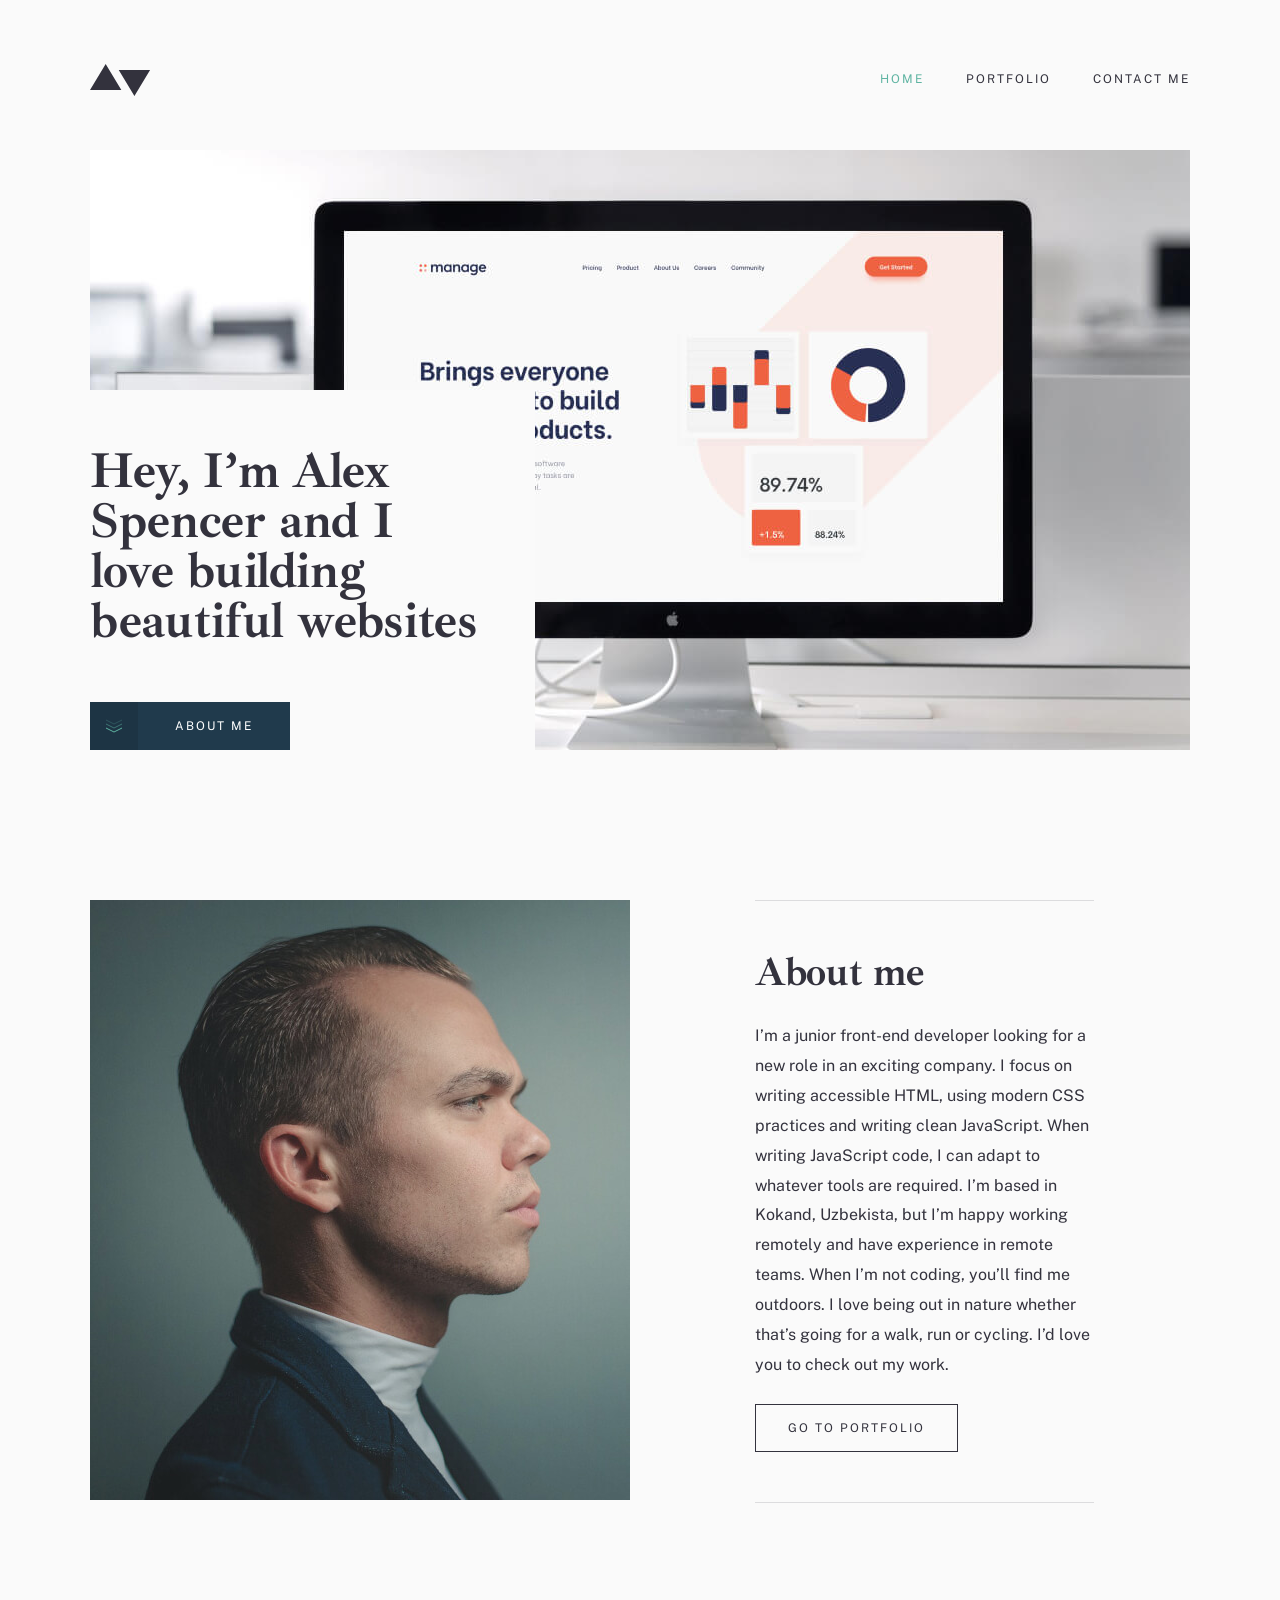
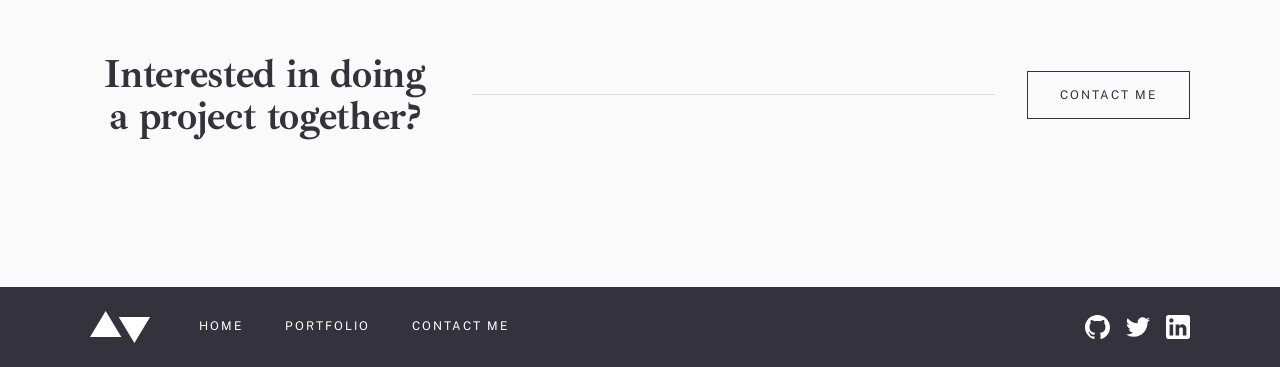
==== index.html @ 2a095a11 "Initial commit" ====
<!DOCTYPE html>
<html lang="en">
<head>
  <meta charset="UTF-8">
  <meta http-equiv="X-UA-Compatible" content="IE=edge">
  <meta name="viewport" content="width=device-width, initial-scale=1.0">
  <title>Abdulmajid's Portfolio</title>

  <!-- Stylesheets -->
  <link rel="stylesheet" href="css/normalize.css">
  <link rel="stylesheet" href="css/styles.css">
</head>
<body>

  <!-- SITE-HEADER -->
  <header class="site-header">
    <div class="site-header__container container">
      <a class="site-header__logo logo" href="index.html">
        <img class="logo__img" src="img/logo-dark.svg" alt="Portfolio logo" width="61" height="32">
      </a>

      <!-- SITENAV -->
      <nav class="site-header__sitenav sitenav sitenav--site-header">
        <ul class="sitenav__list">
          <li class="sitenav__item sitenav__item--active"><a class="sitenav__link" href="index.html">Home</a></li>
          <li class="sitenav__item"><a class="sitenav__link" href="portfolio.html">Portfolio</a></li>
          <li class="sitenav__item"><a class="sitenav__link" href="contact.html">Contact me</a></li>
        </ul>
      </nav>

      <button class="site-header__toggler" type="button" aria-label="Menu"></button>
    </div>
  </header>


  <!-- MAIN-CONTENT -->
  <main class="main-content">

    <!-- HERO -->
    <div class="hero">
      <div class="hero__container container">
        <picture class="hero__picture">
          <source srcset="img/hero-img-desktop.jpg 1x, img/hero-img-desktop@2x.jpg 2x" media="(min-width:1024px)">
          <source srcset="img/hero-img-tablet.jpg 1x, img/hero-img-tablet@2x.jpg 2x" media="(min-width:500px)">
          <img class="hero__img" src="img/hero-img.jpg" alt="" width="311" height="271" srcset="img/hero-img.jpg 1x, img/hero-img@2x.jpg 2x">
        </picture>

        <div class="hero__text-wrapper">
          <h1 class="hero__heading">Hey, I’m Alex Spencer and I love building beautiful websites</h1>

          <a class="cta-button" href="#about-me">
            <span class="cta-button__inner">
              <span class="cta-button__append">
                <svg xmlns="http://www.w3.org/2000/svg" width="18" height="14" fill="none"><path stroke="currentColor" d="m1 9 8 4 8-4"/><path stroke="currentColor" d="m1 5 8 4 8-4" opacity=".5"/><path stroke="currentColor" d="m1 1 8 4 8-4" opacity=".25"/></svg>
              </span>
              <span class="cta-button__text">About me</span>
            </span>
          </a>
        </div>
      </div>
    </div>


    <!-- ABOUT ME -->
    <section class="about-me" id="about-me">
      <div class="container">
        <div class="img-text-info img-text-info--index-about">
          <picture class="img-text-info__picture">
            <source srcset="img/about-me-img-desktop.jpg 1x, img/about-me-img-desktop@2x.jpg 2x" media="(min-width:1024px)">
            <source srcset="img/about-me-img-tablet.jpg 1x, img/about-me-img-tablet@2x.jpg 2x" media="(min-width:550px)">
            <img class="img-text-info__img" src="img/about-me-img.jpg" alt="Preview of Manage project" width="311" height="346" srcset="img/about-me-img.jpg 1x, img/about-me-img@2x.jpg 2x">
          </picture>

          <div class="img-text-info__info">
            <h2 class="img-text-info__title">About me</h2>
            <p class="img-text-info__description">I’m a junior front-end developer looking for a new role in an exciting company. I focus on writing accessible HTML, using modern CSS practices and writing clean JavaScript. When writing JavaScript code, I can adapt to whatever tools are required. I’m based in Kokand, Uzbekista, but I’m happy working remotely and have experience in remote teams. When I’m not coding, you’ll find me outdoors. I love being out in nature whether that’s going for a walk, run or cycling. I’d love you to check out my work.</p>
            <a class="button" href="portfolio.html">Go to portfolio</a>
          </div>
        </div>
      </div>
    </section>


    <!-- CONTACT-CTA -->
    <section class="contact-cta">
      <div class="contact-cta__container container">
        <h2 class="contact-cta__heading">Interested in doing a project together?</h2>
        <a class="button" href="contact.html">Contact me</a>
      </div>
    </section>
  </main>




  <!-- SITE-FOOTER -->
  <footer class="site-footer">
    <div class="site-footer__container container">
      <a class="site-footer__logo logo" href="index.html">
        <img class="logo__img" src="img/logo-light.svg" alt="Portfolio logo" width="61" height="32">
      </a>

      <!-- SITENAV -->
      <div class="site-footer__sitenav sitenav">
        <ul class="sitenav__list sitenav__list--site-footer">
          <li class="sitenav__item"><a class="sitenav__link" href="index.html">Home</a></li>
          <li class="sitenav__item"><a class="sitenav__link" href="portfolio.html">Portfolio</a></li>
          <li class="sitenav__item"><a class="sitenav__link" href="contact.html">Contact me</a></li>
        </ul>
      </div>

      <!-- SOCIALS -->
      <div class="socials">
        <ul class="socials__list">
          <li class="socials__item">
            <a class="socials__link" href="#" target="_blank" aria-label="GitHub profile">
              <svg class="socials__icon" xmlns="http://www.w3.org/2000/svg" width="25" height="24" fill="none"><path fill="currentColor" d="M12.5 0C5.594 0 0 5.51 0 12.305c0 5.437 3.581 10.048 8.547 11.674.625.116.854-.265.854-.592 0-.292-.01-1.066-.016-2.092-3.477.742-4.21-1.65-4.21-1.65-.569-1.42-1.39-1.8-1.39-1.8-1.133-.764.087-.748.087-.748 1.255.086 1.914 1.268 1.914 1.268 1.115 1.881 2.927 1.338 3.641 1.024.113-.797.434-1.338.792-1.646-2.776-.308-5.694-1.366-5.694-6.08 0-1.343.484-2.44 1.286-3.302-.14-.31-.562-1.562.11-3.256 0 0 1.047-.33 3.437 1.261 1-.273 2.063-.409 3.125-.415 1.063.006 2.125.142 3.125.415 2.375-1.591 3.422-1.261 3.422-1.261.672 1.694.25 2.945.125 3.256.797.861 1.281 1.959 1.281 3.302 0 4.727-2.921 5.767-5.703 6.07.438.369.844 1.123.844 2.276 0 1.647-.015 2.97-.015 3.37 0 .322.218.707.859.584 5-1.615 8.579-6.23 8.579-11.659C25 5.51 19.403 0 12.5 0Z"/></svg>
            </a>
          </li>
          <li class="socials__item">
            <a class="socials__link" href="#" target="_blank" aria-label="Twitter profile">
              <svg class="socials__icon" xmlns="http://www.w3.org/2000/svg" width="24" height="20" fill="none"><path fill="currentColor" d="M24 2.557a9.83 9.83 0 0 1-2.828.775A4.932 4.932 0 0 0 23.337.608a9.864 9.864 0 0 1-3.127 1.195A4.916 4.916 0 0 0 16.616.248c-3.179 0-5.515 2.966-4.797 6.045A13.978 13.978 0 0 1 1.671 1.149a4.93 4.93 0 0 0 1.523 6.574 4.903 4.903 0 0 1-2.229-.616c-.054 2.281 1.581 4.415 3.949 4.89a4.935 4.935 0 0 1-2.224.084 4.928 4.928 0 0 0 4.6 3.419A9.9 9.9 0 0 1 0 17.54a13.94 13.94 0 0 0 7.548 2.212c9.142 0 14.307-7.721 13.995-14.646A10.025 10.025 0 0 0 24 2.557Z"/></svg>
            </a>
          </li>
          <li class="socials__item">
            <a class="socials__link" href="#" target="_blank" aria-label="LinkedIn profile">
              <svg class="socials__icon" xmlns="http://www.w3.org/2000/svg" width="24" height="24" fill="none"><path fill="currentColor" fill-rule="evenodd" d="M2.4 0h19.2C22.92 0 24 1.08 24 2.4v19.2c0 1.32-1.08 2.4-2.4 2.4H2.4C1.08 24 0 22.92 0 21.6V2.4C0 1.08 1.08 0 2.4 0Zm1.2 20.4h3.6V9.6H3.6v10.8ZM5.4 7.56c-1.2 0-2.16-.96-2.16-2.16 0-1.2.96-2.16 2.16-2.16 1.2 0 2.16.96 2.16 2.16 0 1.2-.96 2.16-2.16 2.16ZM16.8 20.4h3.6v-6.84c0-2.28-1.92-4.2-4.2-4.2-1.08 0-2.4.72-3 1.68V9.6H9.6v10.8h3.6v-6.36c0-.96.84-1.8 1.8-1.8.96 0 1.8.84 1.8 1.8v6.36Z" clip-rule="evenodd"/></svg>
            </a>
          </li>
        </ul>
      </div>
    </div>
  </footer>


  <script src="js/main.js"></script>
</body>
</html>
---- css/styles.css ----
/* FONT FACE */
@font-face {
  font-family: "Public Sans";
  src: url("../fonts/PublicSans-Bold.woff2") format("woff2"),
    url("PublicSans-Bold.woff") format("woff");
  font-weight: bold;
  font-style: normal;
  font-display: swap;
}

@font-face {
  font-family: "Public Sans";
  src: url("../fonts/PublicSans-BoldItalic.woff2") format("woff2"),
    url("PublicSans-BoldItalic.woff") format("woff");
  font-weight: bold;
  font-style: italic;
  font-display: swap;
}

@font-face {
  font-family: "Public Sans";
  src: url("../fonts/PublicSans-Medium.woff2") format("woff2"),
    url("PublicSans-Medium.woff") format("woff");
  font-weight: 500;
  font-style: normal;
  font-display: swap;
}

@font-face {
  font-family: "Public Sans";
  src: url("../fonts/PublicSans-Regular.woff2") format("woff2"),
    url("PublicSans-Regular.woff") format("woff");
  font-weight: normal;
  font-style: normal;
  font-display: swap;
}

@font-face {
  font-family: "Ibarra Real Nova";
  src: url("../fonts/IbarraRealNova-Regular.woff2") format("woff2"),
    url("IbarraRealNova-Regular.woff") format("woff");
  font-weight: normal;
  font-style: normal;
  font-display: swap;
}

@font-face {
  font-family: "Ibarra Real Nova";
  src: url("../fonts/IbarraRealNova-Bold.woff2") format("woff2"),
    url("IbarraRealNova-Bold.woff") format("woff");
  font-weight: bold;
  font-style: normal;
  font-display: swap;
}

@font-face {
  font-family: "Public Sans";
  src: url("../fonts/PublicSans-Thin.woff2") format("woff2"),
    url("PublicSans-Thin.woff") format("woff");
  font-weight: 100;
  font-style: normal;
  font-display: swap;
}


/* CUSTOM PROPS */
:root {
  --green: #5fb4a2;
  --dark-blue: #203a4c;
  --grey-blue: #33323d;
  --light-grey: #fafafa;
  --grey: #eaeaeb;
  --red: #f43030;

  --accent-font-family: "Ibarra Real Nova", "Times New Roman", serif;
  --body-font-family: "Public Sans", "Arial", sans-serif;
}

/* GLOBAL */
html {
  box-sizing: border-box;
  height: 100%;
  scroll-behavior: smooth;
}

*,
*::before,
*::after {
  box-sizing: inherit;
}

body {
  display: flex;
  flex-direction: column;
  height: 100%;
  padding: 0;
  margin: 0;
  font-family: var(--body-font-family);
  font-size: 1rem;
  line-height: 187.5%;
  background-color: var(--light-grey);
  color: var(--grey-blue);
}

img {
  max-width: 100%;
  height: auto;
}


/* AUTOFILL-STYLES */
/*input:-webkit-autofill,
input:-webkit-autofill:hover,
input:-webkit-autofill:focus,
textarea:-webkit-autofill,
textarea:-webkit-autofill:hover,
textarea:-webkit-autofill:focus,
select:-webkit-autofill,
select:-webkit-autofill:hover,
select:-webkit-autofill:focus {
  border-color: transparent;
  -webkit-text-fill-color: inherit;
  -webkit-box-shadow: 0 0 0px 1000px #fff inset;
}*/


/* PLACEHOLDER-STYLES */
/*::-webkit-input-placeholder,
::-moz-placeholder,
:-ms-input-placeholder,
:-moz-placeholder {
  color: rgba(52, 49, 61, 0.5);
  opacity: 1;
}*/


/* VISUALLY-HIDDEN */
.visually-hidden {
  position: absolute;
  width: 1px;
  height: 1px;
  margin: -1px;
  border: 0;
  padding: 0;
  clip: rect(0 0 0 0);
  overflow: hidden;
}


/* CONTAINER */
.container {
  width: 100%;
  max-width: 73.75rem;
  padding-left: 32px;
  padding-right: 32px;
  margin-left: auto;
  margin-right: auto;
}


/* MAIN-CONTENT */
.main-content {
  flex-grow: 1;
}

.main-content--contact-page {
  padding-bottom: 48px;
}


/* LOGO */
.logo {
  display: block;
  text-decoration: none;
}

.logo:hover {
  opacity: 0.8;
}

.logo:active {
  opacity: 0.6;
}

.logo__img {
  display: block;
  width: 61px;
  height: 32px;
}


/* SITENAV */
.sitenav__list {
  padding: 0;
  margin: 0;
  list-style: none;
}

.sitenav__item:not(:last-child) {
  margin-bottom: 32px;
}

.sitenav__link {
  display: block;
  font-size: 0.75rem;
  color: #fff;
  text-decoration: none;
  text-transform: uppercase;
  letter-spacing: 0.125rem;
  text-align: center;
}

.sitenav__item--active .sitenav__link {
  color: var(--green);
}

.sitenav__link:hover {
  opacity: 0.8;
}

.sitenav__link:active {
  opacity: 0.6;
}


/* CTA-BUTTON */
.cta-button {
  display: inline-block;
  min-width: 12.5rem;
  padding: 0;
  border: 0;
  background-color: var(--dark-blue);
  color: #fff;
  text-decoration: none;
  cursor: pointer;
}

.cta-button:hover {
  background-color: var(--green);
}

.cta-button:active {
  opacity: 0.6;
}

.cta-button:disabled {
  opacity: 0.2;
  pointer-events: none;
  cursor: not-allowed;
}

.cta-button__inner {
  display: flex;
}

.cta-button__append {
  display: flex;
  justify-content: center;
  align-items: center;
  width: 48px;
  height: 48px;
  background-color: rgba(0, 0, 0, 0.1);
  color: var(--green);
}

.cta-button:hover .cta-button__append {
  color: #fff;
}

.cta-button__text {
  flex-grow: 1;
  padding: 17px;
  font-size: 0.75rem;
  line-height: normal;
  text-transform: uppercase;
  letter-spacing: 0.125rem;
  text-align: center;
}


/* BUTTON */
.button {
  display: inline-block;
  padding: 16px 32px;
  border: 1px solid var(--grey-blue);
  font-size: 0.75rem;
  line-height: normal;
  text-decoration: none;
  background-color: transparent;
  color: var(--grey-blue);
  text-transform: uppercase;
  letter-spacing: 0.125rem;
  white-space: nowrap;
  cursor: pointer;
}

.button:hover {
  background-color: var(--grey-blue);
  color: #fff;
}

.button:active {
  opacity: 0.6;
}

.button:disabled {
  pointer-events: none;
  opacity: 0.2;
}


/* SOCIALS */
.socials__list {
  display: flex;
  align-items: center;
  padding: 0;
  margin: 0;
  list-style: none;
}

.socials__item:not(:last-child) {
  margin-right: 16px;
}

.socials__link {
  display: block;
  color: #fff;
}

.socials__link:hover {
  color: var(--green);
}

.socials__link:active {
  opacity: 0.6;
}

.socials--dark .socials__link {
  color: var(--grey-blue);
}

.socials--dark .socials__link:hover {
  color: var(--green);
}

.socials__icon {
  display: block;
}


/* IMG-TEXT-INFO */
.img-text-info__picture {
  display: block;
}

.img-text-info__img {
  display: block;
  width: 100%;
  margin-bottom: 32px;
}

.img-text-info__info {
  padding-top: 24px;
  padding-bottom: 24px;
  border-top: 1px solid rgba(51, 50, 61, 0.15);
  border-bottom: 1px solid rgba(51, 50, 61, 0.15);
}

.img-text-info--index-about .img-text-info__info {
  padding-top: 32px;
  padding-bottom: 50px;
}

.img-text-info__title {
  margin-top: 0;
  margin-bottom: 24px;
  font-family: var(--accent-font-family);
  font-size: 2.5rem;
  line-height: 105%;
  letter-spacing: -0.02231rem;
}

.img-text-info--index-about .img-text-info__title {
  margin-bottom: 28px;
}

.img-text-info__description {
  margin-top: 0;
  margin-bottom: 24px;
  font-size: 0.9375rem;
  line-height: 2;
}


/* IMG-TEXT-INFO-LIST */
.img-text-info-list {
  padding: 0;
  margin: 0;
  list-style: none;
}

.img-text-info-list__item:not(:last-child) {
  margin-bottom: 72px;
}


/* SITE-HEADER */
.site-header {
  position: relative;
  z-index: 1;
  padding-top: 32px;
  padding-bottom: 40px;
}

.site-header__container {
  display: flex;
  align-items: center;
}

.site-header__logo {
  margin-right: auto;
}

.site-header__sitenav {
  display: none;
}

.site-header--open .site-header__sitenav {
  display: block;
  position: absolute;
  z-index: 1;
  right: 32px;
  top: 88px;
  min-width: 13.9375rem;
  max-width: calc(100% - 4rem);
  padding: 40px;
  background-color: var(--grey-blue);
}

.site-header__toggler {
  display: block;
  width: 24px;
  height: 19px;
  border: 0;
  background-color: transparent;
  background-image: url("../img/hamburger-menu.svg");
  background-repeat: no-repeat;
  background-position: center center;
  background-size: contain;
  cursor: pointer;
}

.site-header--open .site-header__toggler {
  background-image: url("../img/close.svg");
}


/* HERO */
.hero {
  margin-bottom: 96px;
}

.hero__img {
  display: block;
  width: 100%;
  height: 271px;
  margin-bottom: 24px;
  object-fit: cover;
  object-position: center top;
}

.hero__heading {
  margin-top: 0;
  margin-bottom: 32px;
  font-family: var(--accent-font-family);
  font-size: 2.5rem;
  line-height: 1.05;
  letter-spacing: -0.02231rem;
}


/* CONTACT-CTA */
.contact-cta {
  padding-top: 115px;
  padding-bottom: 80px;
  text-align: center;
}

.contact-cta--portfolio-index {
  padding-top: 80px;
}

.contact-cta__container {
  display: flex;
  flex-direction: column;
  align-items: center;
}

.contact-cta__heading {
  margin-top: 0;
  margin-bottom: 40px;
  font-family: var(--accent-font-family);
  font-size: 2.5rem;
  line-height: 105%;
  letter-spacing: -0.02231rem;
}


/* PROJECT-HERO */
.project-hero {
  margin-bottom: 40px;
}

.project-hero__picture {
  display: block;
}

.project-hero__img {
  display: block;
  width: 100%;
  height: 140px;
  object-fit: cover;
}


/* PROJECT-META 1*/
.project-meta-details {
  margin-bottom: 64px;
}

.project-meta-details__meta {
  margin-bottom: 48px;
}

.project-meta__inner {
  padding-top: 24px;
  padding-bottom: 24px;
  border-top: 1px solid rgba(51, 50, 61, 0.15);
  border-bottom: 1px solid rgba(51, 50, 61, 0.15);
}

.project-meta__heading {
  margin-top: 0;
  margin-bottom: 24px;
  font-family: var(--accent-font-family);
  font-size: 2.5rem;
  line-height: 105%;
  letter-spacing: -0.02231rem;
}

.project-meta__description {
  margin-top: 0;
  margin-bottom: 24px;
  font-size: 0.9375rem;
}

.project-meta__tags {
  margin-bottom: 24px;
  font-size: 0.8125rem;
  font-weight: bold;
  line-height: 187.5%;
  color: var(--green);
}


/* PROJECT-DETAILS */
.project-details__section:not(:last-child) {
  margin-bottom: 40px;
}

.project-details__heading {
  margin-top: 0;
  margin-bottom: 28px;
  font-family: var(--accent-font-family);
  font-size: 2rem;
  font-weight: 400;
  line-height: 105%;
}

.project-details__heading--static-previews {
  margin-bottom: 40px;
}

.project-details__text {
  margin: 0;
}

.project-details__text:not(:last-child) {
  margin-bottom: 16px;
}


/* STATIC-PREVIEWS */
.static-previews {
  padding: 0;
  margin: 0;
  list-style: none;
}

.static-previews__item:not(:last-child) {
  margin-bottom: 32px;
}

.static-previews__picture {
  display: block;
}

.static-previews__img {
  display: block;
  width: 100%;
}


/* PAGE-CONTROLS */
.page-controls__inner {
  display: flex;
  border-top: 1px solid rgba(51, 50, 61, 0.15);
  border-bottom: 1px solid rgba(51, 50, 61, 0.15);
}

.page-controls__inner::before {
  display: block;
  width: 1px;
  background-color: rgba(51, 50, 61, 0.15);
  content: "";
}

.page-controls__link {
  flex-grow: 1;
  display: grid;
  padding: 24px;
  color: var(--grey-blue);
  text-decoration: none;
}

.page-controls__link:hover {
  color: var(--green);
}

.page-controls__link:active {
  opacity: 0.6;
}

.page-controls__link--prev {
  order: -1;
  padding-left: 0;
}

.page-controls__link--next {
  justify-items: end;
  padding-right: 0;
}

.page-controls__icon {
  width: 8px;
  height: 16px;
  margin-bottom: 16px;
}

.page-controls__text {
  order: 1;
  color: rgba(51, 50, 61, 0.5);
  text-transform: capitalize;
}

.page-controls__title {
  font-family: var(--accent-font-family);
  font-size: 2rem;
  line-height: 112.5%;
  letter-spacing: -0.286px;
}


/* TWO-COLUMN-SECTION */
.two-column-section {
  padding-top: 32px;
  padding-bottom: 32px;
  border-top: 1px solid rgba(51, 50, 61, 0.15);
}

.two-column-section:first-child {
  padding-top: 24px;
}

.two-column-section__heading {
  margin-top: 0;
  margin-bottom: 24px;
  font-family: var(--accent-font-family);
  font-size: 2.5rem;
  line-height: 105%;
  letter-spacing: -0.02231rem;
}

.two-column-section__content {
  display: grid;
  gap: 24px;
}

.two-column-section__text {
  margin: 0;
}


/* FORM */
.form {
  display: grid;
  gap: 24px;
}

.form__group {
  display: flex;
  flex-direction: column;
}

.form__label {
  align-self: flex-start;
  margin-bottom: 8px;
  font-size: 0.8125rem;
  font-weight: 700;
  line-height: 187.5%;
  color: var(--grey-blue);
  opacity: 0.8;
}

.form__field {
  display: block;
  width: 100%;
  padding: 9px 16px;
  border: 1px solid transparent;
  background-color: rgba(51, 50, 61, 0.1);
  color: var(--grey-blue);
  font-size: 0.8125rem;
  line-height: 187.5%;
}

.form__field--textarea {
  min-height: 96px;
  resize: vertical;
}

.form__field:not(:focus):not(:placeholder-shown):valid {
  border-color: var(--green);
}

.form__field:not(:focus):not(:placeholder-shown):invalid {
  border-color: var(--red);
}

.form__error-message {
  display: none;
  margin-top: 4px;
  font-size: 0.625rem;
  font-style: italic;
  font-weight: 700;
  line-height: normal;
  color: var(--red);
}

.form__field:not(:focus):not(:placeholder-shown):invalid ~ .form__error-message {
  display: block;
}


/* SOLID BUTTON */
.solid-button {
  display: inline-block;
  padding: 16px 24px;
  border: 0;
  font-size: 0.75rem;
  line-height: normal;
  letter-spacing: 0.125rem;
  background-color: var(--dark-blue);
  color: #fff;
  text-align: center;
  text-decoration: none;
  text-transform: uppercase;
  cursor: pointer;
}

.solid-button:hover {
  opacity: 0.8;
}

.solid-button:active {
  opacity: 0.6;
}


/* SITE-FOOTER */
.site-footer {
  padding-top: 56px;
  padding-bottom: 56px;
  background-color: var(--grey-blue);
}

.site-footer__container {
  display: flex;
  flex-direction: column;
  align-items: center;
}

.site-footer__logo {
  margin-bottom: 40px;
}

.site-footer__sitenav {
  margin-bottom: 40px;
}


@media
only screen and (-webkit-min-device-pixel-ratio: 2),
only screen and (   min--moz-device-pixel-ratio: 2),
only screen and (     -o-min-device-pixel-ratio: 2/1),
only screen and (        min-device-pixel-ratio: 2),
only screen and (                min-resolution: 192dpi),
only screen and (                min-resolution: 2dppx) {

}


@media only screen and (min-width: 25em) {
  .project-hero__img {
    height: 170px;
  }
}

@media only screen and (min-width: 31.25em) {
  .hero__img {
    height: 600px;
  }
}

@media only screen and (min-width: 34.375em) {
  .img-text-info {
    display: flex;
    align-items: center;
  }

  .img-text-info--index-about {
    align-items: stretch;
  }

  .img-text-info:nth-child(even) {
    flex-direction: row-reverse;
  }

  .img-text-info__img {
    margin-bottom: 0;
  }

  .img-text-info--index-about .img-text-info__img {
    height: 100%;
    object-fit: cover;
    object-position: right bottom;
  }

  .img-text-info__info {
    width: 60%;
    margin-left: 32px;
  }

  .img-text-info:nth-child(even) .img-text-info__info {
    margin-left: 0;
    margin-right: 32px;
  }

  .project-hero__img {
    height: 240px;
  }
}

@media only screen and (min-width: 43.75em) {
  .site-footer {
    padding-top: 24px;
    padding-bottom: 24px;
  }

  .site-footer__container {
    flex-direction: row;
  }

  .site-footer__logo {
    margin-right: 48px;
    margin-bottom: 0;
  }

  .site-footer__sitenav {
    flex-grow: 1;
    margin-bottom: 0;
    margin-right: 48px;
  }

  .sitenav__list--site-footer {
    display: flex;
    align-items: center;
  }

  .sitenav__list--site-footer .sitenav__item:not(:last-child) {
    margin-bottom: 0;
    margin-right: 42px;
  }
}

@media only screen and (min-width: 48em) {
  .container {
    padding-left: 40px;
    padding-right: 40px;
  }

  .main-content--contact-page {
    padding-top: 36px;
    padding-bottom: 64px;
  }

  .site-header {
    padding-top: 64px;
    padding-bottom: 48px;
  }

  .site-header__sitenav,
  .site-header--open .site-header__sitenav {
    position: static;
    display: block;
    padding: 0;
    background-color: transparent;
  }

  .site-header__toggler {
    display: none;
  }

  .sitenav--site-header .sitenav__list {
    display: flex;
  }

  .sitenav--site-header .sitenav__item:not(:last-child) {
    margin-bottom: 0;
    margin-right: 42px;
  }

  .sitenav--site-header .sitenav__link {
    color: var(--grey-blue);
  }

  .sitenav__item--active .sitenav__link {
    color: var(--green);
  }

  .hero__container {
    position: relative;
    z-index: 1;
  }

  .hero__img {
    margin-bottom: 0;
  }

  .hero__text-wrapper {
    position: absolute;
    z-index: 1;
    left: 40px;
    bottom: 0;
    width: 514px;
    padding-top: 56px;
    padding-right: 56px;
    background-color: var(--light-grey);
  }

  .hero__heading {
    margin-bottom: 48px;
  }

  .img-text-info-list__item:not(:last-child) {
    margin-bottom: 80px;
  }

  .img-text-info__picture {
    flex-shrink: 0;
  }

  .img-text-info__img {
    flex-shrink: 0;
    width: 340px;
    height: 315px;
    margin-bottom: 0;
    object-fit: cover;
  }

  .img-text-info--index-about .img-text-info__img {
    width: 280px;
  }

  .img-text-info__info {
    flex-grow: 1;
    width: auto;
    margin-left: 69px;
  }

  .img-text-info--index-about .img-text-info__info {
    padding-top: 50px;
  }

  .img-text-info:nth-child(even) .img-text-info__info {
    margin-left: 0;
    margin-right: 69px;
  }

  .contact-cta {
    padding-top: 96px;
    padding-bottom: 96px;
  }

  .contact-cta__container {
    flex-direction: row;
  }

  .contact-cta__container::before {
    flex-grow: 1;
    width: 113px;
    height: 1px;
    margin-left: 32px;
    margin-right: 32px;
    background-color: #33323d;
    content: "";
    opacity: 0.15;
  }

  .contact-cta__heading {
    order: -1;
    width: 100%;
    max-width: 350px;
    margin-bottom: 0;
  }

  .project-hero__img {
    height: 310px;
  }

  .project-meta-details {
    margin-bottom: 80px;
  }

  .project-meta-details__meta {
    margin-bottom: 40px;
  }

  .project-meta__inner {
    display: grid;
    grid-template-columns: 340px 1fr;
    justify-items: start;
    align-items: start;
    gap: 12px 16px;
    padding-top: 32px;
    padding-bottom: 32px;
  }

  .project-meta__heading {
    margin-bottom: 0;
  }

  .project-meta__description {
    grid-row: 1 / 4;
    grid-column: 2;
    margin-bottom: 0;
  }

  .project-meta__tags {
    margin-bottom: 0;
  }

  .page-controls__link {
    align-items: center;
    grid-template-rows: auto auto;
    gap: 0 32px;
    padding: 32px;
  }

  .page-controls__link--prev {
    grid-template-columns: auto 1fr;
    padding-left: 0;
  }

  .page-controls__link--next {
    padding-right: 0;
  }

  .page-controls__icon {
    grid-row: span 2;
    margin-bottom: 0;
  }

  .page-controls__link--prev .page-controls__text {
    grid-column: 2;
  }

  .page-controls__link--next {
    grid-template-columns: 1fr auto;
  }

  .page-controls__link--next .page-controls__icon {
    grid-row: 1 / -1;
    grid-column: 2;
  }

  .two-column-section:first-child {
    padding-top: 32px;
  }
}

@media only screen and (min-width: 56.25em) {
  .project-hero__img {
    height: 400px;
  }
}

@media only screen and (min-width: 64em) {
  .main-content--contact-page {
    padding-bottom: 60px;
  }

  .hero {
    margin-bottom: 150px;
  }

  .hero__text-wrapper {
    width: 445px;
  }

  .hero__heading {
    margin-bottom: 56px;
    font-size: 3.125rem;
    line-height: 1;
  }

  .img-text-info--index-about .img-text-info__img {
    width: 540px;
    height: 600px;
  }

  .project-hero {
    margin-bottom: 115px;
  }

  .project-hero__img {
    height: 500px;
  }

  .two-column-section {
    display: grid;
    grid-template-columns: 350px 1fr;
    gap: 64px;
  }

  .two-column-section, .two-column-section:first-child {
    padding-top: 48px;
    padding-bottom: 48px;
  }

  .two-column-section__heading {
    margin-bottom: 0;
  }
}

@media only screen and (min-width: 73.75em) {
  .site-header {
    padding-bottom: 54px;
  }

  .img-text-info {
    align-items: stretch;
  }

  .img-text-info__img {
    width: 540px;
    height: 500px;
    margin-right: 0;
  }

  .img-text-info__info {
    padding-top: 103px;
    padding-bottom: 103px;
    margin-left: 125px;
    margin-right: 96px;
  }

  .img-text-info:nth-child(even) .img-text-info__info {
    margin-right: 125px;
    margin-left: 96px;
  }

  .img-text-info__title {
    margin-bottom: 28px;
  }

  .img-text-info__description {
    font-size: 1rem;
    line-height: 187.5%;
  }

  .contact-cta {
    padding-top: 150px;
    padding-bottom: 150px;
  }

  .project-meta-details {
    margin-bottom: 64px;
  }

  .project-meta-details__container {
    display: flex;
    align-items: flex-start;
  }

  .project-meta-details__meta {
    max-width: 350px;
    margin-right: 125px;
    margin-bottom: 0;
  }

  .project-meta__inner {
    display: flex;
    flex-direction: column;
    gap: 0;
    padding-top: 48px;
    padding-bottom: 48px;
  }

  .project-meta__heading {
    margin-bottom: 28px;
  }

  .project-meta__description {
    margin-bottom: 24px;
  }

  .project-meta__tags {
    margin-bottom: 32px;
    font-size: 1rem;
  }

  .project-meta__tag-item:not(:last-child) {
    margin-bottom: 16px;
  }

  .project-meta-details__details {
    flex-grow: 1;
  }

  .project-details__heading--static-previews {
    margin-bottom: 28px;
  }

  .two-column-section {
    gap: 124px;
  }
}
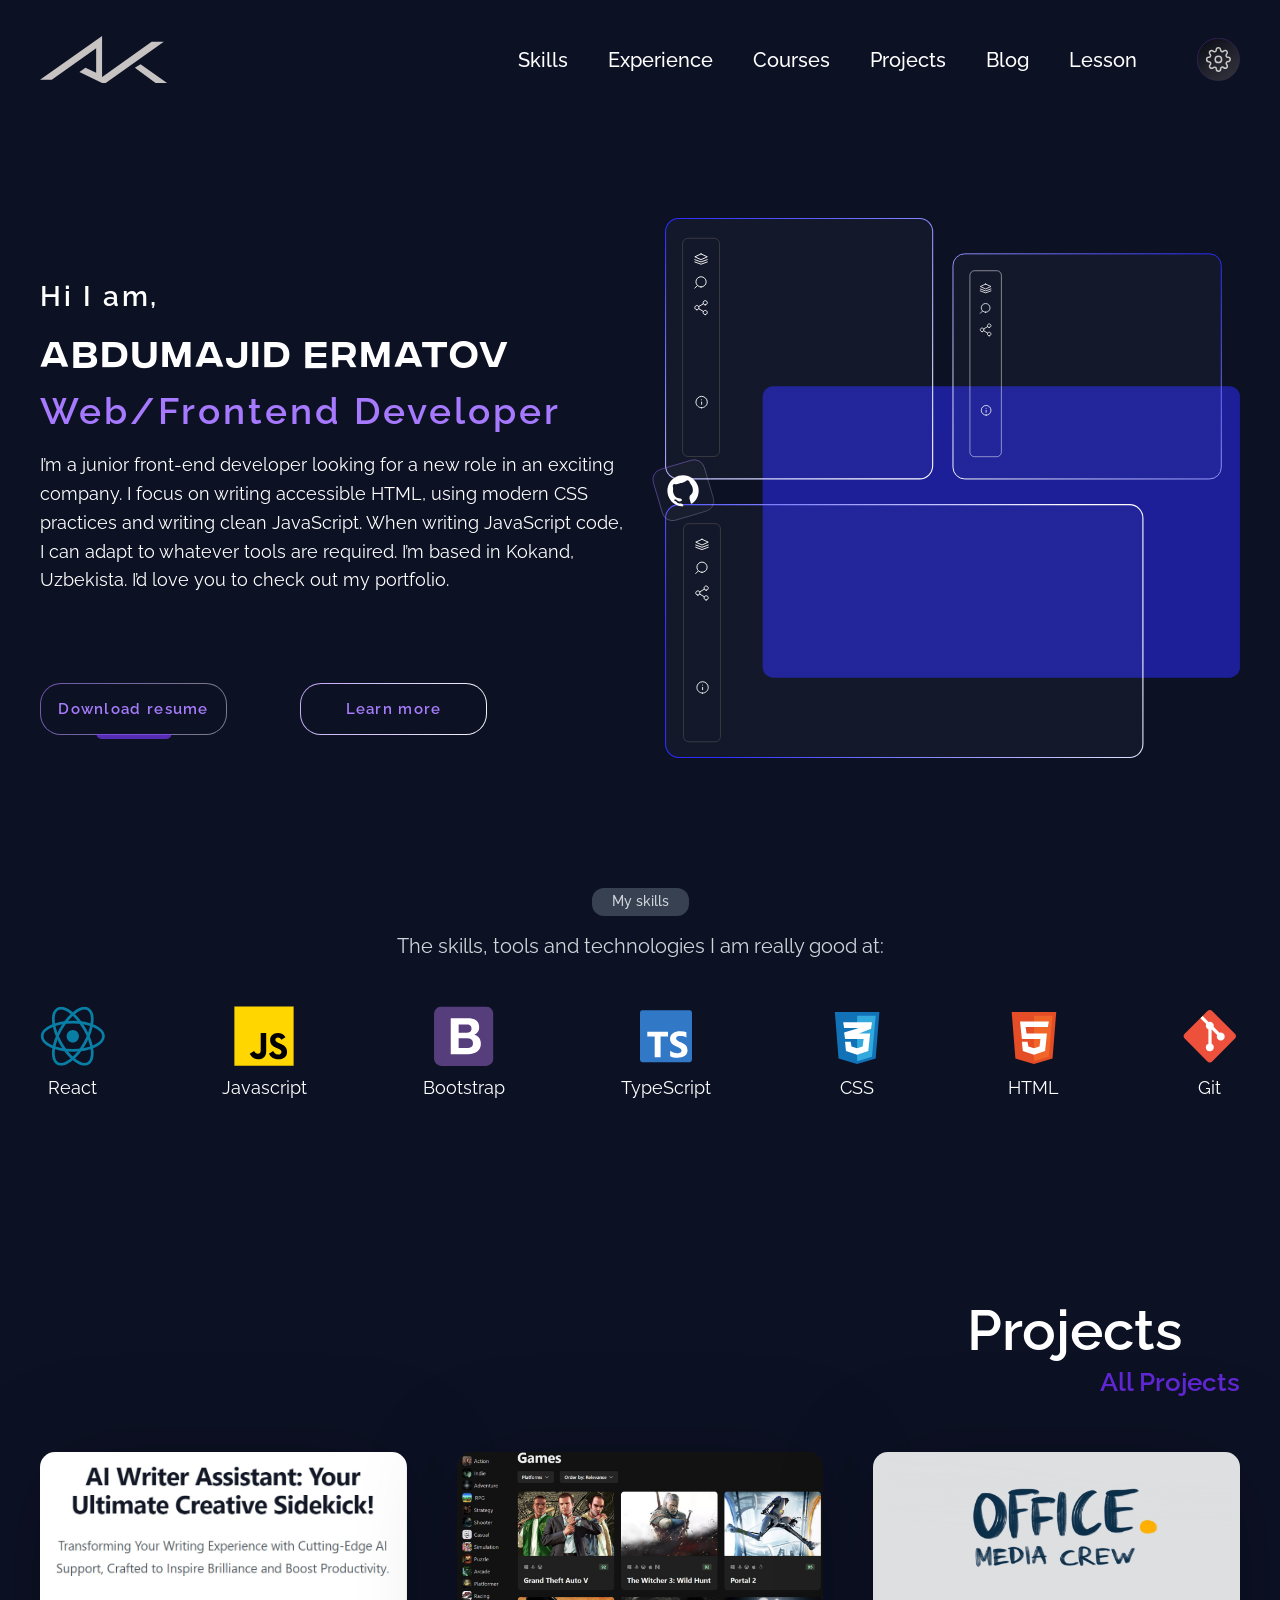
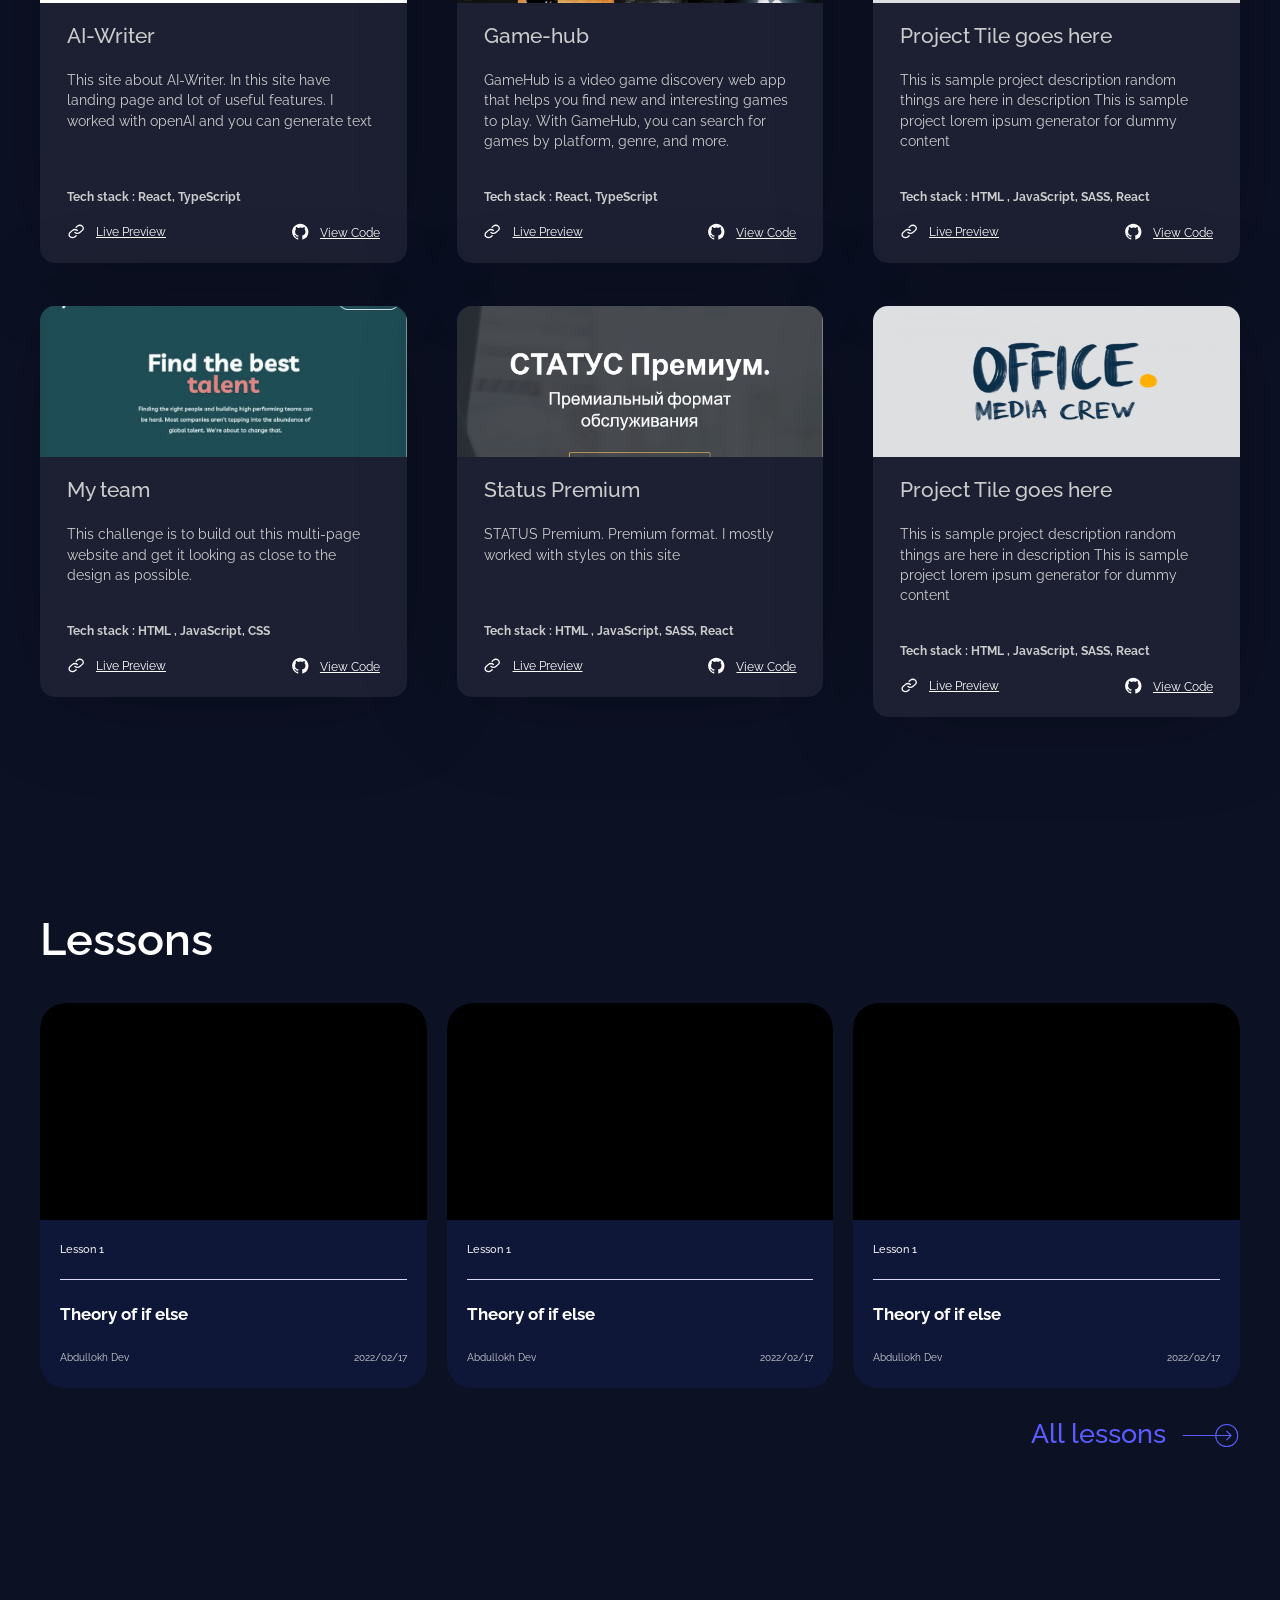
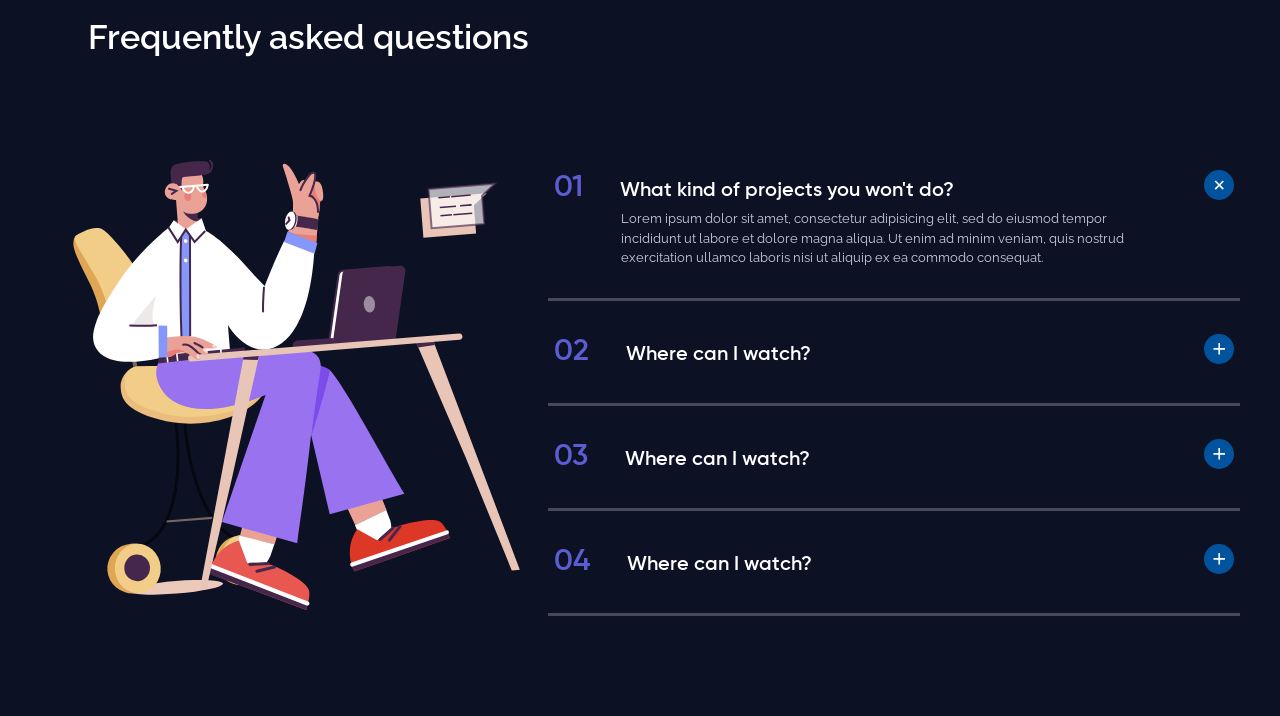
==== commit ec03890f: "Initial commit" ====
--- a/index.html
+++ b/index.html
@@ -1,138 +1,655 @@
 <!DOCTYPE html>
 <html lang="en">
-<head>
-  <meta charset="UTF-8">
-  <meta http-equiv="X-UA-Compatible" content="IE=edge">
-  <meta name="viewport" content="width=device-width, initial-scale=1.0">
-  <title>Abdulmajid's Portfolio</title>
-
-  <!-- Stylesheets -->
-  <link rel="stylesheet" href="css/normalize.css">
-  <link rel="stylesheet" href="css/styles.css">
-</head>
-<body>
-
-  <!-- SITE-HEADER -->
-  <header class="site-header">
-    <div class="site-header__container container">
-      <a class="site-header__logo logo" href="index.html">
-        <img class="logo__img" src="img/logo-dark.svg" alt="Portfolio logo" width="61" height="32">
-      </a>
-
-      <!-- SITENAV -->
-      <nav class="site-header__sitenav sitenav sitenav--site-header">
-        <ul class="sitenav__list">
-          <li class="sitenav__item sitenav__item--active"><a class="sitenav__link" href="index.html">Home</a></li>
-          <li class="sitenav__item"><a class="sitenav__link" href="portfolio.html">Portfolio</a></li>
-          <li class="sitenav__item"><a class="sitenav__link" href="contact.html">Contact me</a></li>
-        </ul>
-      </nav>
-
-      <button class="site-header__toggler" type="button" aria-label="Menu"></button>
-    </div>
-  </header>
-
-
-  <!-- MAIN-CONTENT -->
-  <main class="main-content">
-
-    <!-- HERO -->
-    <div class="hero">
-      <div class="hero__container container">
-        <picture class="hero__picture">
-          <source srcset="img/hero-img-desktop.jpg 1x, img/hero-img-desktop@2x.jpg 2x" media="(min-width:1024px)">
-          <source srcset="img/hero-img-tablet.jpg 1x, img/hero-img-tablet@2x.jpg 2x" media="(min-width:500px)">
-          <img class="hero__img" src="img/hero-img.jpg" alt="" width="311" height="271" srcset="img/hero-img.jpg 1x, img/hero-img@2x.jpg 2x">
-        </picture>
-
-        <div class="hero__text-wrapper">
-          <h1 class="hero__heading">Hey, I’m Alex Spencer and I love building beautiful websites</h1>
-
-          <a class="cta-button" href="#about-me">
-            <span class="cta-button__inner">
-              <span class="cta-button__append">
-                <svg xmlns="http://www.w3.org/2000/svg" width="18" height="14" fill="none"><path stroke="currentColor" d="m1 9 8 4 8-4"/><path stroke="currentColor" d="m1 5 8 4 8-4" opacity=".5"/><path stroke="currentColor" d="m1 1 8 4 8-4" opacity=".25"/></svg>
-              </span>
-              <span class="cta-button__text">About me</span>
-            </span>
-          </a>
+  <head>
+    <meta charset="UTF-8" />
+    <meta http-equiv="X-UA-Compatible" content="IE=edge" />
+    <meta name="viewport" content="width=device-width, initial-scale=1.0" />
+    <link rel="icon" type="image/svg+xml" href="/assets/img/site-logo.svg" />
+    <title>Portfolio | Abdullokh Khamzaev | Frontend Developer</title>
+
+    <!-- Stylesheets -->
+    <link rel="stylesheet" href="assets/css/normalize.css" />
+    <link rel="stylesheet" href="assets/css/bootstrap-grid.css" />
+    <link rel="stylesheet" href="assets/css/plyr.css" />
+    <link rel="stylesheet" href="assets/css/styles.css" />
+  </head>
+  <body>
+    <header class="header">
+      <div class="header-container container">
+        <a class="logo-link" href="index.html">
+          <img
+            class="header-logo logo"
+            src="assets/img/logo.svg"
+            width="128"
+            height="47"
+            alt="Abdullokh Khamzaev logo" />
+        </a>
+
+        <nav class="header-nav site-nav">
+          <ul class="header-nav__list site-nav__list">
+            <li class="header-nav__item site-nav__item">
+              <a class="header-nav__link site-nav__link" href="#">Skills</a>
+            </li>
+            <li class="header-nav__item site-nav__item">
+              <a class="header-nav__link site-nav__link" href="#">Experience</a>
+            </li>
+            <li class="header-nav__item site-nav__item">
+              <a class="header-nav__link site-nav__link" href="#">Courses</a>
+            </li>
+            <li class="header-nav__item site-nav__item">
+              <a class="header-nav__link site-nav__link" href="#">Projects</a>
+            </li>
+            <li class="header-nav__item site-nav__item">
+              <a class="header-nav__link site-nav__link" href="#">Blog</a>
+            </li>
+            <li class="header-nav__item site-nav__item">
+              <a class="header-nav__link site-nav__link" href="#">Lesson</a>
+            </li>
+          </ul>
+        </nav>
+
+        <div class="header__setting">
+          <img
+            class="header__setting-logo"
+            src="assets/img/setting.svg"
+            width="43"
+            height="43"
+            alt="setting language change" />
         </div>
+
+        <button class="header__menu-toggler" type="button" id="burger">
+          <img
+            class="burger-icon"
+            src="assets/img/burger.svg"
+            width="37"
+            height="27"
+            alt="toggle menu" />
+        </button>
+      </div>
+    </header>
+
+    <main class="main-content">
+      <section class="hero" id="hero">
+        <div class="container">
+          <div class="row">
+            <div class="col-12 col-xl-6">
+              <div class="hero-content">
+                <p class="hero__greet">Hi I am,</p>
+
+                <h1 class="hero__title">Abdumajid Ermatov</h1>
+
+                <p class="hero__profession">Web/Frontend Developer</p>
+
+                <p class="hero__description">
+                  I’m a junior front-end developer looking for a new role in an
+                  exciting company. I focus on writing accessible HTML, using
+                  modern CSS practices and writing clean JavaScript. When
+                  writing JavaScript code, I can adapt to whatever tools are
+                  required. I’m based in Kokand, Uzbekista. I’d love you to
+                  check out my portfolio.
+                </p>
+
+                <div class="hero__btn-group">
+                  <!-- Todo upload resume -->
+                  <a class="hero__btn hero__btn-active" href="#">
+                    Download resume
+                  </a>
+
+                  <button class="hero__btn">Learn more</button>
+                </div>
+              </div>
+            </div>
+
+            <div class="col-12 col-xl-6 d-flex">
+              <img
+                class="hero-img"
+                src="assets/img/hero.svg"
+                alt="Abdullokh Khamzaev code" />
+            </div>
+          </div>
+        </div>
+      </section>
+
+      <section class="skills d-flex flex-column align-items-center" id="skills">
+        <div class="skills-container container">
+          <h2 class="skills__title">My skills</h2>
+          <p class="skills__info">
+            The skills, tools and technologies I am really good at:
+          </p>
+
+          <ul class="skills-list d-flex justify-content-between p-0">
+            <li class="skill d-flex flex-column align-items-center">
+              <h3 class="skill__title order-1">React</h3>
+              <img
+                class="skill__icon order-0"
+                src="assets/img/skills/react.svg"
+                width="85"
+                height="85"
+                alt="React"
+                aria-label="React" />
+            </li>
+            <li class="skill d-flex flex-column align-items-center">
+              <h3 class="skill__title order-1">Javascript</h3>
+              <img
+                class="skill__icon order-0"
+                src="assets/img/skills/javascript.svg"
+                width="85"
+                height="85"
+                alt="JavaScript"
+                aria-label="JavaScript" />
+            </li>
+            <li class="skill d-flex flex-column align-items-center">
+              <h3 class="skill__title order-1">Bootstrap</h3>
+              <img
+                class="skill__icon order-0"
+                src="assets/img/skills/bootstrap.svg"
+                width="85"
+                height="85"
+                alt="Bootstrap"
+                aria-label="Bootstrap" />
+            </li>
+            <li class="skill d-flex flex-column align-items-center">
+              <h3 class="skill__title order-1">TypeScript</h3>
+              <img
+                class="skill__icon order-0"
+                src="assets/img/skills/typeScript.svg"
+                width="85"
+                height="85"
+                alt="TypeScript"
+                aria-label="TypeScript" />
+            </li>
+            <li class="skill d-flex flex-column align-items-center">
+              <h3 class="skill__title order-1">CSS</h3>
+              <img
+                class="skill__icon order-0"
+                src="assets/img/skills/css.svg"
+                width="85"
+                height="85"
+                alt="CSS"
+                aria-label="CSS" />
+            </li>
+            <li class="skill d-flex flex-column align-items-center">
+              <h3 class="skill__title order-1">HTML</h3>
+              <img
+                class="skill__icon order-0"
+                src="assets/img/skills/html.svg"
+                width="85"
+                height="85"
+                alt="HTML"
+                aria-label="HTML" />
+            </li>
+            <li class="skill d-flex flex-column align-items-center">
+              <h3 class="skill__title order-1">Git</h3>
+              <img
+                class="skill__icon order-0"
+                src="assets/img/skills/git.svg"
+                width="85"
+                height="85"
+                alt="Git"
+                aria-label="Git" />
+            </li>
+          </ul>
+        </div>
+      </section>
+
+      <section class="projects" id="projects">
+        <div class="container d-flex flex-column justify-content-center">
+          <h2 class="projects__title mx-auto mx-lg-0 ms-lg-auto">Projects</h2>
+          <p class="projects__sub-title mx-auto mx-lg-0 ms-lg-auto">
+            All Projects
+          </p>
+
+          <div
+            class="projects-wrapper row row-cols-1 row row-cols-md-2 row-cols-lg-3">
+            <div class="col">
+              <div class="project-card">
+                <img
+                  class="project-card__img"
+                  src="assets/img/projects/ai-writer.jpg"
+                  alt="Project name"
+                  aria-label="About project" />
+
+                <div class="project-card__body">
+                  <h3 class="project-card__title">AI-Writer</h3>
+                  <p class="project-card__info">
+                    This site about AI-Writer. In this site have landing page
+                    and lot of useful features. I worked with openAI and you can
+                    generate text <br />
+                    <br />
+                  </p>
+                  <p class="project-card__tech">
+                    Tech stack : React, TypeScript
+                  </p>
+
+                  <div
+                    class="project-card__bottom d-flex justify-content-between">
+                    <a
+                      class="project-preview-link project-link"
+                      target="_blank"
+                      href="https://ai-writerr.vercel.app"
+                      >Live Preview
+                    </a>
+                    <a
+                      class="project-source-link project-link"
+                      href="https://github.com/Ermatov-Abdulmajid/ai-writer"
+                      target="_blank"
+                      >View Code</a
+                    >
+                  </div>
+                </div>
+              </div>
+            </div>
+
+            <!-- 2 -->
+            <div class="col">
+              <div class="project-card">
+                <img
+                  class="project-card__img"
+                  src="assets/img/projects/game-hub.jpg"
+                  alt="game-hub name"
+                  aria-label="game-hub project" />
+
+                <div class="project-card__body">
+                  <h3 class="project-card__title">Game-hub</h3>
+                  <p class="project-card__info">
+                    GameHub is a video game discovery web app that helps you
+                    find new and interesting games to play. With GameHub, you
+                    can search for games by platform, genre, and more.
+                  </p>
+                  <p class="project-card__tech">
+                    Tech stack : React, TypeScript
+                  </p>
+
+                  <div
+                    class="project-card__bottom d-flex justify-content-between">
+                    <a
+                      class="project-preview-link project-link"
+                      target="_blank"
+                      href="https://game-hub-by-majid.netlify.app"
+                      >Live Preview</a
+                    >
+                    <a
+                      class="project-source-link project-link"
+                      href="https://github.com/Ermatov-Abdulmajid/game-hub"
+                      target="_blank"
+                      >View Code</a
+                    >
+                  </div>
+                </div>
+              </div>
+            </div>
+
+            <!-- 3 -->
+            <div class="col">
+              <div class="project-card">
+                <img
+                  class="project-card__img"
+                  src="assets/img/media-crew.png"
+                  alt="Project name"
+                  aria-label="About project" />
+
+                <div class="project-card__body">
+                  <h3 class="project-card__title">Project Tile goes here</h3>
+                  <p class="project-card__info">
+                    This is sample project description random things are here in
+                    description This is sample project lorem ipsum generator for
+                    dummy content
+                  </p>
+                  <p class="project-card__tech">
+                    Tech stack : HTML , JavaScript, SASS, React
+                  </p>
+
+                  <div
+                    class="project-card__bottom d-flex justify-content-between">
+                    <a
+                      class="project-preview-link project-link"
+                      target="_blank"
+                      href="#"
+                      >Live Preview</a
+                    >
+                    <a
+                      class="project-source-link project-link"
+                      href="#"
+                      target="_blank"
+                      >View Code</a
+                    >
+                  </div>
+                </div>
+              </div>
+            </div>
+
+            <!-- 4 -->
+            <div class="col">
+              <div class="project-card">
+                <img
+                  class="project-card__img"
+                  src="assets/img/projects/my-team.jpg"
+                  alt="my-team"
+                  aria-label="my-team" />
+
+                <div class="project-card__body">
+                  <h3 class="project-card__title">My team</h3>
+                  <p class="project-card__info">
+                    This challenge is to build out this multi-page website and
+                    get it looking as close to the design as possible. <br />
+                  </p>
+                  <p class="project-card__tech">
+                    Tech stack : HTML , JavaScript, CSS
+                  </p>
+
+                  <div
+                    class="project-card__bottom d-flex justify-content-between">
+                    <a
+                      class="project-preview-link project-link"
+                      target="_blank"
+                      href="https://my-team-mjd.netlify.app"
+                      >Live Preview</a
+                    >
+                    <a
+                      class="project-source-link project-link"
+                      href="https://github.com/Ermatov-Abdulmajid/my-team"
+                      target="_blank"
+                      >View Code</a
+                    >
+                  </div>
+                </div>
+              </div>
+            </div>
+
+            <!-- 5 -->
+            <div class="col">
+              <div class="project-card">
+                <img
+                  class="project-card__img"
+                  src="assets/img/projects/status-premium.jpg"
+                  alt="Status Premium"
+                  aria-label="Status Premium" />
+
+                <div class="project-card__body">
+                  <h3 class="project-card__title">Status Premium</h3>
+                  <p class="project-card__info">
+                    STATUS Premium. Premium format. I mostly worked with styles
+                    on this site
+                    <br /><br />
+                  </p>
+                  <p class="project-card__tech">
+                    Tech stack : HTML , JavaScript, SASS, React
+                  </p>
+
+                  <div
+                    class="project-card__bottom d-flex justify-content-between">
+                    <a
+                      class="project-preview-link project-link"
+                      target="_blank"
+                      href="#"
+                      >Live Preview</a
+                    >
+                    <a
+                      class="project-source-link project-link"
+                      href="#"
+                      target="_blank"
+                      >View Code</a
+                    >
+                  </div>
+                </div>
+              </div>
+            </div>
+            <div class="col">
+              <div class="project-card">
+                <img
+                  class="project-card__img"
+                  src="assets/img/media-crew.png"
+                  alt="Project name"
+                  aria-label="About project" />
+
+                <div class="project-card__body">
+                  <h3 class="project-card__title">Project Tile goes here</h3>
+                  <p class="project-card__info">
+                    This is sample project description random things are here in
+                    description This is sample project lorem ipsum generator for
+                    dummy content
+                  </p>
+                  <p class="project-card__tech">
+                    Tech stack : HTML , JavaScript, SASS, React
+                  </p>
+
+                  <div
+                    class="project-card__bottom d-flex justify-content-between">
+                    <a
+                      class="project-preview-link project-link"
+                      target="_blank"
+                      href="#"
+                      >Live Preview</a
+                    >
+                    <a
+                      class="project-source-link project-link"
+                      href="#"
+                      target="_blank"
+                      >View Code</a
+                    >
+                  </div>
+                </div>
+              </div>
+            </div>
+          </div>
+        </div>
+      </section>
+
+      <section class="lessons" id="lessons">
+        <div class="container">
+          <h2 class="lessons__title">Lessons</h2>
+
+          <div
+            class="lesson-card-wrapper row row-cols-1 row-cols-md-2 row-cols-lg-3 row-cols-xxl-4">
+            <div class="col">
+              <div class="lesson-card d-flex flex-column">
+                <div
+                  class="plyr__video-embed lesson__plyr js-player"
+                  data-plyr-provider="youtube"
+                  data-plyr-embed-id="bqWU8BiZcpY"
+                  data-poster="/assets/img/media-crew.png"></div>
+
+                <div class="lesson-card__body">
+                  <div class="lesson-num">Lesson 1</div>
+                  <hr class="lesson-card__divider" />
+                  <h3 class="lesson__name">Theory of if else</h3>
+                </div>
+
+                <div
+                  class="lesson-card__bottom d-flex justify-content-between mt-auto">
+                  <span>Abdullokh Dev</span>
+                  <time datetime="2022-02-17">2022/02/17</time>
+                </div>
+              </div>
+            </div>
+            <div class="col">
+              <div class="lesson-card d-flex flex-column">
+                <div
+                  class="plyr__video-embed lesson__plyr js-player"
+                  data-plyr-provider="youtube"
+                  data-plyr-embed-id="bqWU8BiZcpY"
+                  data-poster="/assets/img/media-crew.png"></div>
+
+                <div class="lesson-card__body">
+                  <div class="lesson-num">Lesson 1</div>
+                  <hr class="lesson-card__divider" />
+                  <h3 class="lesson__name">Theory of if else</h3>
+                </div>
+
+                <div
+                  class="lesson-card__bottom d-flex justify-content-between mt-auto">
+                  <span>Abdullokh Dev</span>
+                  <time datetime="2022-02-17">2022/02/17</time>
+                </div>
+              </div>
+            </div>
+            <div class="col">
+              <div class="lesson-card d-flex flex-column">
+                <div
+                  class="plyr__video-embed lesson__plyr js-player"
+                  data-plyr-provider="youtube"
+                  data-plyr-embed-id="bqWU8BiZcpY"
+                  data-poster="/assets/img/media-crew.png"></div>
+
+                <div class="lesson-card__body">
+                  <div class="lesson-num">Lesson 1</div>
+                  <hr class="lesson-card__divider" />
+                  <h3 class="lesson__name">Theory of if else</h3>
+                </div>
+
+                <div
+                  class="lesson-card__bottom d-flex justify-content-between mt-auto">
+                  <span>Abdullokh Dev</span>
+                  <time datetime="2022-02-17">2022/02/17</time>
+                </div>
+              </div>
+            </div>
+            <div class="col d-lg-none d-xxl-block">
+              <div class="lesson-card d-flex flex-column">
+                <div
+                  class="plyr__video-embed lesson__plyr js-player"
+                  data-plyr-provider="youtube"
+                  data-plyr-embed-id="bqWU8BiZcpY"
+                  data-poster="/assets/img/media-crew.png"></div>
+
+                <div class="lesson-card__body">
+                  <div class="lesson-num">Lesson 1</div>
+                  <hr class="lesson-card__divider" />
+                  <h3 class="lesson__name">Theory of if else</h3>
+                </div>
+
+                <div
+                  class="lesson-card__bottom d-flex justify-content-between mt-auto">
+                  <span>Abdullokh Dev</span>
+                  <time datetime="2022-02-17">2022/02/17</time>
+                </div>
+              </div>
+            </div>
+          </div>
+
+          <div class="d-flex justify-content-center justify-content-md-end">
+            <!-- todo -->
+            <a class="more-lesson-link" href="#" target="_blank">All lessons</a>
+          </div>
+        </div>
+      </section>
+
+      <section class="faq" id="faq">
+        <div class="container">
+          <h2 class="faq__title ms-2 ms-sm-5">Frequently asked questions</h2>
+
+          <div class="row">
+            <div class="col-12 col-sm-11 col-lg-6 col-xl-7 mx-auto order-lg-1">
+              <div class="accordion">
+                <button class="accordion__item">
+                  <span class="accordion__item-num">01</span> What kind of
+                  projects you won't do?
+                </button>
+
+                <div class="accordion__body">
+                  <p>
+                    Lorem ipsum dolor sit amet, consectetur adipisicing elit,
+                    sed do eiusmod tempor incididunt ut labore et dolore magna
+                    aliqua. Ut enim ad minim veniam, quis nostrud exercitation
+                    ullamco laboris nisi ut aliquip ex ea commodo consequat.
+                  </p>
+                </div>
+
+                <button class="accordion__item">
+                  <span class="accordion__item-num">02</span> Where can I watch?
+                </button>
+                <div class="accordion__body">
+                  <p>
+                    Lorem ipsum dolor sit amet, consectetur adipisicing elit,
+                    sed do eiusmod tempor incididunt ut labore et dolore magna
+                    aliqua. Ut enim ad minim veniam, quis nostrud exercitation
+                    ullamco laboris nisi ut aliquip ex ea commodo consequat.
+                  </p>
+                </div>
+
+                <button class="accordion__item">
+                  <span class="accordion__item-num">03</span> Where can I watch?
+                </button>
+                <div class="accordion__body">
+                  <p>
+                    Lorem ipsum dolor sit amet, consectetur adipisicing elit,
+                    sed do eiusmod tempor incididunt ut labore et dolore magna
+                    aliqua. Ut enim ad minim veniam, quis nostrud exercitation
+                    ullamco laboris nisi ut aliquip ex ea commodo consequat.
+                  </p>
+                </div>
+
+                <button class="accordion__item">
+                  <span class="accordion__item-num">04</span> Where can I watch?
+                </button>
+                <div class="accordion__body">
+                  <p>
+                    Lorem ipsum dolor sit amet, consectetur adipisicing elit,
+                    sed do eiusmod tempor incididunt ut labore et dolore magna
+                    aliqua. Ut enim ad minim veniam, quis nostrud exercitation
+                    ullamco laboris nisi ut aliquip ex ea commodo consequat.
+                  </p>
+                </div>
+              </div>
+            </div>
+            <div
+              class="col-12 col-sm-11 col-lg-6 col-xl-5 d-flex justify-content-center mx-auto order-lg-0">
+              <img
+                class="faq__img"
+                src="/assets/img/person.svg"
+                alt="#"
+                width="713"
+                height="694" />
+            </div>
+          </div>
+        </div>
+      </section>
+    </main>
+
+    <footer></footer>
+
+    <!-- Site overlay -->
+    <div class="site-overlay" id="site-overlay"></div>
+
+    <!-- Mobile menu -->
+    <div class="mobile-menu">
+      <button class="mobile-menu__close-btn" id="mobile-menu-close-btn">
+        <img
+          class="close-btn-icon"
+          src="assets/img/close.svg"
+          width="11"
+          height="11"
+          alt="x" />
+      </button>
+
+      <div class="mobile-menu__body">
+        <nav class="mobile-menu-nav">
+          <ul class="mobile-menu__list">
+            <li class="mobile-menu__item">
+              <a class="mobile-menu__link" href="#">Skills</a>
+            </li>
+            <li class="mobile-menu__item">
+              <a class="mobile-menu__link" href="#">Experience</a>
+            </li>
+            <li class="mobile-menu__item">
+              <a class="mobile-menu__link" href="#">Courses</a>
+            </li>
+            <li class="mobile-menu__item">
+              <a class="mobile-menu__link" href="#">Projects</a>
+            </li>
+            <li class="mobile-menu__item">
+              <a class="mobile-menu__link" href="#">Blog</a>
+            </li>
+            <li class="mobile-menu__item">
+              <a class="mobile-menu__link" href="#">Lesson</a>
+            </li>
+          </ul>
+        </nav>
       </div>
     </div>
 
-
-    <!-- ABOUT ME -->
-    <section class="about-me" id="about-me">
-      <div class="container">
-        <div class="img-text-info img-text-info--index-about">
-          <picture class="img-text-info__picture">
-            <source srcset="img/about-me-img-desktop.jpg 1x, img/about-me-img-desktop@2x.jpg 2x" media="(min-width:1024px)">
-            <source srcset="img/about-me-img-tablet.jpg 1x, img/about-me-img-tablet@2x.jpg 2x" media="(min-width:550px)">
-            <img class="img-text-info__img" src="img/about-me-img.jpg" alt="Preview of Manage project" width="311" height="346" srcset="img/about-me-img.jpg 1x, img/about-me-img@2x.jpg 2x">
-          </picture>
-
-          <div class="img-text-info__info">
-            <h2 class="img-text-info__title">About me</h2>
-            <p class="img-text-info__description">I’m a junior front-end developer looking for a new role in an exciting company. I focus on writing accessible HTML, using modern CSS practices and writing clean JavaScript. When writing JavaScript code, I can adapt to whatever tools are required. I’m based in Kokand, Uzbekista, but I’m happy working remotely and have experience in remote teams. When I’m not coding, you’ll find me outdoors. I love being out in nature whether that’s going for a walk, run or cycling. I’d love you to check out my work.</p>
-            <a class="button" href="portfolio.html">Go to portfolio</a>
-          </div>
-        </div>
-      </div>
-    </section>
-
-
-    <!-- CONTACT-CTA -->
-    <section class="contact-cta">
-      <div class="contact-cta__container container">
-        <h2 class="contact-cta__heading">Interested in doing a project together?</h2>
-        <a class="button" href="contact.html">Contact me</a>
-      </div>
-    </section>
-  </main>
-
-
-
-
-  <!-- SITE-FOOTER -->
-  <footer class="site-footer">
-    <div class="site-footer__container container">
-      <a class="site-footer__logo logo" href="index.html">
-        <img class="logo__img" src="img/logo-light.svg" alt="Portfolio logo" width="61" height="32">
-      </a>
-
-      <!-- SITENAV -->
-      <div class="site-footer__sitenav sitenav">
-        <ul class="sitenav__list sitenav__list--site-footer">
-          <li class="sitenav__item"><a class="sitenav__link" href="index.html">Home</a></li>
-          <li class="sitenav__item"><a class="sitenav__link" href="portfolio.html">Portfolio</a></li>
-          <li class="sitenav__item"><a class="sitenav__link" href="contact.html">Contact me</a></li>
-        </ul>
-      </div>
-
-      <!-- SOCIALS -->
-      <div class="socials">
-        <ul class="socials__list">
-          <li class="socials__item">
-            <a class="socials__link" href="#" target="_blank" aria-label="GitHub profile">
-              <svg class="socials__icon" xmlns="http://www.w3.org/2000/svg" width="25" height="24" fill="none"><path fill="currentColor" d="M12.5 0C5.594 0 0 5.51 0 12.305c0 5.437 3.581 10.048 8.547 11.674.625.116.854-.265.854-.592 0-.292-.01-1.066-.016-2.092-3.477.742-4.21-1.65-4.21-1.65-.569-1.42-1.39-1.8-1.39-1.8-1.133-.764.087-.748.087-.748 1.255.086 1.914 1.268 1.914 1.268 1.115 1.881 2.927 1.338 3.641 1.024.113-.797.434-1.338.792-1.646-2.776-.308-5.694-1.366-5.694-6.08 0-1.343.484-2.44 1.286-3.302-.14-.31-.562-1.562.11-3.256 0 0 1.047-.33 3.437 1.261 1-.273 2.063-.409 3.125-.415 1.063.006 2.125.142 3.125.415 2.375-1.591 3.422-1.261 3.422-1.261.672 1.694.25 2.945.125 3.256.797.861 1.281 1.959 1.281 3.302 0 4.727-2.921 5.767-5.703 6.07.438.369.844 1.123.844 2.276 0 1.647-.015 2.97-.015 3.37 0 .322.218.707.859.584 5-1.615 8.579-6.23 8.579-11.659C25 5.51 19.403 0 12.5 0Z"/></svg>
-            </a>
-          </li>
-          <li class="socials__item">
-            <a class="socials__link" href="#" target="_blank" aria-label="Twitter profile">
-              <svg class="socials__icon" xmlns="http://www.w3.org/2000/svg" width="24" height="20" fill="none"><path fill="currentColor" d="M24 2.557a9.83 9.83 0 0 1-2.828.775A4.932 4.932 0 0 0 23.337.608a9.864 9.864 0 0 1-3.127 1.195A4.916 4.916 0 0 0 16.616.248c-3.179 0-5.515 2.966-4.797 6.045A13.978 13.978 0 0 1 1.671 1.149a4.93 4.93 0 0 0 1.523 6.574 4.903 4.903 0 0 1-2.229-.616c-.054 2.281 1.581 4.415 3.949 4.89a4.935 4.935 0 0 1-2.224.084 4.928 4.928 0 0 0 4.6 3.419A9.9 9.9 0 0 1 0 17.54a13.94 13.94 0 0 0 7.548 2.212c9.142 0 14.307-7.721 13.995-14.646A10.025 10.025 0 0 0 24 2.557Z"/></svg>
-            </a>
-          </li>
-          <li class="socials__item">
-            <a class="socials__link" href="#" target="_blank" aria-label="LinkedIn profile">
-              <svg class="socials__icon" xmlns="http://www.w3.org/2000/svg" width="24" height="24" fill="none"><path fill="currentColor" fill-rule="evenodd" d="M2.4 0h19.2C22.92 0 24 1.08 24 2.4v19.2c0 1.32-1.08 2.4-2.4 2.4H2.4C1.08 24 0 22.92 0 21.6V2.4C0 1.08 1.08 0 2.4 0Zm1.2 20.4h3.6V9.6H3.6v10.8ZM5.4 7.56c-1.2 0-2.16-.96-2.16-2.16 0-1.2.96-2.16 2.16-2.16 1.2 0 2.16.96 2.16 2.16 0 1.2-.96 2.16-2.16 2.16ZM16.8 20.4h3.6v-6.84c0-2.28-1.92-4.2-4.2-4.2-1.08 0-2.4.72-3 1.68V9.6H9.6v10.8h3.6v-6.36c0-.96.84-1.8 1.8-1.8.96 0 1.8.84 1.8 1.8v6.36Z" clip-rule="evenodd"/></svg>
-            </a>
-          </li>
-        </ul>
-      </div>
-    </div>
-  </footer>
-
-
-  <script src="js/main.js"></script>
-</body>
+    <!-- JavaScript -->
+    <script src="assets/js/plyr.js"></script>
+    <script src="assets/js/main.js"></script>
+  </body>
 </html>
--- a/assets/css/plyr.css
+++ b/assets/css/plyr.css
@@ -0,0 +1 @@
+@charset "UTF-8";@keyframes plyr-progress{to{background-position:25px 0;background-position:var(--plyr-progress-loading-size,25px) 0}}@keyframes plyr-popup{0%{opacity:.5;transform:translateY(10px)}to{opacity:1;transform:translateY(0)}}@keyframes plyr-fade-in{0%{opacity:0}to{opacity:1}}.plyr{-moz-osx-font-smoothing:grayscale;-webkit-font-smoothing:antialiased;align-items:center;direction:ltr;display:flex;flex-direction:column;font-family:inherit;font-family:var(--plyr-font-family,inherit);font-variant-numeric:tabular-nums;font-weight:400;font-weight:var(--plyr-font-weight-regular,400);line-height:1.7;line-height:var(--plyr-line-height,1.7);max-width:100%;min-width:200px;position:relative;text-shadow:none;transition:box-shadow .3s ease;z-index:0}.plyr audio,.plyr iframe,.plyr video{display:block;height:100%;width:100%}.plyr button{font:inherit;line-height:inherit;width:auto}.plyr:focus{outline:0}.plyr--full-ui{box-sizing:border-box}.plyr--full-ui *,.plyr--full-ui :after,.plyr--full-ui :before{box-sizing:inherit}.plyr--full-ui a,.plyr--full-ui button,.plyr--full-ui input,.plyr--full-ui label{touch-action:manipulation}.plyr__badge{background:#4a5464;background:var(--plyr-badge-background,#4a5464);border-radius:2px;border-radius:var(--plyr-badge-border-radius,2px);color:#fff;color:var(--plyr-badge-text-color,#fff);font-size:9px;font-size:var(--plyr-font-size-badge,9px);line-height:1;padding:3px 4px}.plyr--full-ui ::-webkit-media-text-track-container{display:none}.plyr__captions{animation:plyr-fade-in .3s ease;bottom:0;display:none;font-size:13px;font-size:var(--plyr-font-size-small,13px);left:0;padding:10px;padding:var(--plyr-control-spacing,10px);position:absolute;text-align:center;transition:transform .4s ease-in-out;width:100%}.plyr__captions span:empty{display:none}@media(min-width:480px){.plyr__captions{font-size:15px;font-size:var(--plyr-font-size-base,15px);padding:20px;padding:calc(var(--plyr-control-spacing,10px)*2)}}@media(min-width:768px){.plyr__captions{font-size:18px;font-size:var(--plyr-font-size-large,18px)}}.plyr--captions-active .plyr__captions{display:block}.plyr:not(.plyr--hide-controls) .plyr__controls:not(:empty)~.plyr__captions{transform:translateY(-40px);transform:translateY(calc(var(--plyr-control-spacing,10px)*-4))}.plyr__caption{background:#000c;background:var(--plyr-captions-background,#000c);border-radius:2px;-webkit-box-decoration-break:clone;box-decoration-break:clone;color:#fff;color:var(--plyr-captions-text-color,#fff);line-height:185%;padding:.2em .5em;white-space:pre-wrap}.plyr__caption div{display:inline}.plyr__control{background:#0000;border:0;border-radius:4px;border-radius:var(--plyr-control-radius,4px);color:inherit;cursor:pointer;flex-shrink:0;overflow:visible;padding:7px;padding:calc(var(--plyr-control-spacing,10px)*.7);position:relative;transition:all .3s ease}.plyr__control svg{fill:currentColor;display:block;height:18px;height:var(--plyr-control-icon-size,18px);pointer-events:none;width:18px;width:var(--plyr-control-icon-size,18px)}.plyr__control:focus{outline:0}.plyr__control:focus-visible{outline:2px dashed #00b2ff;outline:2px dashed var(--plyr-focus-visible-color,var(--plyr-color-main,var(--plyr-color-main,#00b2ff)));outline-offset:2px}a.plyr__control{text-decoration:none}.plyr__control.plyr__control--pressed .icon--not-pressed,.plyr__control.plyr__control--pressed .label--not-pressed,.plyr__control:not(.plyr__control--pressed) .icon--pressed,.plyr__control:not(.plyr__control--pressed) .label--pressed,a.plyr__control:after,a.plyr__control:before{display:none}.plyr--full-ui ::-webkit-media-controls{display:none}.plyr__controls{align-items:center;display:flex;justify-content:flex-end;text-align:center}.plyr__controls .plyr__progress__container{flex:1;min-width:0}.plyr__controls .plyr__controls__item{margin-left:2.5px;margin-left:calc(var(--plyr-control-spacing,10px)/4)}.plyr__controls .plyr__controls__item:first-child{margin-left:0;margin-right:auto}.plyr__controls .plyr__controls__item.plyr__progress__container{padding-left:2.5px;padding-left:calc(var(--plyr-control-spacing,10px)/4)}.plyr__controls .plyr__controls__item.plyr__time{padding:0 5px;padding:0 calc(var(--plyr-control-spacing,10px)/2)}.plyr__controls .plyr__controls__item.plyr__progress__container:first-child,.plyr__controls .plyr__controls__item.plyr__time+.plyr__time,.plyr__controls .plyr__controls__item.plyr__time:first-child{padding-left:0}.plyr [data-plyr=airplay],.plyr [data-plyr=captions],.plyr [data-plyr=fullscreen],.plyr [data-plyr=pip],.plyr__controls:empty{display:none}.plyr--airplay-supported [data-plyr=airplay],.plyr--captions-enabled [data-plyr=captions],.plyr--fullscreen-enabled [data-plyr=fullscreen],.plyr--pip-supported [data-plyr=pip]{display:inline-block}.plyr__menu{display:flex;position:relative}.plyr__menu .plyr__control svg{transition:transform .3s ease}.plyr__menu .plyr__control[aria-expanded=true] svg{transform:rotate(90deg)}.plyr__menu .plyr__control[aria-expanded=true] .plyr__tooltip{display:none}.plyr__menu__container{animation:plyr-popup .2s ease;background:#ffffffe6;background:var(--plyr-menu-background,#ffffffe6);border-radius:8px;border-radius:var(--plyr-menu-radius,8px);bottom:100%;box-shadow:0 1px 2px #00000026;box-shadow:var(--plyr-menu-shadow,0 1px 2px #00000026);color:#4a5464;color:var(--plyr-menu-color,#4a5464);font-size:15px;font-size:var(--plyr-font-size-base,15px);margin-bottom:10px;position:absolute;right:-3px;text-align:left;white-space:nowrap;z-index:3}.plyr__menu__container>div{overflow:hidden;transition:height .35s cubic-bezier(.4,0,.2,1),width .35s cubic-bezier(.4,0,.2,1)}.plyr__menu__container:after{border:4px solid #0000;border-top-color:#ffffffe6;border:var(--plyr-menu-arrow-size,4px) solid #0000;border-top-color:var(--plyr-menu-background,#ffffffe6);content:"";height:0;position:absolute;right:14px;right:calc(var(--plyr-control-icon-size,18px)/2 + var(--plyr-control-spacing,10px)*.7 - var(--plyr-menu-arrow-size,4px)/2);top:100%;width:0}.plyr__menu__container [role=menu]{padding:7px;padding:calc(var(--plyr-control-spacing,10px)*.7)}.plyr__menu__container [role=menuitem],.plyr__menu__container [role=menuitemradio]{margin-top:2px}.plyr__menu__container [role=menuitem]:first-child,.plyr__menu__container [role=menuitemradio]:first-child{margin-top:0}.plyr__menu__container .plyr__control{align-items:center;color:#4a5464;color:var(--plyr-menu-color,#4a5464);display:flex;font-size:13px;font-size:var(--plyr-font-size-menu,var(--plyr-font-size-small,13px));padding:4.66667px 10.5px;padding:calc(var(--plyr-control-spacing,10px)*.7/1.5) calc(var(--plyr-control-spacing,10px)*.7*1.5);-webkit-user-select:none;user-select:none;width:100%}.plyr__menu__container .plyr__control>span{align-items:inherit;display:flex;width:100%}.plyr__menu__container .plyr__control:after{border:4px solid #0000;border:var(--plyr-menu-item-arrow-size,4px) solid #0000;content:"";position:absolute;top:50%;transform:translateY(-50%)}.plyr__menu__container .plyr__control--forward{padding-right:28px;padding-right:calc(var(--plyr-control-spacing,10px)*.7*4)}.plyr__menu__container .plyr__control--forward:after{border-left-color:#728197;border-left-color:var(--plyr-menu-arrow-color,#728197);right:6.5px;right:calc(var(--plyr-control-spacing,10px)*.7*1.5 - var(--plyr-menu-item-arrow-size,4px))}.plyr__menu__container .plyr__control--forward:focus-visible:after,.plyr__menu__container .plyr__control--forward:hover:after{border-left-color:initial}.plyr__menu__container .plyr__control--back{font-weight:400;font-weight:var(--plyr-font-weight-regular,400);margin:7px;margin:calc(var(--plyr-control-spacing,10px)*.7);margin-bottom:3.5px;margin-bottom:calc(var(--plyr-control-spacing,10px)*.7/2);padding-left:28px;padding-left:calc(var(--plyr-control-spacing,10px)*.7*4);position:relative;width:calc(100% - 14px);width:calc(100% - var(--plyr-control-spacing,10px)*.7*2)}.plyr__menu__container .plyr__control--back:after{border-right-color:#728197;border-right-color:var(--plyr-menu-arrow-color,#728197);left:6.5px;left:calc(var(--plyr-control-spacing,10px)*.7*1.5 - var(--plyr-menu-item-arrow-size,4px))}.plyr__menu__container .plyr__control--back:before{background:#dcdfe5;background:var(--plyr-menu-back-border-color,#dcdfe5);box-shadow:0 1px 0 #fff;box-shadow:0 1px 0 var(--plyr-menu-back-border-shadow-color,#fff);content:"";height:1px;left:0;margin-top:3.5px;margin-top:calc(var(--plyr-control-spacing,10px)*.7/2);overflow:hidden;position:absolute;right:0;top:100%}.plyr__menu__container .plyr__control--back:focus-visible:after,.plyr__menu__container .plyr__control--back:hover:after{border-right-color:initial}.plyr__menu__container .plyr__control[role=menuitemradio]{padding-left:7px;padding-left:calc(var(--plyr-control-spacing,10px)*.7)}.plyr__menu__container .plyr__control[role=menuitemradio]:after,.plyr__menu__container .plyr__control[role=menuitemradio]:before{border-radius:100%}.plyr__menu__container .plyr__control[role=menuitemradio]:before{background:#0000001a;content:"";display:block;flex-shrink:0;height:16px;margin-right:10px;margin-right:var(--plyr-control-spacing,10px);transition:all .3s ease;width:16px}.plyr__menu__container .plyr__control[role=menuitemradio]:after{background:#fff;border:0;height:6px;left:12px;opacity:0;top:50%;transform:translateY(-50%) scale(0);transition:transform .3s ease,opacity .3s ease;width:6px}.plyr__menu__container .plyr__control[role=menuitemradio][aria-checked=true]:before{background:#00b2ff;background:var(--plyr-control-toggle-checked-background,var(--plyr-color-main,var(--plyr-color-main,#00b2ff)))}.plyr__menu__container .plyr__control[role=menuitemradio][aria-checked=true]:after{opacity:1;transform:translateY(-50%) scale(1)}.plyr__menu__container .plyr__control[role=menuitemradio]:focus-visible:before,.plyr__menu__container .plyr__control[role=menuitemradio]:hover:before{background:#23282f1a}.plyr__menu__container .plyr__menu__value{align-items:center;display:flex;margin-left:auto;margin-right:-5px;margin-right:calc(var(--plyr-control-spacing,10px)*.7*-1 - -2px);overflow:hidden;padding-left:24.5px;padding-left:calc(var(--plyr-control-spacing,10px)*.7*3.5);pointer-events:none}.plyr--full-ui input[type=range]{-webkit-appearance:none;appearance:none;background:#0000;border:0;border-radius:26px;border-radius:calc(var(--plyr-range-thumb-height,13px)*2);color:#00b2ff;color:var(--plyr-range-fill-background,var(--plyr-color-main,var(--plyr-color-main,#00b2ff)));display:block;height:19px;height:calc(var(--plyr-range-thumb-active-shadow-width,3px)*2 + var(--plyr-range-thumb-height,13px));margin:0;min-width:0;padding:0;transition:box-shadow .3s ease;width:100%}.plyr--full-ui input[type=range]::-webkit-slider-runnable-track{background:#0000;background-image:linear-gradient(90deg,currentColor 0,#0000 0);background-image:linear-gradient(to right,currentColor var(--value,0),#0000 var(--value,0));border:0;border-radius:2.5px;border-radius:calc(var(--plyr-range-track-height,5px)/2);height:5px;height:var(--plyr-range-track-height,5px);-webkit-transition:box-shadow .3s ease;transition:box-shadow .3s ease;-webkit-user-select:none;user-select:none}.plyr--full-ui input[type=range]::-webkit-slider-thumb{-webkit-appearance:none;appearance:none;background:#fff;background:var(--plyr-range-thumb-background,#fff);border:0;border-radius:100%;box-shadow:0 1px 1px #23282f26,0 0 0 1px #23282f33;box-shadow:var(--plyr-range-thumb-shadow,0 1px 1px #23282f26,0 0 0 1px #23282f33);height:13px;height:var(--plyr-range-thumb-height,13px);margin-top:-4px;margin-top:calc((var(--plyr-range-thumb-height,13px) - var(--plyr-range-track-height,5px))/2*-1);position:relative;-webkit-transition:all .2s ease;transition:all .2s ease;width:13px;width:var(--plyr-range-thumb-height,13px)}.plyr--full-ui input[type=range]::-moz-range-track{background:#0000;border:0;border-radius:2.5px;border-radius:calc(var(--plyr-range-track-height,5px)/2);height:5px;height:var(--plyr-range-track-height,5px);-moz-transition:box-shadow .3s ease;transition:box-shadow .3s ease;user-select:none}.plyr--full-ui input[type=range]::-moz-range-thumb{background:#fff;background:var(--plyr-range-thumb-background,#fff);border:0;border-radius:100%;box-shadow:0 1px 1px #23282f26,0 0 0 1px #23282f33;box-shadow:var(--plyr-range-thumb-shadow,0 1px 1px #23282f26,0 0 0 1px #23282f33);height:13px;height:var(--plyr-range-thumb-height,13px);position:relative;-moz-transition:all .2s ease;transition:all .2s ease;width:13px;width:var(--plyr-range-thumb-height,13px)}.plyr--full-ui input[type=range]::-moz-range-progress{background:currentColor;border-radius:2.5px;border-radius:calc(var(--plyr-range-track-height,5px)/2);height:5px;height:var(--plyr-range-track-height,5px)}.plyr--full-ui input[type=range]::-ms-track{color:#0000}.plyr--full-ui input[type=range]::-ms-fill-upper,.plyr--full-ui input[type=range]::-ms-track{background:#0000;border:0;border-radius:2.5px;border-radius:calc(var(--plyr-range-track-height,5px)/2);height:5px;height:var(--plyr-range-track-height,5px);-ms-transition:box-shadow .3s ease;transition:box-shadow .3s ease;user-select:none}.plyr--full-ui input[type=range]::-ms-fill-lower{background:#0000;background:currentColor;border:0;border-radius:2.5px;border-radius:calc(var(--plyr-range-track-height,5px)/2);height:5px;height:var(--plyr-range-track-height,5px);-ms-transition:box-shadow .3s ease;transition:box-shadow .3s ease;user-select:none}.plyr--full-ui input[type=range]::-ms-thumb{background:#fff;background:var(--plyr-range-thumb-background,#fff);border:0;border-radius:100%;box-shadow:0 1px 1px #23282f26,0 0 0 1px #23282f33;box-shadow:var(--plyr-range-thumb-shadow,0 1px 1px #23282f26,0 0 0 1px #23282f33);height:13px;height:var(--plyr-range-thumb-height,13px);margin-top:0;position:relative;-ms-transition:all .2s ease;transition:all .2s ease;width:13px;width:var(--plyr-range-thumb-height,13px)}.plyr--full-ui input[type=range]::-ms-tooltip{display:none}.plyr--full-ui input[type=range]::-moz-focus-outer{border:0}.plyr--full-ui input[type=range]:focus{outline:0}.plyr--full-ui input[type=range]:focus-visible::-webkit-slider-runnable-track{outline:2px dashed #00b2ff;outline:2px dashed var(--plyr-focus-visible-color,var(--plyr-color-main,var(--plyr-color-main,#00b2ff)));outline-offset:2px}.plyr--full-ui input[type=range]:focus-visible::-moz-range-track{outline:2px dashed #00b2ff;outline:2px dashed var(--plyr-focus-visible-color,var(--plyr-color-main,var(--plyr-color-main,#00b2ff)));outline-offset:2px}.plyr--full-ui input[type=range]:focus-visible::-ms-track{outline:2px dashed #00b2ff;outline:2px dashed var(--plyr-focus-visible-color,var(--plyr-color-main,var(--plyr-color-main,#00b2ff)));outline-offset:2px}.plyr__poster{background-color:#000;background-color:var(--plyr-video-background,var(--plyr-video-background,#000));background-position:50% 50%;background-repeat:no-repeat;background-size:contain;height:100%;left:0;opacity:0;position:absolute;top:0;transition:opacity .2s ease;width:100%;z-index:1}.plyr--stopped.plyr__poster-enabled .plyr__poster{opacity:1}.plyr--youtube.plyr--paused.plyr__poster-enabled:not(.plyr--stopped) .plyr__poster{display:none}.plyr__time{font-size:13px;font-size:var(--plyr-font-size-time,var(--plyr-font-size-small,13px))}.plyr__time+.plyr__time:before{content:"⁄";margin-right:10px;margin-right:var(--plyr-control-spacing,10px)}@media(max-width:767px){.plyr__time+.plyr__time{display:none}}.plyr__tooltip{background:#fff;background:var(--plyr-tooltip-background,#fff);border-radius:5px;border-radius:var(--plyr-tooltip-radius,5px);bottom:100%;box-shadow:0 1px 2px #00000026;box-shadow:var(--plyr-tooltip-shadow,0 1px 2px #00000026);color:#4a5464;color:var(--plyr-tooltip-color,#4a5464);font-size:13px;font-size:var(--plyr-font-size-small,13px);font-weight:400;font-weight:var(--plyr-font-weight-regular,400);left:50%;line-height:1.3;margin-bottom:10px;margin-bottom:calc(var(--plyr-control-spacing,10px)/2*2);opacity:0;padding:5px 7.5px;padding:calc(var(--plyr-control-spacing,10px)/2) calc(var(--plyr-control-spacing,10px)/2*1.5);pointer-events:none;position:absolute;transform:translate(-50%,10px) scale(.8);transform-origin:50% 100%;transition:transform .2s ease .1s,opacity .2s ease .1s;white-space:nowrap;z-index:2}.plyr__tooltip:before{border-left:4px solid #0000;border-left:var(--plyr-tooltip-arrow-size,4px) solid #0000;border-right:4px solid #0000;border-right:var(--plyr-tooltip-arrow-size,4px) solid #0000;border-top:4px solid #fff;border-top:var(--plyr-tooltip-arrow-size,4px) solid var(--plyr-tooltip-background,#fff);bottom:-4px;bottom:calc(var(--plyr-tooltip-arrow-size,4px)*-1);content:"";height:0;left:50%;position:absolute;transform:translateX(-50%);width:0;z-index:2}.plyr .plyr__control:focus-visible .plyr__tooltip,.plyr .plyr__control:hover .plyr__tooltip,.plyr__tooltip--visible{opacity:1;transform:translate(-50%) scale(1)}.plyr .plyr__control:hover .plyr__tooltip{z-index:3}.plyr__controls>.plyr__control:first-child .plyr__tooltip,.plyr__controls>.plyr__control:first-child+.plyr__control .plyr__tooltip{left:0;transform:translateY(10px) scale(.8);transform-origin:0 100%}.plyr__controls>.plyr__control:first-child .plyr__tooltip:before,.plyr__controls>.plyr__control:first-child+.plyr__control .plyr__tooltip:before{left:16px;left:calc(var(--plyr-control-icon-size,18px)/2 + var(--plyr-control-spacing,10px)*.7)}.plyr__controls>.plyr__control:last-child .plyr__tooltip{left:auto;right:0;transform:translateY(10px) scale(.8);transform-origin:100% 100%}.plyr__controls>.plyr__control:last-child .plyr__tooltip:before{left:auto;right:16px;right:calc(var(--plyr-control-icon-size,18px)/2 + var(--plyr-control-spacing,10px)*.7);transform:translateX(50%)}.plyr__controls>.plyr__control:first-child .plyr__tooltip--visible,.plyr__controls>.plyr__control:first-child+.plyr__control .plyr__tooltip--visible,.plyr__controls>.plyr__control:first-child+.plyr__control:focus-visible .plyr__tooltip,.plyr__controls>.plyr__control:first-child+.plyr__control:hover .plyr__tooltip,.plyr__controls>.plyr__control:first-child:focus-visible .plyr__tooltip,.plyr__controls>.plyr__control:first-child:hover .plyr__tooltip,.plyr__controls>.plyr__control:last-child .plyr__tooltip--visible,.plyr__controls>.plyr__control:last-child:focus-visible .plyr__tooltip,.plyr__controls>.plyr__control:last-child:hover .plyr__tooltip{transform:translate(0) scale(1)}.plyr__progress{left:6.5px;left:calc(var(--plyr-range-thumb-height,13px)*.5);margin-right:13px;margin-right:var(--plyr-range-thumb-height,13px);position:relative}.plyr__progress input[type=range],.plyr__progress__buffer{margin-left:-6.5px;margin-left:calc(var(--plyr-range-thumb-height,13px)*-.5);margin-right:-6.5px;margin-right:calc(var(--plyr-range-thumb-height,13px)*-.5);width:calc(100% + 13px);width:calc(100% + var(--plyr-range-thumb-height,13px))}.plyr__progress input[type=range]{position:relative;z-index:2}.plyr__progress .plyr__tooltip{left:0;max-width:120px;overflow-wrap:break-word}.plyr__progress__buffer{-webkit-appearance:none;background:#0000;border:0;border-radius:100px;height:5px;height:var(--plyr-range-track-height,5px);left:0;margin-top:-2.5px;margin-top:calc((var(--plyr-range-track-height,5px)/2)*-1);padding:0;position:absolute;top:50%}.plyr__progress__buffer::-webkit-progress-bar{background:#0000}.plyr__progress__buffer::-webkit-progress-value{background:currentColor;border-radius:100px;min-width:5px;min-width:var(--plyr-range-track-height,5px);-webkit-transition:width .2s ease;transition:width .2s ease}.plyr__progress__buffer::-moz-progress-bar{background:currentColor;border-radius:100px;min-width:5px;min-width:var(--plyr-range-track-height,5px);-moz-transition:width .2s ease;transition:width .2s ease}.plyr__progress__buffer::-ms-fill{border-radius:100px;-ms-transition:width .2s ease;transition:width .2s ease}.plyr--loading .plyr__progress__buffer{animation:plyr-progress 1s linear infinite;background-image:linear-gradient(-45deg,#23282f99 25%,#0000 0,#0000 50%,#23282f99 0,#23282f99 75%,#0000 0,#0000);background-image:linear-gradient(-45deg,var(--plyr-progress-loading-background,#23282f99) 25%,#0000 25%,#0000 50%,var(--plyr-progress-loading-background,#23282f99) 50%,var(--plyr-progress-loading-background,#23282f99) 75%,#0000 75%,#0000);background-repeat:repeat-x;background-size:25px 25px;background-size:var(--plyr-progress-loading-size,25px) var(--plyr-progress-loading-size,25px);color:#0000}.plyr--video.plyr--loading .plyr__progress__buffer{background-color:#ffffff40;background-color:var(--plyr-video-progress-buffered-background,#ffffff40)}.plyr--audio.plyr--loading .plyr__progress__buffer{background-color:#c1c8d199;background-color:var(--plyr-audio-progress-buffered-background,#c1c8d199)}.plyr__progress__marker{background-color:#fff;background-color:var(--plyr-progress-marker-background,#fff);border-radius:1px;height:5px;height:var(--plyr-range-track-height,5px);position:absolute;top:50%;transform:translate(-50%,-50%);width:3px;width:var(--plyr-progress-marker-width,3px);z-index:3}.plyr__volume{align-items:center;display:flex;position:relative}.plyr__volume input[type=range]{margin-left:5px;margin-left:calc(var(--plyr-control-spacing,10px)/2);margin-right:5px;margin-right:calc(var(--plyr-control-spacing,10px)/2);max-width:40px;min-width:40px;position:relative;z-index:2}.plyr--audio{display:block}.plyr--audio .plyr__controls{background:#fff;background:var(--plyr-audio-controls-background,#fff);border-radius:inherit;color:#4a5464;color:var(--plyr-audio-control-color,#4a5464);padding:10px;padding:var(--plyr-control-spacing,10px)}.plyr--audio .plyr__control:focus-visible,.plyr--audio .plyr__control:hover,.plyr--audio .plyr__control[aria-expanded=true]{background:#00b2ff;background:var(--plyr-audio-control-background-hover,var(--plyr-color-main,var(--plyr-color-main,#00b2ff)));color:#fff;color:var(--plyr-audio-control-color-hover,#fff)}.plyr--full-ui.plyr--audio input[type=range]::-webkit-slider-runnable-track{background-color:#c1c8d199;background-color:var(--plyr-audio-range-track-background,var(--plyr-audio-progress-buffered-background,#c1c8d199))}.plyr--full-ui.plyr--audio input[type=range]::-moz-range-track{background-color:#c1c8d199;background-color:var(--plyr-audio-range-track-background,var(--plyr-audio-progress-buffered-background,#c1c8d199))}.plyr--full-ui.plyr--audio input[type=range]::-ms-track{background-color:#c1c8d199;background-color:var(--plyr-audio-range-track-background,var(--plyr-audio-progress-buffered-background,#c1c8d199))}.plyr--full-ui.plyr--audio input[type=range]:active::-webkit-slider-thumb{box-shadow:0 1px 1px #23282f26,0 0 0 1px #23282f33,0 0 0 3px #23282f1a;box-shadow:var(--plyr-range-thumb-shadow,0 1px 1px #23282f26,0 0 0 1px #23282f33),0 0 0 var(--plyr-range-thumb-active-shadow-width,3px) var(--plyr-audio-range-thumb-active-shadow-color,#23282f1a)}.plyr--full-ui.plyr--audio input[type=range]:active::-moz-range-thumb{box-shadow:0 1px 1px #23282f26,0 0 0 1px #23282f33,0 0 0 3px #23282f1a;box-shadow:var(--plyr-range-thumb-shadow,0 1px 1px #23282f26,0 0 0 1px #23282f33),0 0 0 var(--plyr-range-thumb-active-shadow-width,3px) var(--plyr-audio-range-thumb-active-shadow-color,#23282f1a)}.plyr--full-ui.plyr--audio input[type=range]:active::-ms-thumb{box-shadow:0 1px 1px #23282f26,0 0 0 1px #23282f33,0 0 0 3px #23282f1a;box-shadow:var(--plyr-range-thumb-shadow,0 1px 1px #23282f26,0 0 0 1px #23282f33),0 0 0 var(--plyr-range-thumb-active-shadow-width,3px) var(--plyr-audio-range-thumb-active-shadow-color,#23282f1a)}.plyr--audio .plyr__progress__buffer{color:#c1c8d199;color:var(--plyr-audio-progress-buffered-background,#c1c8d199)}.plyr--video{overflow:hidden}.plyr--video.plyr--menu-open{overflow:visible}.plyr__video-wrapper{background:#000;background:var(--plyr-video-background,var(--plyr-video-background,#000));border-radius:inherit;height:100%;margin:auto;overflow:hidden;position:relative;width:100%}.plyr__video-embed,.plyr__video-wrapper--fixed-ratio{aspect-ratio:16/9}@supports not (aspect-ratio:16/9){.plyr__video-embed,.plyr__video-wrapper--fixed-ratio{height:0;padding-bottom:56.25%;position:relative}}.plyr__video-embed iframe,.plyr__video-wrapper--fixed-ratio video{border:0;height:100%;left:0;position:absolute;top:0;width:100%}.plyr--full-ui .plyr__video-embed>.plyr__video-embed__container{padding-bottom:240%;position:relative;transform:translateY(-38.28125%)}.plyr--video .plyr__controls{background:linear-gradient(#0000,#000000bf);background:var(--plyr-video-controls-background,linear-gradient(#0000,#000000bf));border-bottom-left-radius:inherit;border-bottom-right-radius:inherit;bottom:0;color:#fff;color:var(--plyr-video-control-color,#fff);left:0;padding:5px;padding:calc(var(--plyr-control-spacing,10px)/2);padding-top:20px;padding-top:calc(var(--plyr-control-spacing,10px)*2);position:absolute;right:0;transition:opacity .4s ease-in-out,transform .4s ease-in-out;z-index:3}@media(min-width:480px){.plyr--video .plyr__controls{padding:10px;padding:var(--plyr-control-spacing,10px);padding-top:35px;padding-top:calc(var(--plyr-control-spacing,10px)*3.5)}}.plyr--video.plyr--hide-controls .plyr__controls{opacity:0;pointer-events:none;transform:translateY(100%)}.plyr--video .plyr__control:focus-visible,.plyr--video .plyr__control:hover,.plyr--video .plyr__control[aria-expanded=true]{background:#00b2ff;background:var(--plyr-video-control-background-hover,var(--plyr-color-main,var(--plyr-color-main,#00b2ff)));color:#fff;color:var(--plyr-video-control-color-hover,#fff)}.plyr__control--overlaid{background:#00b2ff;background:var(--plyr-video-control-background-hover,var(--plyr-color-main,var(--plyr-color-main,#00b2ff)));border:0;border-radius:100%;color:#fff;color:var(--plyr-video-control-color,#fff);display:none;left:50%;opacity:.9;padding:15px;padding:calc(var(--plyr-control-spacing,10px)*1.5);position:absolute;top:50%;transform:translate(-50%,-50%);transition:.3s;z-index:2}.plyr__control--overlaid svg{left:2px;position:relative}.plyr__control--overlaid:focus,.plyr__control--overlaid:hover{opacity:1}.plyr--playing .plyr__control--overlaid{opacity:0;visibility:hidden}.plyr--full-ui.plyr--video .plyr__control--overlaid{display:block}.plyr--full-ui.plyr--video input[type=range]::-webkit-slider-runnable-track{background-color:#ffffff40;background-color:var(--plyr-video-range-track-background,var(--plyr-video-progress-buffered-background,#ffffff40))}.plyr--full-ui.plyr--video input[type=range]::-moz-range-track{background-color:#ffffff40;background-color:var(--plyr-video-range-track-background,var(--plyr-video-progress-buffered-background,#ffffff40))}.plyr--full-ui.plyr--video input[type=range]::-ms-track{background-color:#ffffff40;background-color:var(--plyr-video-range-track-background,var(--plyr-video-progress-buffered-background,#ffffff40))}.plyr--full-ui.plyr--video input[type=range]:active::-webkit-slider-thumb{box-shadow:0 1px 1px #23282f26,0 0 0 1px #23282f33,0 0 0 3px #ffffff80;box-shadow:var(--plyr-range-thumb-shadow,0 1px 1px #23282f26,0 0 0 1px #23282f33),0 0 0 var(--plyr-range-thumb-active-shadow-width,3px) var(--plyr-audio-range-thumb-active-shadow-color,#ffffff80)}.plyr--full-ui.plyr--video input[type=range]:active::-moz-range-thumb{box-shadow:0 1px 1px #23282f26,0 0 0 1px #23282f33,0 0 0 3px #ffffff80;box-shadow:var(--plyr-range-thumb-shadow,0 1px 1px #23282f26,0 0 0 1px #23282f33),0 0 0 var(--plyr-range-thumb-active-shadow-width,3px) var(--plyr-audio-range-thumb-active-shadow-color,#ffffff80)}.plyr--full-ui.plyr--video input[type=range]:active::-ms-thumb{box-shadow:0 1px 1px #23282f26,0 0 0 1px #23282f33,0 0 0 3px #ffffff80;box-shadow:var(--plyr-range-thumb-shadow,0 1px 1px #23282f26,0 0 0 1px #23282f33),0 0 0 var(--plyr-range-thumb-active-shadow-width,3px) var(--plyr-audio-range-thumb-active-shadow-color,#ffffff80)}.plyr--video .plyr__progress__buffer{color:#ffffff40;color:var(--plyr-video-progress-buffered-background,#ffffff40)}.plyr:fullscreen{background:#000;border-radius:0!important;height:100%;margin:0;width:100%}.plyr:fullscreen video{height:100%}.plyr:fullscreen .plyr__control .icon--exit-fullscreen{display:block}.plyr:fullscreen .plyr__control .icon--exit-fullscreen+svg{display:none}.plyr:fullscreen.plyr--hide-controls{cursor:none}@media(min-width:1024px){.plyr:fullscreen .plyr__captions{font-size:21px;font-size:var(--plyr-font-size-xlarge,21px)}}.plyr--fullscreen-fallback{background:#000;border-radius:0!important;bottom:0;height:100%;left:0;margin:0;position:fixed;right:0;top:0;width:100%;z-index:10000000}.plyr--fullscreen-fallback video{height:100%}.plyr--fullscreen-fallback .plyr__control .icon--exit-fullscreen{display:block}.plyr--fullscreen-fallback .plyr__control .icon--exit-fullscreen+svg{display:none}.plyr--fullscreen-fallback.plyr--hide-controls{cursor:none}@media(min-width:1024px){.plyr--fullscreen-fallback .plyr__captions{font-size:21px;font-size:var(--plyr-font-size-xlarge,21px)}}.plyr__ads{border-radius:inherit;bottom:0;cursor:pointer;left:0;overflow:hidden;position:absolute;right:0;top:0;z-index:-1}.plyr__ads>div,.plyr__ads>div iframe{height:100%;position:absolute;width:100%}.plyr__ads:after{background:#23282f;border-radius:2px;bottom:10px;bottom:var(--plyr-control-spacing,10px);color:#fff;content:attr(data-badge-text);font-size:11px;padding:2px 6px;pointer-events:none;position:absolute;right:10px;right:var(--plyr-control-spacing,10px);z-index:3}.plyr__ads:empty:after{display:none}.plyr__cues{background:currentColor;display:block;height:5px;height:var(--plyr-range-track-height,5px);left:0;opacity:.8;position:absolute;top:50%;transform:translateY(-50%);width:3px;z-index:3}.plyr__preview-thumb{background-color:#fff;background-color:var(--plyr-tooltip-background,#fff);border-radius:8px;border-radius:var(--plyr-menu-radius,8px);bottom:100%;box-shadow:0 1px 2px #00000026;box-shadow:var(--plyr-tooltip-shadow,0 1px 2px #00000026);margin-bottom:10px;margin-bottom:calc(var(--plyr-control-spacing,10px)/2*2);opacity:0;padding:3px;pointer-events:none;position:absolute;transform:translateY(10px) scale(.8);transform-origin:50% 100%;transition:transform .2s ease .1s,opacity .2s ease .1s;z-index:2}.plyr__preview-thumb--is-shown{opacity:1;transform:translate(0) scale(1)}.plyr__preview-thumb:before{border-left:4px solid #0000;border-left:var(--plyr-tooltip-arrow-size,4px) solid #0000;border-right:4px solid #0000;border-right:var(--plyr-tooltip-arrow-size,4px) solid #0000;border-top:4px solid #fff;border-top:var(--plyr-tooltip-arrow-size,4px) solid var(--plyr-tooltip-background,#fff);bottom:-4px;bottom:calc(var(--plyr-tooltip-arrow-size,4px)*-1);content:"";height:0;left:calc(50% + var(--preview-arrow-offset));position:absolute;transform:translateX(-50%);width:0;z-index:2}.plyr__preview-thumb__image-container{background:#c1c8d1;border-radius:7px;border-radius:calc(var(--plyr-menu-radius,8px) - 1px);overflow:hidden;position:relative;z-index:0}.plyr__preview-thumb__image-container img,.plyr__preview-thumb__image-container:after{height:100%;left:0;position:absolute;top:0;width:100%}.plyr__preview-thumb__image-container:after{border-radius:inherit;box-shadow:inset 0 0 0 1px #00000026;content:"";pointer-events:none}.plyr__preview-thumb__image-container img{max-height:none;max-width:none}.plyr__preview-thumb__time-container{background:linear-gradient(#0000,#000000bf);background:var(--plyr-video-controls-background,linear-gradient(#0000,#000000bf));border-bottom-left-radius:7px;border-bottom-left-radius:calc(var(--plyr-menu-radius,8px) - 1px);border-bottom-right-radius:7px;border-bottom-right-radius:calc(var(--plyr-menu-radius,8px) - 1px);bottom:0;left:0;line-height:1.1;padding:20px 6px 6px;position:absolute;right:0;z-index:3}.plyr__preview-thumb__time-container span{color:#fff;font-size:13px;font-size:var(--plyr-font-size-time,var(--plyr-font-size-small,13px))}.plyr__preview-scrubbing{bottom:0;filter:blur(1px);height:100%;left:0;margin:auto;opacity:0;overflow:hidden;pointer-events:none;position:absolute;right:0;top:0;transition:opacity .3s ease;width:100%;z-index:1}.plyr__preview-scrubbing--is-shown{opacity:1}.plyr__preview-scrubbing img{height:100%;left:0;max-height:none;max-width:none;object-fit:contain;position:absolute;top:0;width:100%}.plyr--no-transition{transition:none!important}.plyr__sr-only{clip:rect(1px,1px,1px,1px);border:0!important;height:1px!important;overflow:hidden;padding:0!important;position:absolute!important;width:1px!important}.plyr [hidden]{display:none!important}
--- a/assets/css/styles.css
+++ b/assets/css/styles.css
@@ -0,0 +1,1268 @@
+:root {
+  --pink: #d35cd1;
+  --green: #acff89;
+  --tomato: #ee8f9e;
+  --orange: #f7b758;
+}
+
+/* FONTS */
+@font-face {
+  font-family: "Raleway";
+  src: url("../fonts/Raleway/Raleway-Bold.woff2") format("woff2"),
+    url("../fonts/Raleway/Raleway-Bold.woff") format("woff");
+  font-weight: bold;
+  font-style: normal;
+  font-display: swap;
+}
+
+@font-face {
+  font-family: "Raleway";
+  src: url("../fonts/Raleway/Raleway-SemiBold.woff2") format("woff2"),
+    url("../fonts/Raleway/Raleway-SemiBold.woff") format("woff");
+  font-weight: 600;
+  font-style: normal;
+  font-display: swap;
+}
+
+@font-face {
+  font-family: "Raleway";
+  src: url("../fonts/Raleway/Raleway-Regular.woff2") format("woff2"),
+    url("../fonts/Raleway/Raleway-Regular.woff") format("woff");
+  font-weight: normal;
+  font-style: normal;
+  font-display: swap;
+}
+
+@font-face {
+  font-family: "Raleway";
+  src: url("../fonts/Raleway/Raleway-Medium.woff2") format("woff2"),
+    url("../fonts/Raleway/Raleway-Medium.woff") format("woff");
+  font-weight: 500;
+  font-style: normal;
+  font-display: swap;
+}
+
+/* Integral CF */
+@font-face {
+  font-family: "Integral CF";
+  src: url("../fonts/Integral/IntegralCF-Regular.woff2") format("woff2"),
+    url("../fonts/Integral/IntegralCF-Regular.woff") format("woff");
+  font-weight: 400;
+  font-style: normal;
+  font-display: swap;
+}
+
+@font-face {
+  font-family: "Integral CF";
+  src: url("../fonts/Integral/IntegralCF-DemiBold.woff2") format("woff2"),
+    url("../fonts/Integral/IntegralCF-DemiBold.woff") format("woff");
+  font-weight: 600;
+  font-style: normal;
+  font-display: swap;
+}
+
+@font-face {
+  font-family: "Integral CF";
+  src: url("../fonts/Integral/IntegralCF-Bold.woff2") format("woff2"),
+    url("../fonts/Integral/IntegralCF-Bold.woff") format("woff");
+  font-weight: 700;
+  font-style: normal;
+  font-display: swap;
+}
+
+/* Gilroy */
+@font-face {
+  font-family: "Gilroy";
+  src: url("../fonts/Gilroy/Gilroy-Light.woff2") format("woff2"),
+    url("../fonts/Gilroy/Gilroy-Light.woff") format("woff");
+  font-weight: 300;
+  font-style: normal;
+  font-display: swap;
+}
+
+@font-face {
+  font-family: "Gilroy";
+  src: url("../fonts/Gilroy/Gilroy-SemiBold.woff2") format("woff2"),
+    url("../fonts/Gilroy/Gilroy-SemiBold.woff") format("woff");
+  font-weight: 600;
+  font-style: normal;
+  font-display: swap;
+}
+
+/* GLOBAL */
+html {
+  box-sizing: border-box;
+  height: 100%;
+  scroll-behavior: smooth;
+}
+
+*,
+*::before,
+*::after {
+  box-sizing: inherit;
+}
+
+/* VISUALLY-HIDDEN */
+.visually-hidden {
+  position: absolute;
+  width: 1px;
+  height: 1px;
+  margin: -1px;
+  border: 0;
+  padding: 0;
+  clip: rect(0 0 0 0);
+  overflow: hidden;
+}
+
+body {
+  display: flex;
+  flex-direction: column;
+  height: 100%;
+  padding: 0;
+  margin: 0;
+  font-family: "Raleway", sans-serif;
+  font-size: 17px;
+  line-height: 1.5;
+  background-color: #0c1124;
+  color: #fff;
+}
+
+img {
+  max-width: 100%;
+  height: auto;
+}
+
+/* OUTLINE STYLES */
+*:focus {
+  outline: 2px dashed #702ef3;
+  outline-offset: 3px;
+}
+
+.pink {
+  color: var(--pink);
+}
+
+.green {
+  color: var(--green);
+}
+
+.tomato {
+  color: var(--tomato);
+}
+
+.orange {
+  color: var(--orange);
+}
+
+/* HEADER */
+.header-container {
+  display: flex;
+  align-items: center;
+  padding-top: 36px;
+  padding-bottom: 36px;
+}
+
+.logo-link {
+  margin-right: auto;
+  flex-shrink: 0;
+}
+
+.logo-link:hover {
+  opacity: 0.8;
+}
+
+.logo-link:active {
+  opacity: 0.6;
+}
+
+.header-logo {
+  display: block;
+}
+
+.header-nav {
+  margin-right: 60px;
+}
+
+.header-nav__list {
+  display: flex;
+  padding: 0;
+  margin: 0;
+  list-style: none;
+}
+
+.header-nav__item:not(:last-child) {
+  margin-right: 40px;
+}
+
+.header-nav__link {
+  display: block;
+  text-decoration: none;
+  color: white;
+  font-size: 20px;
+  font-weight: 500;
+  line-height: normal;
+  padding-top: 8px;
+  padding-bottom: 4px;
+  border-bottom: 4px solid transparent;
+  transition: border-bottom 0.3s ease;
+}
+
+.header-nav__link:hover {
+  border-bottom: 4px solid #702ef3;
+  border-bottom-left-radius: 4px;
+  border-bottom-right-radius: 4px;
+}
+
+.header-nav__link:active {
+  opacity: 0.8;
+}
+
+.header__setting-logo {
+  display: block;
+  flex-shrink: 0;
+}
+
+.header__menu-toggler {
+  display: none;
+}
+
+/* MAIN-CONTENT */
+.main-content {
+  flex-grow: 1;
+}
+
+/* HERO */
+.hero {
+  padding-top: 175px;
+  padding-bottom: 160px;
+}
+
+.hero-content {
+  margin-top: 75px;
+  max-width: 840px;
+}
+
+.hero__greet {
+  margin: 0 0 15px 0;
+  font-size: 38px;
+  font-weight: 600;
+  line-height: normal;
+  letter-spacing: 3.4px;
+}
+
+.hero__title {
+  font-family: "Integral CF", sans-serif;
+  position: relative;
+  font-size: 53px;
+  letter-spacing: 6px;
+  font-weight: 400;
+  line-height: normal;
+  margin: 0;
+}
+
+.hero__profession {
+  color: #a679ff;
+  font-size: 50px;
+  font-weight: 600;
+  letter-spacing: 5px;
+  margin: 0;
+}
+
+.hero__description {
+  font-size: 24px;
+  font-weight: 400;
+  line-height: 160%;
+  max-width: 680px;
+  margin: 0;
+}
+
+.hero__btn-group {
+  margin-top: 155px;
+}
+
+.hero__btn {
+  position: relative;
+  display: inline-block;
+  cursor: pointer;
+  text-decoration: none;
+  font-size: 20px;
+  font-weight: 600;
+  letter-spacing: 1.3px;
+  line-height: normal;
+  color: #a77cfc;
+  padding: 22px 10px;
+  width: 250px;
+  text-align: center;
+  border: double 1px transparent;
+  border-radius: 28px;
+  background-image: linear-gradient(#0c1124, #0c1124),
+    radial-gradient(
+      circle at top left,
+      rgba(166, 121, 255, 0.65),
+      rgba(255, 255, 255, 0.46)
+    );
+  background-origin: border-box;
+  background-clip: padding-box, border-box;
+}
+
+.hero__btn-active:after {
+  content: "";
+  display: inline-block;
+  height: 6px;
+  width: 100px;
+  border-bottom-left-radius: 5px;
+  border-bottom-right-radius: 5px;
+  background-color: rgba(125, 60, 255, 0.65);
+  position: absolute;
+  top: 100%;
+  left: 50%;
+  transform: translateX(-50%);
+}
+
+.hero__btn:not(:last-child) {
+  margin-right: 92px;
+}
+
+.hero-img {
+  width: 100%;
+}
+
+/*SITE OVERLAY*/
+.site-overlay {
+  position: fixed;
+  top: 0;
+  left: 0;
+  width: 0;
+  height: 100%;
+  background-color: rgba(15, 22, 56, 0.7);
+  z-index: 100;
+  opacity: 0;
+  transition: width 0.3s ease-in-out, opacity 0.3s ease-in-out;
+}
+
+/* SKILLS */
+.skills {
+  padding-top: 40px;
+  padding-bottom: 150px;
+}
+
+.skills-container {
+  text-align: center;
+}
+
+.skills__title {
+  color: #d1d5db;
+  font-size: 18px;
+  font-weight: 500;
+  line-height: 142%;
+  background-color: #374151;
+  display: inline-block;
+  padding: 6px 29px;
+  border-radius: 16px;
+  margin: 0 0 21px 0;
+}
+
+.skills__info {
+  color: #d1d5db;
+  font-size: 27px;
+  font-weight: 400;
+  line-height: 140%;
+  margin: 0;
+}
+
+.skills-list {
+  list-style: none;
+  margin: 64px 0 0;
+  padding: 0;
+}
+
+.skill__icon {
+  margin-bottom: 11px;
+  display: inline-block;
+  flex-shrink: 0;
+  width: auto;
+  height: 90px;
+}
+
+.skill__icon:hover {
+  transform: scale(1);
+}
+
+.skill__title {
+  font-size: 25px;
+  font-weight: 400;
+  line-height: 40px;
+  margin: 0;
+}
+
+/* PROJECTS */
+.projects {
+  padding-top: 75px;
+  padding-bottom: 75px;
+}
+
+.projects__title {
+  font-size: 75px;
+  font-weight: 600;
+  line-height: normal;
+  width: 350px;
+  text-align: center;
+  margin: 0;
+}
+
+.projects__sub-title {
+  color: #6127d6;
+  font-size: 35px;
+  font-weight: 600;
+  margin: 0;
+}
+
+.projects-wrapper {
+  margin-top: 115px;
+}
+
+.project-card {
+  max-width: 520px;
+  background-color: #1d2032;
+  border-radius: 21px;
+  margin: 0 auto 62px auto;
+  box-shadow: 2px 2px 105px 0 rgba(0, 0, 0, 0.2);
+}
+
+.project-card__img {
+  display: block;
+  width: 100%;
+  height: 151px;
+  object-fit: cover;
+  border-radius: 21px 21px 0 0;
+}
+
+.project-card__body {
+  color: #ccc;
+  padding: 28px 40px;
+}
+
+.project-card__title {
+  font-size: 29px;
+  font-weight: 500;
+  line-height: normal;
+  margin: 0 0 30px 0;
+}
+
+.project-card__info {
+  font-size: 19px;
+  font-weight: 300;
+  line-height: 145%;
+  margin: 0 0 53px 0;
+}
+
+.project-card__tech {
+  font-size: 17px;
+  font-weight: 700;
+  line-height: 162%;
+  margin: 0 0 22px 0;
+}
+
+.project-link {
+  font-size: 17px;
+  font-weight: 400;
+  line-height: 162%;
+  color: #fff;
+}
+
+.project-link:hover {
+  text-decoration: none;
+}
+
+.project-preview-link:before {
+  content: "";
+  width: 25px;
+  height: 22px;
+  display: inline-block;
+  background: url("/assets/img/link-icon.svg") center center no-repeat;
+  background-size: contain;
+  margin-bottom: -4px;
+  margin-right: 18px;
+}
+
+.project-source-link:before {
+  content: "";
+  width: 22px;
+  height: 22px;
+  display: inline-block;
+  background: url("/assets/img/link-github.svg") center center no-repeat;
+  background-size: contain;
+  margin-bottom: -4px;
+  margin-right: 18px;
+}
+
+/* LESSONS */
+.lessons {
+  padding-top: 40px;
+  padding-bottom: 40px;
+}
+
+.lessons__title {
+  font-size: 45px;
+  font-weight: 600;
+  line-height: normal;
+}
+
+.col:has(.lesson-card) {
+  padding-bottom: 30px;
+}
+
+.lesson-card {
+  border-radius: 25px;
+  background-color: #0f1739;
+  height: 100%;
+}
+
+.plyr--video {
+  border-radius: 25px 25px 0 0;
+  --plyr-color-main: #0f1739;
+}
+
+.plyr__poster {
+  background-size: cover;
+}
+
+.plyr__control--overlaid {
+  background: rgba(0, 0, 0, 0.25);
+  backdrop-filter: blur(5px);
+}
+
+.lesson-card__body {
+  padding: 23px 20px 0 20px;
+}
+
+.lesson-card__bottom {
+  padding: 0 20px 23px 20px;
+  color: #d2d2d2;
+  font-size: 10px;
+}
+
+.lesson-num {
+  color: #f3f3f3;
+  font-size: 11px;
+  font-weight: 500;
+  line-height: normal;
+}
+
+.lesson-card__divider {
+  height: 1px;
+  border: 0;
+  margin-top: 23px;
+  margin-bottom: 23px;
+  background-color: #dadaf7;
+}
+
+.lesson__name {
+  font-size: 17px;
+  font-weight: 700;
+  line-height: 140%;
+  margin: 0 0 23px 0;
+}
+
+.more-lesson-link {
+  position: relative;
+  display: inline-block;
+  color: #5b5cff;
+  font-size: 27px;
+  font-weight: 500;
+  line-height: normal;
+  text-decoration: none;
+}
+
+.more-lesson-link:after {
+  content: "";
+  display: inline-block;
+  width: 58px;
+  height: 27px;
+  background: url("/assets/img/vector-arrow.svg") center center no-repeat;
+  background-size: contain;
+  align-self: center;
+  margin-bottom: -6px;
+  margin-left: 16px;
+}
+
+/* MOBILE MENU OFF-CANVAS */
+.mobile-menu {
+  position: fixed;
+  right: -375px;
+  width: 315px;
+  top: 0;
+  height: 100%;
+  padding: 30px;
+  background-color: #0f1739;
+  background-image: url("/assets/img/mobile-menu-bg.svg");
+  background-repeat: no-repeat;
+  background-position: calc(100% - 2px) 0;
+  color: #000;
+  z-index: 100;
+  overflow-y: scroll;
+  transition: right 0.3s ease-in-out;
+}
+
+.mobile-menu__close-btn {
+  position: absolute;
+  top: 15px;
+  right: 15px;
+  background: #050591;
+  border: none;
+  border-radius: 50%;
+  cursor: pointer;
+  padding: 4px;
+  box-shadow: 0 4px 4px rgba(0, 0, 0, 0.25);
+}
+
+.mobile-menu__close-btn:hover {
+  opacity: 0.8;
+}
+
+.close-btn-icon {
+  display: block;
+}
+
+.mobile-menu__list {
+  list-style: none;
+  padding: 0;
+  margin: 0;
+}
+
+.mobile-menu__item:not(:last-child) {
+  margin-bottom: 40px;
+}
+
+.mobile-menu__link {
+  font-size: 20px;
+  font-weight: 500;
+  line-height: normal;
+  color: white;
+  text-decoration: none;
+}
+
+/* FAQ */
+.faq {
+  padding-top: 100px;
+  padding-bottom: 100px;
+}
+
+.faq__title {
+  font-size: 45px;
+  font-weight: 600;
+  line-height: normal;
+  margin-bottom: 95px;
+}
+
+.accordion__item {
+  font-family: "Gilroy", sans-serif;
+  position: relative;
+  font-weight: 700;
+  line-height: 120%;
+  cursor: pointer;
+  background: none;
+  border: none;
+  outline: none;
+  color: white;
+  font-size: 25px;
+  width: 100%;
+  text-align: left;
+  transition: 0.3s;
+}
+
+.accordion__item-num {
+  color: rgba(112, 112, 255, 0.8);
+  font-size: 40px;
+  margin-right: 42px;
+  line-height: 132px;
+}
+
+.accordion__item:after {
+  content: "";
+  width: 40px;
+  height: 40px;
+  padding: 14px;
+  border-radius: 50%;
+  background-color: rgba(2, 83, 158, 1);
+  background-image: url("/assets/img/plus.svg");
+  background-repeat: no-repeat;
+  background-position: center center;
+  float: right;
+  align-self: center;
+  margin-top: 45px;
+  transition: transform 0.2s;
+}
+
+.accordion__item.active:after {
+  transform: rotate(45deg);
+}
+
+.accordion__item.active + .accordion__body {
+  margin-top: -30px;
+}
+
+.accordion__body {
+  color: #f0f0fdd8;
+  font-size: 17px;
+  padding: 0 70px 0 94px;
+  border-bottom: 3px solid rgba(243, 243, 243, 0.25);
+  max-height: 0;
+  overflow: hidden;
+  transition: max-height 0.2s ease-out, margin-top 0.2s ease-out;
+}
+
+.accordion__body p {
+  margin: 0 0 44px 0;
+}
+
+@media only screen and (min-width: 1400px) and (max-width: 1535px) {
+  .plyr__control {
+    padding: 7px;
+  }
+
+  .plyr__time {
+    font-size: 10px;
+  }
+}
+
+@media only screen and (max-width: 1819px) {
+  /* HERO */
+  .hero {
+    padding-top: 98px;
+    padding-bottom: 100px;
+  }
+
+  .hero-content {
+    margin-top: 62px;
+  }
+
+  .hero__greet {
+    font-size: 28px;
+    letter-spacing: 2.6px;
+  }
+
+  .hero__title {
+    font-size: 36px;
+    letter-spacing: 3px;
+    margin-bottom: 12px;
+  }
+
+  .hero__profession {
+    font-size: 37px;
+    letter-spacing: 3px;
+    margin-bottom: 12px;
+  }
+
+  .hero__description {
+    font-size: 18px;
+  }
+
+  .hero__btn-group {
+    margin-top: 88px;
+  }
+
+  .hero__btn {
+    font-size: 15px;
+    padding: 16px 10px;
+    width: 187px;
+    border-radius: 21px;
+  }
+
+  .hero__btn-active:after {
+    height: 5px;
+    width: 75px;
+  }
+
+  .hero__btn:not(:last-child) {
+    margin-right: 69px;
+  }
+
+  /* SKILLS */
+  .skills {
+    padding-top: 30px;
+    padding-bottom: 120px;
+  }
+
+  .skills__title {
+    font-size: 14px;
+    padding: 4px 20px;
+    border-radius: 12px;
+    margin-bottom: 16px;
+  }
+
+  .skills__info {
+    font-size: 20px;
+  }
+
+  .skills-list {
+    margin-top: 46px;
+  }
+
+  .skill__icon {
+    margin-bottom: 8px;
+    height: 60px;
+  }
+
+  .skill__title {
+    font-size: 18px;
+    line-height: 28px;
+  }
+
+  /* PROJECTS */
+  .projects__title {
+    width: 330px;
+    font-size: 56px;
+  }
+
+  .projects__sub-title {
+    font-size: 26px;
+  }
+
+  .projects-wrapper {
+    margin-top: 50px;
+    --bs-gutter-x: 3.1rem;
+  }
+
+  .project-card {
+    border-radius: 15px;
+    margin-bottom: 43px;
+  }
+
+  .project-card__img {
+    border-radius: 15px 15px 0 0;
+  }
+
+  .project-card__body {
+    padding: 20px 27px;
+  }
+
+  .project-card__title {
+    font-size: 21px;
+    margin-bottom: 22px;
+  }
+
+  .project-card__info {
+    font-size: 14px;
+    margin-bottom: 37px;
+  }
+
+  .project-card__tech {
+    font-size: 12px;
+    margin-bottom: 15px;
+  }
+
+  .project-link {
+    font-size: 12px;
+  }
+
+  .project-preview-link:before {
+    width: 17px;
+    height: 15px;
+    margin-bottom: -3px;
+    margin-right: 12px;
+  }
+
+  .project-source-link:before {
+    width: 17px;
+    height: 17px;
+    margin-bottom: -3px;
+    margin-right: 11px;
+  }
+
+  /* FAQ */
+  .faq__title {
+    font-size: 34px;
+    margin-bottom: 80px;
+  }
+
+  .accordion__item {
+    font-size: 20px;
+  }
+
+  .accordion__item-num {
+    font-size: 30px;
+    margin-right: 32px;
+    line-height: 100px;
+  }
+
+  .accordion__item:after {
+    width: 30px;
+    height: 30px;
+    padding: 10px;
+    margin-top: 32px;
+  }
+
+  .accordion__body {
+    font-size: 13px;
+    padding: 0 70px 0 73px;
+  }
+
+  .accordion__body p {
+    margin-bottom: 33px;
+  }
+}
+
+@media only screen and (max-width: 1199px) {
+  /* HEADER */
+  .header-nav {
+    margin-right: 40px;
+  }
+
+  .header-nav__item:not(:last-child) {
+    margin-right: 30px;
+  }
+
+  /* HERO */
+  .hero {
+    padding-top: 100px;
+    padding-bottom: 100px;
+  }
+
+  .hero-content {
+    margin: 0 auto 90px auto;
+    display: flex;
+    flex-direction: column;
+    align-items: center;
+    text-align: center;
+  }
+
+  .hero__greet {
+    font-size: 30px;
+    letter-spacing: 3px;
+  }
+
+  .hero__title {
+    font-size: 42px;
+    letter-spacing: 3.8px;
+  }
+
+  .hero__profession {
+    font-size: 40px;
+    letter-spacing: 3.6px;
+  }
+
+  .hero__description {
+    font-size: 19px;
+  }
+
+  .hero-img {
+    margin: 0 auto;
+    max-width: 700px;
+  }
+
+  /* SKILLS */
+  .skills {
+    padding-top: 110px;
+    padding-bottom: 70px;
+  }
+
+  .skills-list {
+    margin-top: 80px;
+    flex-wrap: wrap;
+    gap: 75px 0;
+  }
+
+  .skill {
+    width: 25%;
+  }
+
+  .skill__icon {
+    height: 70px;
+    margin-bottom: 11px;
+  }
+
+  .skill__title {
+    font-size: 20px;
+    line-height: 32px;
+  }
+
+  /* PROJECT */
+  .projects-wrapper {
+    --bs-gutter-x: 1.5rem;
+  }
+
+  .project-card {
+    margin-bottom: 30px;
+  }
+
+  /* LESSONS */
+  .more-lesson-link {
+    font-size: 20px;
+  }
+
+  .more-lesson-link:after {
+    width: 43px;
+    height: 20px;
+    margin-bottom: -5px;
+    margin-left: 12px;
+  }
+}
+
+@media only screen and (max-width: 991px) {
+  /* HEADER */
+  .header__menu-toggler {
+    display: block;
+    background: transparent;
+    cursor: pointer;
+    margin: 0;
+    padding: 0;
+    border: 0;
+  }
+
+  .header-nav {
+    display: none;
+  }
+
+  .header__setting {
+    display: none;
+  }
+
+  /* FAQ */
+  .faq__title {
+    margin-bottom: 50px;
+  }
+
+  .faq__img {
+    width: 100%;
+  }
+
+  .accordion {
+    margin-bottom: 70px;
+  }
+}
+
+@media only screen and (max-width: 767px) {
+  /* HERO */
+  .hero__title,
+  .hero__profession {
+    font-size: 5.5vw;
+  }
+
+  /* PROJECTS */
+  .project-card {
+    max-width: 400px;
+  }
+
+  /* LESSONS */
+  .lessons__title {
+    text-align: center;
+  }
+
+  .lesson-card {
+    max-width: 400px;
+    margin-left: auto;
+    margin-right: auto;
+  }
+}
+
+@media only screen and (max-width: 575px) {
+  /* HEADER */
+  .header-container {
+    padding-top: 14px;
+    padding-bottom: 14px;
+  }
+
+  .header-logo {
+    width: 60px;
+  }
+
+  .burger-icon {
+    width: 24px;
+  }
+
+  /* HERO */
+  .hero {
+    padding-top: 35px;
+    padding-bottom: 40px;
+  }
+
+  .hero-content {
+    margin-bottom: 45px;
+  }
+
+  .hero__greet {
+    font-size: 15px;
+    letter-spacing: 1.3px;
+    margin-bottom: 9px;
+  }
+
+  .hero__title {
+    font-size: 20px;
+    letter-spacing: 1.8px;
+    margin-bottom: 8px;
+  }
+
+  .hero__profession {
+    font-size: 19px;
+    letter-spacing: 1.7px;
+    margin-bottom: 13px;
+  }
+
+  .hero__description {
+    font-size: 10px;
+    max-width: 270px;
+  }
+
+  .hero__btn-group {
+    display: flex;
+    margin-top: 40px;
+  }
+
+  .hero__btn {
+    font-size: 7px;
+    letter-spacing: 0.6px;
+    padding: 8px 7px;
+    width: 87px;
+    border-radius: 10px;
+  }
+
+  .hero__btn-active:after {
+    height: 3px;
+    width: 35px;
+    border-bottom-left-radius: 3px;
+    border-bottom-right-radius: 3px;
+  }
+
+  .hero__btn:not(:last-child) {
+    margin-right: 32px;
+  }
+
+  .hero-img {
+    max-width: 400px;
+  }
+
+  /* SKILLS */
+  .skills {
+    padding-top: 20px;
+    padding-bottom: 25px;
+  }
+
+  .skills__title {
+    font-size: 9px;
+    padding: 3px 13px;
+    border-radius: 8px;
+    margin-bottom: 8px;
+  }
+
+  .skills__info {
+    font-size: 13px;
+  }
+
+  .skills-list {
+    margin-top: 30px;
+    gap: 40px 0;
+  }
+
+  .skill__icon {
+    height: 37px;
+    margin-bottom: 6px;
+  }
+
+  .skill__title {
+    font-size: 11px;
+    line-height: 17px;
+  }
+
+  /* PROJECTS */
+  .projects-wrapper {
+    margin-top: 30px;
+  }
+
+  .projects__title {
+    width: auto;
+    font-size: 27px;
+  }
+
+  .projects__sub-title {
+    font-size: 14px;
+  }
+
+  .project-card__title {
+    font-size: 15px;
+  }
+
+  .project-card__info,
+  .project-card__tech,
+  .project-link {
+    font-size: 12px;
+  }
+
+  .project-card__tech {
+    margin-bottom: 11px;
+  }
+
+  .project-preview-link:before {
+    width: 15px;
+    height: 15px;
+    margin-right: 10px;
+  }
+
+  .project-source-link:before {
+    width: 17px;
+    height: 17px;
+    margin-right: 10px;
+  }
+
+  /* LESSONS */
+  .lessons__title {
+    font-size: 27px;
+  }
+
+  /* FAQ */
+  .faq {
+    padding-top: 50px;
+    padding-bottom: 50px;
+  }
+
+  .faq__title {
+    font-size: 20px;
+    margin-bottom: 15px;
+  }
+
+  .faq__img {
+    max-width: 400px;
+  }
+
+  .accordion {
+    margin-bottom: 40px;
+  }
+
+  .accordion__item {
+    font-size: 13px;
+  }
+
+  .accordion__item-num {
+    font-size: 15px;
+    margin-right: 14px;
+    line-height: 50px;
+  }
+
+  .accordion__item:after {
+    width: 20px;
+    height: 20px;
+    margin-top: 14px;
+    background-size: 7px;
+  }
+
+  .accordion__item.active + .accordion__body {
+    margin-top: -10px;
+  }
+
+  .accordion__body {
+    font-size: 10px;
+    padding: 0 30px 0 36px;
+    border-bottom: 1px solid rgba(243, 243, 243, 0.25);
+  }
+
+  .accordion__body p {
+    margin-bottom: 14px;
+  }
+}
+
+@media only screen and (max-width: 375px) {
+  /* MOBILE MENU */
+  .mobile-menu {
+    width: 100%;
+  }
+}
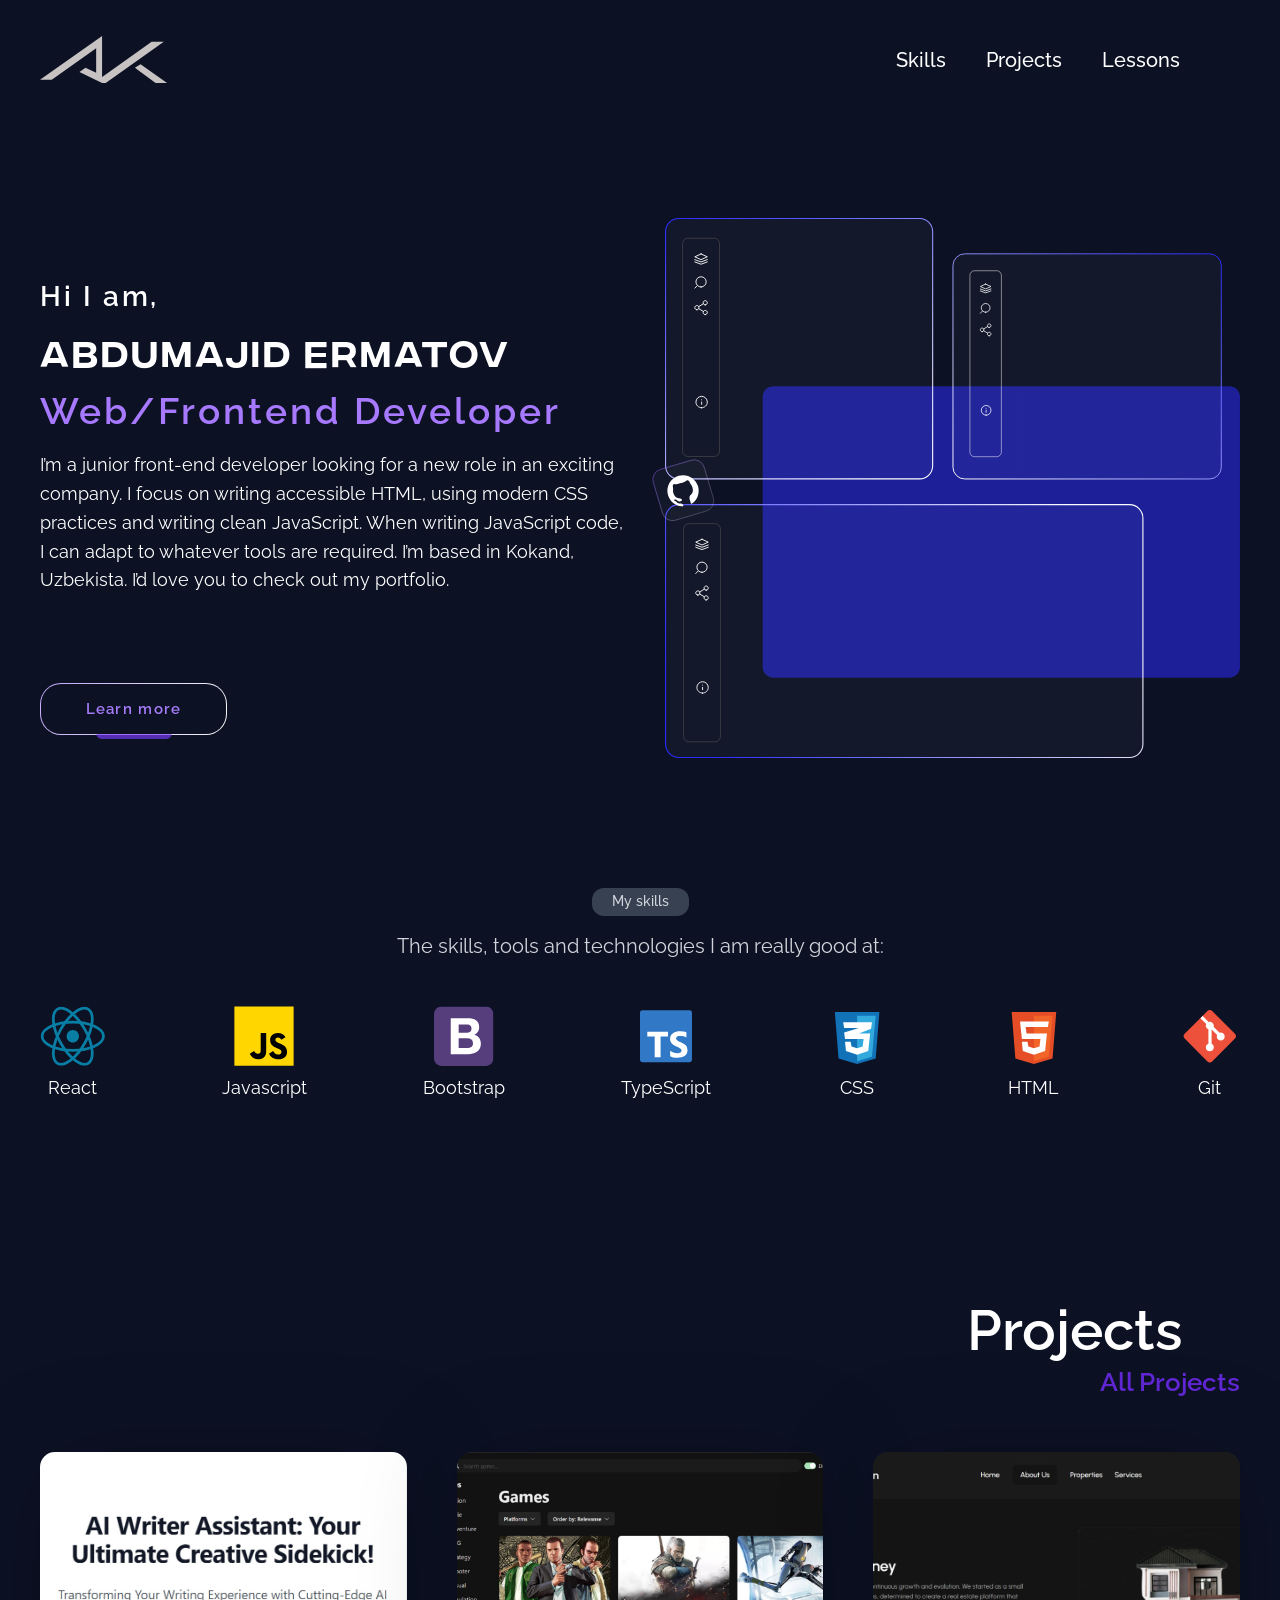
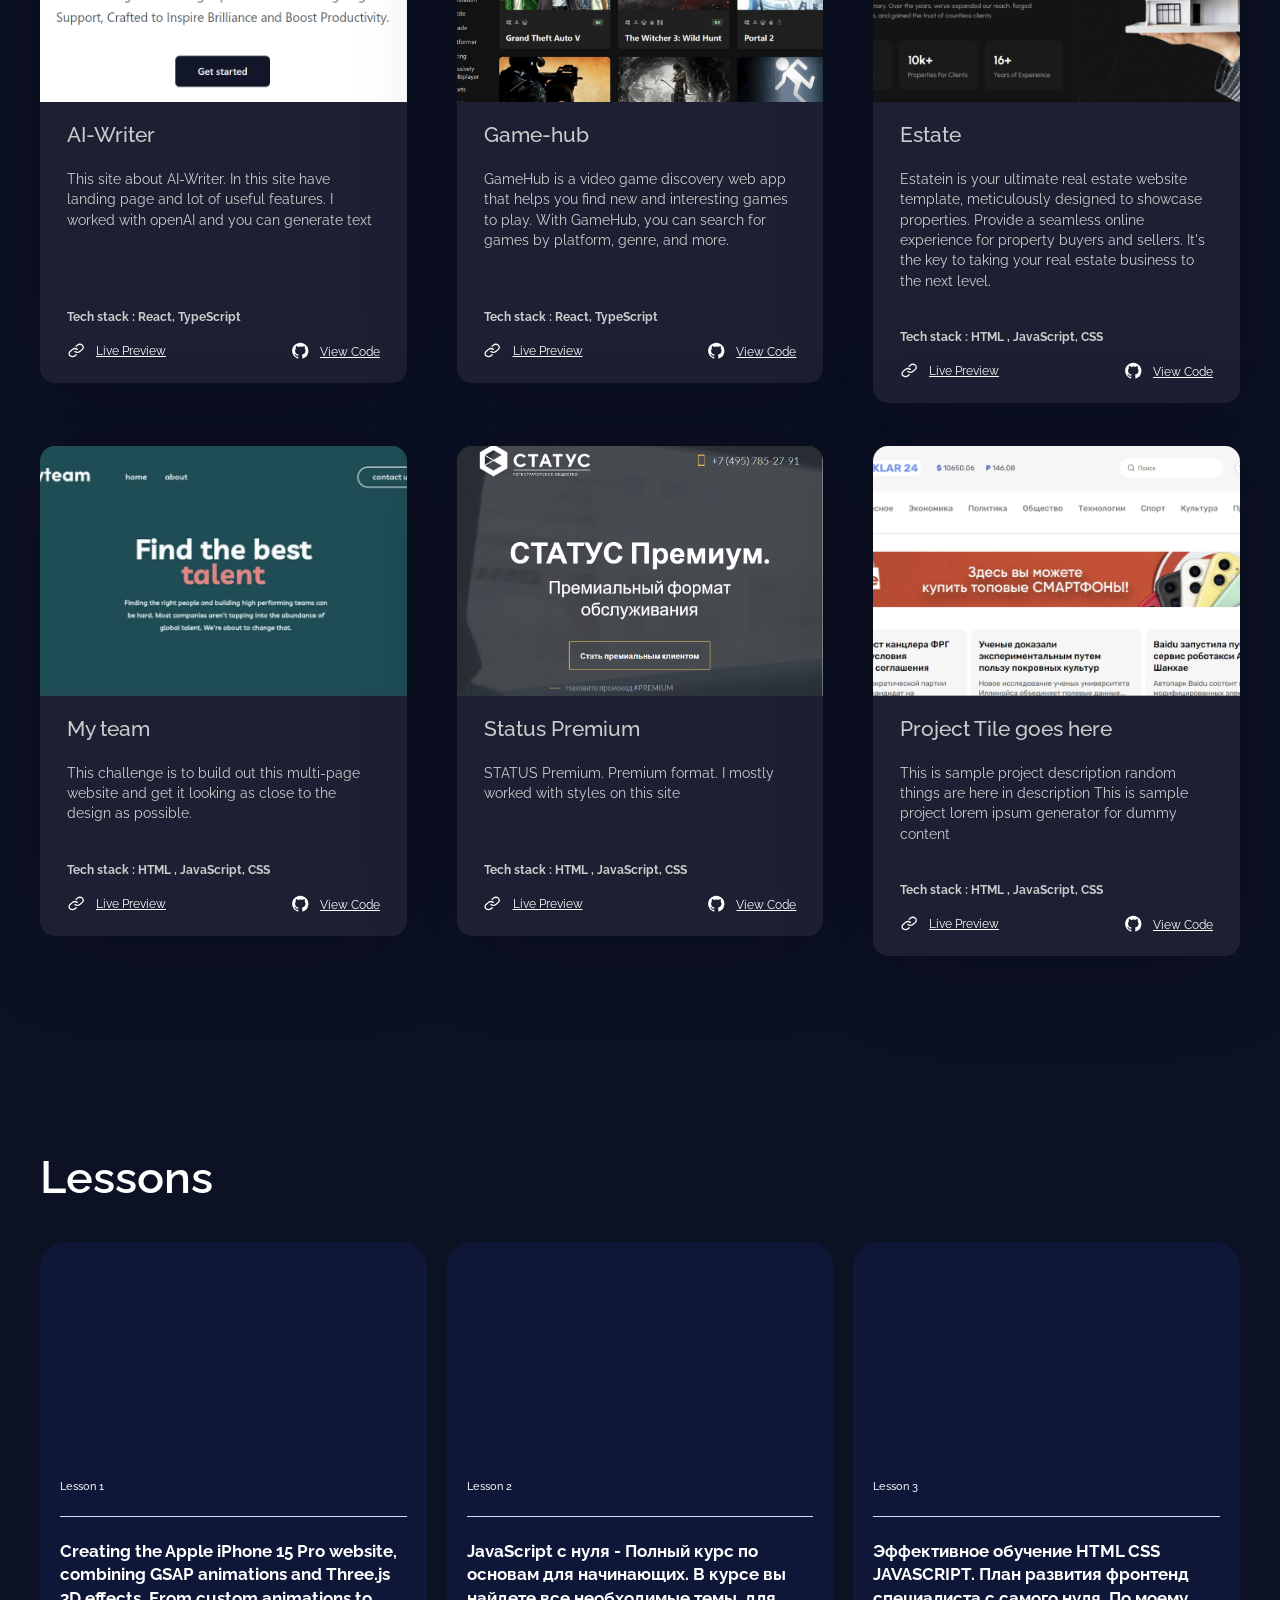
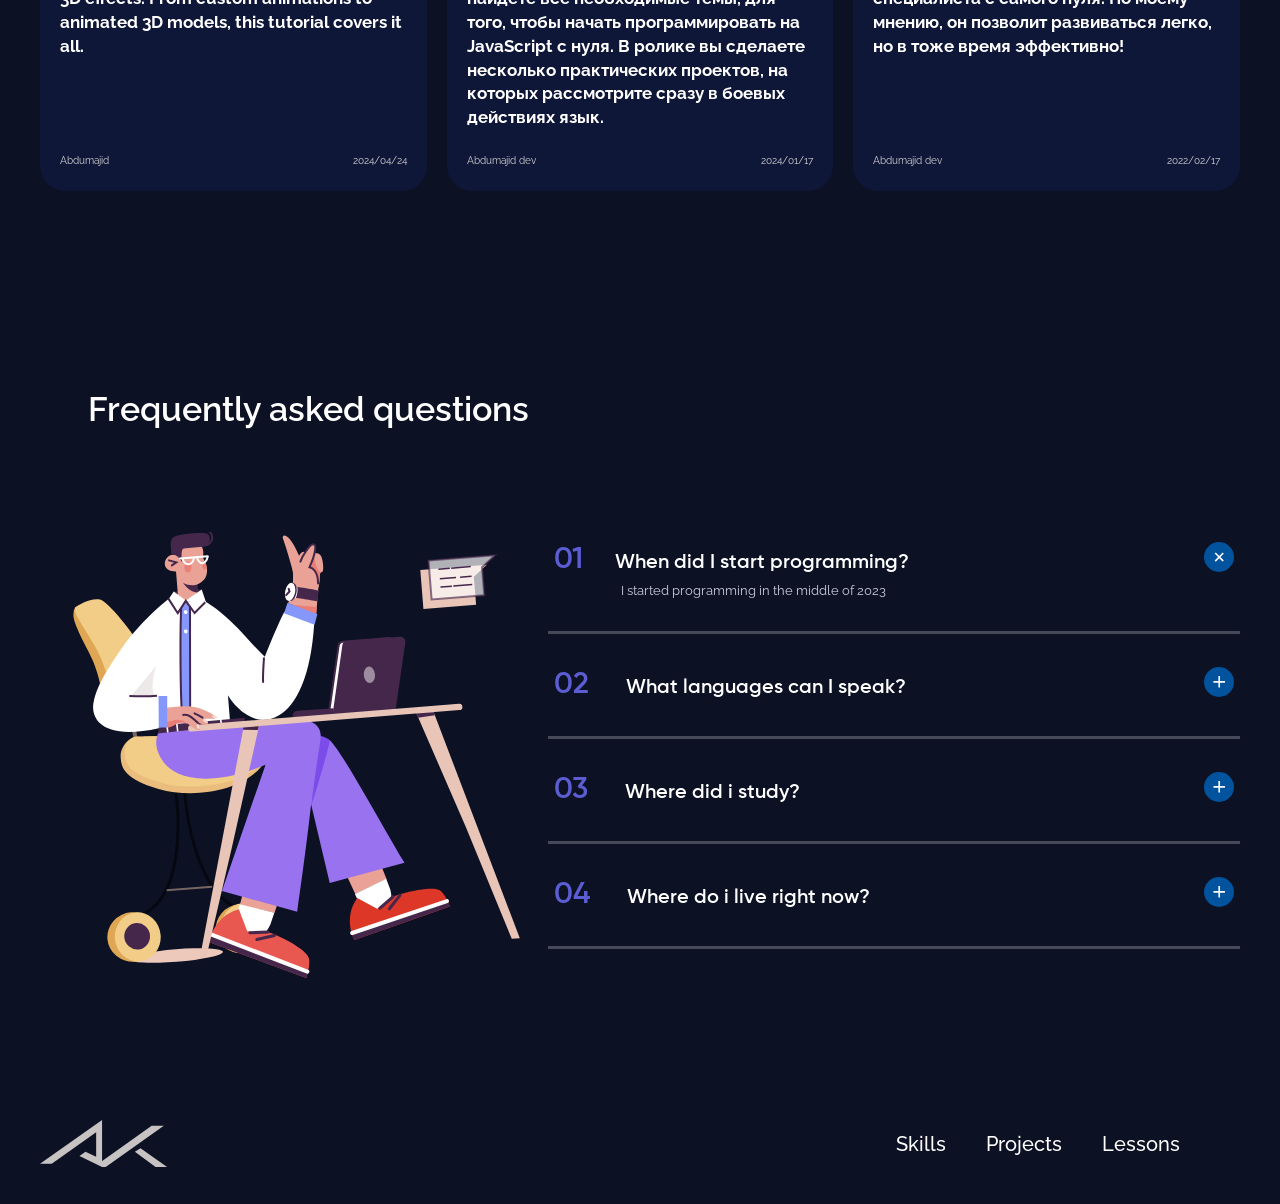
==== commit 58ad54aa: "Portfolio implemented" ====
--- a/index.html
+++ b/index.html
@@ -4,8 +4,7 @@
     <meta charset="UTF-8" />
     <meta http-equiv="X-UA-Compatible" content="IE=edge" />
     <meta name="viewport" content="width=device-width, initial-scale=1.0" />
-    <link rel="icon" type="image/svg+xml" href="/assets/img/site-logo.svg" />
-    <title>Portfolio | Abdullokh Khamzaev | Frontend Developer</title>
+    <title>Portfolio | Abdumajid Ermatov | Frontend Developer</title>
 
     <!-- Stylesheets -->
     <link rel="stylesheet" href="assets/css/normalize.css" />
@@ -22,7 +21,7 @@
             src="assets/img/logo.svg"
             width="128"
             height="47"
-            alt="Abdullokh Khamzaev logo" />
+            alt="Abdumajid Ermatov logo" />
         </a>
 
         <nav class="header-nav site-nav">
@@ -31,31 +30,13 @@
               <a class="header-nav__link site-nav__link" href="#">Skills</a>
             </li>
             <li class="header-nav__item site-nav__item">
-              <a class="header-nav__link site-nav__link" href="#">Experience</a>
+              <a class="header-nav__link site-nav__link" href="#">Projects</a>
             </li>
             <li class="header-nav__item site-nav__item">
-              <a class="header-nav__link site-nav__link" href="#">Courses</a>
-            </li>
-            <li class="header-nav__item site-nav__item">
-              <a class="header-nav__link site-nav__link" href="#">Projects</a>
-            </li>
-            <li class="header-nav__item site-nav__item">
-              <a class="header-nav__link site-nav__link" href="#">Blog</a>
-            </li>
-            <li class="header-nav__item site-nav__item">
-              <a class="header-nav__link site-nav__link" href="#">Lesson</a>
+              <a class="header-nav__link site-nav__link" href="#">Lessons</a>
             </li>
           </ul>
         </nav>
-
-        <div class="header__setting">
-          <img
-            class="header__setting-logo"
-            src="assets/img/setting.svg"
-            width="43"
-            height="43"
-            alt="setting language change" />
-        </div>
 
         <button class="header__menu-toggler" type="button" id="burger">
           <img
@@ -91,11 +72,10 @@
 
                 <div class="hero__btn-group">
                   <!-- Todo upload resume -->
-                  <a class="hero__btn hero__btn-active" href="#">
-                    Download resume
-                  </a>
-
-                  <button class="hero__btn">Learn more</button>
+
+                  <button class="hero__btn hero__btn-active">
+                    <a class="hero__link" href="#skills"> Learn more </a>
+                  </button>
                 </div>
               </div>
             </div>
@@ -104,7 +84,7 @@
               <img
                 class="hero-img"
                 src="assets/img/hero.svg"
-                alt="Abdullokh Khamzaev code" />
+                alt="Abdumajid Ermatov code" />
             </div>
           </div>
         </div>
@@ -215,7 +195,7 @@
                     This site about AI-Writer. In this site have landing page
                     and lot of useful features. I worked with openAI and you can
                     generate text <br />
-                    <br />
+                    <br /><br />
                   </p>
                   <p class="project-card__tech">
                     Tech stack : React, TypeScript
@@ -254,7 +234,8 @@
                   <p class="project-card__info">
                     GameHub is a video game discovery web app that helps you
                     find new and interesting games to play. With GameHub, you
-                    can search for games by platform, genre, and more.
+                    can search for games by platform, genre, and more. <br />
+                    <br />
                   </p>
                   <p class="project-card__tech">
                     Tech stack : React, TypeScript
@@ -284,7 +265,125 @@
               <div class="project-card">
                 <img
                   class="project-card__img"
-                  src="assets/img/media-crew.png"
+                  src="assets/img/projects/estate.jpg"
+                  alt="Project name"
+                  aria-label="About project" />
+
+                <div class="project-card__body">
+                  <h3 class="project-card__title">Estate</h3>
+                  <p class="project-card__info">
+                    Estatein is your ultimate real estate website template,
+                    meticulously designed to showcase properties. Provide a
+                    seamless online experience for property buyers and sellers.
+                    It's the key to taking your real estate business to the next
+                    level.
+                  </p>
+                  <p class="project-card__tech">
+                    Tech stack : HTML , JavaScript, CSS
+                  </p>
+
+                  <div
+                    class="project-card__bottom d-flex justify-content-between">
+                    <a
+                      class="project-preview-link project-link"
+                      target="_blank"
+                      href="https://estate-mjd.netlify.app"
+                      >Live Preview</a
+                    >
+                    <a
+                      class="project-source-link project-link"
+                      href="https://github.com/Ermatov-Abdulmajid/Estate"
+                      target="_blank"
+                      >View Code</a
+                    >
+                  </div>
+                </div>
+              </div>
+            </div>
+
+            <!-- 4 -->
+            <div class="col">
+              <div class="project-card">
+                <img
+                  class="project-card__img"
+                  src="assets/img/projects/my-team.jpg"
+                  alt="my-team"
+                  aria-label="my-team" />
+
+                <div class="project-card__body">
+                  <h3 class="project-card__title">My team</h3>
+                  <p class="project-card__info">
+                    This challenge is to build out this multi-page website and
+                    get it looking as close to the design as possible. <br />
+                  </p>
+                  <p class="project-card__tech">
+                    Tech stack : HTML , JavaScript, CSS
+                  </p>
+
+                  <div
+                    class="project-card__bottom d-flex justify-content-between">
+                    <a
+                      class="project-preview-link project-link"
+                      target="_blank"
+                      href="https://my-team-mjd.netlify.app"
+                      >Live Preview</a
+                    >
+                    <a
+                      class="project-source-link project-link"
+                      href="https://github.com/Ermatov-Abdulmajid/my-team"
+                      target="_blank"
+                      >View Code</a
+                    >
+                  </div>
+                </div>
+              </div>
+            </div>
+
+            <!-- 5 -->
+            <div class="col">
+              <div class="project-card">
+                <img
+                  class="project-card__img"
+                  src="assets/img/projects/status-premium.jpg"
+                  alt="Status Premium"
+                  aria-label="Status Premium" />
+
+                <div class="project-card__body">
+                  <h3 class="project-card__title">Status Premium</h3>
+                  <p class="project-card__info">
+                    STATUS Premium. Premium format. I mostly worked with styles
+                    on this site
+                    <br /><br />
+                  </p>
+                  <p class="project-card__tech">
+                    Tech stack : HTML , JavaScript, CSS
+                  </p>
+
+                  <div
+                    class="project-card__bottom d-flex justify-content-between">
+                    <a
+                      class="project-preview-link project-link"
+                      target="_blank"
+                      href="#"
+                      >Live Preview</a
+                    >
+                    <a
+                      class="project-source-link project-link"
+                      href="#"
+                      target="_blank"
+                      >View Code</a
+                    >
+                  </div>
+                </div>
+              </div>
+            </div>
+
+            <!-- 6 -->
+            <div class="col">
+              <div class="project-card">
+                <img
+                  class="project-card__img"
+                  src="assets/img/projects/n24.jpg"
                   alt="Project name"
                   aria-label="About project" />
 
@@ -296,7 +395,7 @@
                     dummy content
                   </p>
                   <p class="project-card__tech">
-                    Tech stack : HTML , JavaScript, SASS, React
+                    Tech stack : HTML , JavaScript, CSS
                   </p>
 
                   <div
@@ -304,126 +403,12 @@
                     <a
                       class="project-preview-link project-link"
                       target="_blank"
-                      href="#"
+                      href="https://namangalliklar-24.netlify.app/"
                       >Live Preview</a
                     >
                     <a
                       class="project-source-link project-link"
-                      href="#"
-                      target="_blank"
-                      >View Code</a
-                    >
-                  </div>
-                </div>
-              </div>
-            </div>
-
-            <!-- 4 -->
-            <div class="col">
-              <div class="project-card">
-                <img
-                  class="project-card__img"
-                  src="assets/img/projects/my-team.jpg"
-                  alt="my-team"
-                  aria-label="my-team" />
-
-                <div class="project-card__body">
-                  <h3 class="project-card__title">My team</h3>
-                  <p class="project-card__info">
-                    This challenge is to build out this multi-page website and
-                    get it looking as close to the design as possible. <br />
-                  </p>
-                  <p class="project-card__tech">
-                    Tech stack : HTML , JavaScript, CSS
-                  </p>
-
-                  <div
-                    class="project-card__bottom d-flex justify-content-between">
-                    <a
-                      class="project-preview-link project-link"
-                      target="_blank"
-                      href="https://my-team-mjd.netlify.app"
-                      >Live Preview</a
-                    >
-                    <a
-                      class="project-source-link project-link"
-                      href="https://github.com/Ermatov-Abdulmajid/my-team"
-                      target="_blank"
-                      >View Code</a
-                    >
-                  </div>
-                </div>
-              </div>
-            </div>
-
-            <!-- 5 -->
-            <div class="col">
-              <div class="project-card">
-                <img
-                  class="project-card__img"
-                  src="assets/img/projects/status-premium.jpg"
-                  alt="Status Premium"
-                  aria-label="Status Premium" />
-
-                <div class="project-card__body">
-                  <h3 class="project-card__title">Status Premium</h3>
-                  <p class="project-card__info">
-                    STATUS Premium. Premium format. I mostly worked with styles
-                    on this site
-                    <br /><br />
-                  </p>
-                  <p class="project-card__tech">
-                    Tech stack : HTML , JavaScript, SASS, React
-                  </p>
-
-                  <div
-                    class="project-card__bottom d-flex justify-content-between">
-                    <a
-                      class="project-preview-link project-link"
-                      target="_blank"
-                      href="#"
-                      >Live Preview</a
-                    >
-                    <a
-                      class="project-source-link project-link"
-                      href="#"
-                      target="_blank"
-                      >View Code</a
-                    >
-                  </div>
-                </div>
-              </div>
-            </div>
-            <div class="col">
-              <div class="project-card">
-                <img
-                  class="project-card__img"
-                  src="assets/img/media-crew.png"
-                  alt="Project name"
-                  aria-label="About project" />
-
-                <div class="project-card__body">
-                  <h3 class="project-card__title">Project Tile goes here</h3>
-                  <p class="project-card__info">
-                    This is sample project description random things are here in
-                    description This is sample project lorem ipsum generator for
-                    dummy content
-                  </p>
-                  <p class="project-card__tech">
-                    Tech stack : HTML , JavaScript, SASS, React
-                  </p>
-
-                  <div
-                    class="project-card__bottom d-flex justify-content-between">
-                    <a
-                      class="project-preview-link project-link"
-                      target="_blank"
-                      href="#"
-                      >Live Preview</a
-                    >
-                    <a
-                      class="project-source-link project-link"
-                      href="#"
+                      href="https://github.com/Ermatov-Abdulmajid/Namangalliklar-24"
                       target="_blank"
                       >View Code</a
                     >
@@ -435,6 +420,7 @@
         </div>
       </section>
 
+      <!-- LESSONS -->
       <section class="lessons" id="lessons">
         <div class="container">
           <h2 class="lessons__title">Lessons</h2>
@@ -443,93 +429,126 @@
             class="lesson-card-wrapper row row-cols-1 row-cols-md-2 row-cols-lg-3 row-cols-xxl-4">
             <div class="col">
               <div class="lesson-card d-flex flex-column">
-                <div
-                  class="plyr__video-embed lesson__plyr js-player"
-                  data-plyr-provider="youtube"
-                  data-plyr-embed-id="bqWU8BiZcpY"
-                  data-poster="/assets/img/media-crew.png"></div>
+                <iframe
+                  height="215"
+                  class="plyr__video-embed plyr--video lesson__plyr js-player"
+                  src="https://www.youtube.com/embed/kRQbRAJ4-Fs?si=Sn5YS7orI6DQ37vI"
+                  title="Three js, ReactJS"
+                  frameborder="0"
+                  allow="accelerometer; autoplay; clipboard-write; encrypted-media; gyroscope; picture-in-picture; web-share"
+                  referrerpolicy="strict-origin-when-cross-origin"
+                  allowfullscreen></iframe>
 
                 <div class="lesson-card__body">
                   <div class="lesson-num">Lesson 1</div>
                   <hr class="lesson-card__divider" />
-                  <h3 class="lesson__name">Theory of if else</h3>
+                  <h3 class="lesson__name">
+                    Creating the Apple iPhone 15 Pro website, combining GSAP
+                    animations and Three.js 3D effects. From custom animations
+                    to animated 3D models, this tutorial covers it all.
+                  </h3>
                 </div>
 
                 <div
                   class="lesson-card__bottom d-flex justify-content-between mt-auto">
-                  <span>Abdullokh Dev</span>
-                  <time datetime="2022-02-17">2022/02/17</time>
-                </div>
-              </div>
-            </div>
+                  <span>Abdumajid</span>
+                  <time datetime="2022-02-17">2024/04/24</time>
+                </div>
+              </div>
+            </div>
+
             <div class="col">
               <div class="lesson-card d-flex flex-column">
-                <div
-                  class="plyr__video-embed lesson__plyr js-player"
-                  data-plyr-provider="youtube"
-                  data-plyr-embed-id="bqWU8BiZcpY"
-                  data-poster="/assets/img/media-crew.png"></div>
+                <iframe
+                  height="215"
+                  class="plyr__video-embed plyr--video lesson__plyr js-player"
+                  src="https://www.youtube.com/embed/fcMcf_4PjfI?si=LyaD1uyPbPgfo55E"
+                  title="YouTube video player"
+                  frameborder="0"
+                  allow="accelerometer; autoplay; clipboard-write; encrypted-media; gyroscope; picture-in-picture; web-share"
+                  referrerpolicy="strict-origin-when-cross-origin"
+                  allowfullscreen></iframe>
 
                 <div class="lesson-card__body">
-                  <div class="lesson-num">Lesson 1</div>
+                  <div class="lesson-num">Lesson 2</div>
                   <hr class="lesson-card__divider" />
-                  <h3 class="lesson__name">Theory of if else</h3>
+                  <h3 class="lesson__name">
+                    JavaScript c нуля - Полный курс по основам для начинающих. В
+                    курсе вы найдете все необходимые темы, для того, чтобы
+                    начать программировать на JavaScript с нуля. В ролике вы
+                    сделаете несколько практических проектов, на которых
+                    рассмотрите сразу в боевых действиях язык.
+                  </h3>
                 </div>
 
                 <div
                   class="lesson-card__bottom d-flex justify-content-between mt-auto">
-                  <span>Abdullokh Dev</span>
-                  <time datetime="2022-02-17">2022/02/17</time>
-                </div>
-              </div>
-            </div>
+                  <span>Abdumajid dev</span>
+                  <time datetime="2022-02-17">2024/01/17</time>
+                </div>
+              </div>
+            </div>
+
             <div class="col">
               <div class="lesson-card d-flex flex-column">
-                <div
-                  class="plyr__video-embed lesson__plyr js-player"
-                  data-plyr-provider="youtube"
-                  data-plyr-embed-id="bqWU8BiZcpY"
-                  data-poster="/assets/img/media-crew.png"></div>
+                <iframe
+                  height="215"
+                  class="plyr__video-embed plyr--video lesson__plyr js-player"
+                  src="https://www.youtube.com/embed/yJcCKuxfb2o?si=xN7WRi838IwrxOZX"
+                  title="YouTube video player"
+                  frameborder="0"
+                  allow="accelerometer; autoplay; clipboard-write; encrypted-media; gyroscope; picture-in-picture; web-share"
+                  referrerpolicy="strict-origin-when-cross-origin"
+                  allowfullscreen></iframe>
 
                 <div class="lesson-card__body">
-                  <div class="lesson-num">Lesson 1</div>
+                  <div class="lesson-num">Lesson 3</div>
                   <hr class="lesson-card__divider" />
-                  <h3 class="lesson__name">Theory of if else</h3>
+                  <h3 class="lesson__name">
+                    Эффективное обучение HTML CSS JAVASCRIPT. План развития
+                    фронтенд специалиста с самого нуля. По моему мнению, он
+                    позволит развиваться легко, но в тоже время эффективно!
+                  </h3>
                 </div>
 
                 <div
                   class="lesson-card__bottom d-flex justify-content-between mt-auto">
-                  <span>Abdullokh Dev</span>
+                  <span>Abdumajid dev</span>
                   <time datetime="2022-02-17">2022/02/17</time>
                 </div>
               </div>
             </div>
+
             <div class="col d-lg-none d-xxl-block">
               <div class="lesson-card d-flex flex-column">
-                <div
-                  class="plyr__video-embed lesson__plyr js-player"
-                  data-plyr-provider="youtube"
-                  data-plyr-embed-id="bqWU8BiZcpY"
-                  data-poster="/assets/img/media-crew.png"></div>
+                <iframe
+                  height="215"
+                  class="plyr__video-embed plyr--video lesson__plyr js-player"
+                  src="https://www.youtube.com/embed/gdqjNTgRmIw?si=qafp3fYydpRJ0hTn"
+                  title="YouTube video player"
+                  frameborder="0"
+                  allow="accelerometer; autoplay; clipboard-write; encrypted-media; gyroscope; picture-in-picture; web-share"
+                  referrerpolicy="strict-origin-when-cross-origin"
+                  allowfullscreen></iframe>
 
                 <div class="lesson-card__body">
-                  <div class="lesson-num">Lesson 1</div>
+                  <div class="lesson-num">Lesson 4</div>
                   <hr class="lesson-card__divider" />
-                  <h3 class="lesson__name">Theory of if else</h3>
+                  <h3 class="lesson__name">
+                    Bootstrap – это популярный фреймворк для разработки
+                    адаптивных и мобильных сайтов. Его использование упрощает
+                    процесс верстки и делает разработку более быстрой и
+                    эффективной.
+                  </h3>
                 </div>
 
                 <div
                   class="lesson-card__bottom d-flex justify-content-between mt-auto">
-                  <span>Abdullokh Dev</span>
+                  <span>Abdumajid dev</span>
                   <time datetime="2022-02-17">2022/02/17</time>
                 </div>
               </div>
             </div>
-          </div>
-
-          <div class="d-flex justify-content-center justify-content-md-end">
-            <!-- todo -->
-            <a class="more-lesson-link" href="#" target="_blank">All lessons</a>
           </div>
         </div>
       </section>
@@ -542,53 +561,41 @@
             <div class="col-12 col-sm-11 col-lg-6 col-xl-7 mx-auto order-lg-1">
               <div class="accordion">
                 <button class="accordion__item">
-                  <span class="accordion__item-num">01</span> What kind of
-                  projects you won't do?
+                  <span class="accordion__item-num">01</span>When did I start
+                  programming?
                 </button>
 
                 <div class="accordion__body">
-                  <p>
-                    Lorem ipsum dolor sit amet, consectetur adipisicing elit,
-                    sed do eiusmod tempor incididunt ut labore et dolore magna
-                    aliqua. Ut enim ad minim veniam, quis nostrud exercitation
-                    ullamco laboris nisi ut aliquip ex ea commodo consequat.
-                  </p>
+                  <p>I started programming in the middle of 2023</p>
                 </div>
 
                 <button class="accordion__item">
-                  <span class="accordion__item-num">02</span> Where can I watch?
+                  <span class="accordion__item-num">02</span> What languages can
+                  I speak?
                 </button>
                 <div class="accordion__body">
                   <p>
-                    Lorem ipsum dolor sit amet, consectetur adipisicing elit,
-                    sed do eiusmod tempor incididunt ut labore et dolore magna
-                    aliqua. Ut enim ad minim veniam, quis nostrud exercitation
-                    ullamco laboris nisi ut aliquip ex ea commodo consequat.
+                    I can speak Uzbek fluently, Russian , and I speak English at
+                    an intermediate level
                   </p>
                 </div>
 
                 <button class="accordion__item">
-                  <span class="accordion__item-num">03</span> Where can I watch?
+                  <span class="accordion__item-num">03</span> Where did i study?
                 </button>
                 <div class="accordion__body">
                   <p>
-                    Lorem ipsum dolor sit amet, consectetur adipisicing elit,
-                    sed do eiusmod tempor incididunt ut labore et dolore magna
-                    aliqua. Ut enim ad minim veniam, quis nostrud exercitation
-                    ullamco laboris nisi ut aliquip ex ea commodo consequat.
+                    I studied at mohirdev and I completed 2 courses of Mohirdev
+                    platform such as Frontend ReactJS and Frontend programming.
                   </p>
                 </div>
 
                 <button class="accordion__item">
-                  <span class="accordion__item-num">04</span> Where can I watch?
+                  <span class="accordion__item-num">04</span> Where do i live
+                  right now?
                 </button>
                 <div class="accordion__body">
-                  <p>
-                    Lorem ipsum dolor sit amet, consectetur adipisicing elit,
-                    sed do eiusmod tempor incididunt ut labore et dolore magna
-                    aliqua. Ut enim ad minim veniam, quis nostrud exercitation
-                    ullamco laboris nisi ut aliquip ex ea commodo consequat.
-                  </p>
+                  <p>At the moment, I live in the city of Kokand, Uzbekistan</p>
                 </div>
               </div>
             </div>
@@ -606,7 +613,32 @@
       </section>
     </main>
 
-    <footer></footer>
+    <footer class="header">
+      <div class="header-container footer-container container">
+        <a class="logo-link" href="index.html">
+          <img
+            class="header-logo logo"
+            src="assets/img/logo.svg"
+            width="128"
+            height="47"
+            alt="Abdumajid Ermatov logo" />
+        </a>
+
+        <nav class="header-nav site-nav d-block">
+          <ul class="header-nav__list d-flex site-nav__list">
+            <li class="header-nav__item site-nav__item">
+              <a class="header-nav__link site-nav__link" href="#">Skills</a>
+            </li>
+            <li class="header-nav__item site-nav__item">
+              <a class="header-nav__link site-nav__link" href="#">Projects</a>
+            </li>
+            <li class="header-nav__item site-nav__item">
+              <a class="header-nav__link site-nav__link" href="#">Lessons</a>
+            </li>
+          </ul>
+        </nav>
+      </div>
+    </footer>
 
     <!-- Site overlay -->
     <div class="site-overlay" id="site-overlay"></div>
@@ -628,18 +660,11 @@
             <li class="mobile-menu__item">
               <a class="mobile-menu__link" href="#">Skills</a>
             </li>
-            <li class="mobile-menu__item">
-              <a class="mobile-menu__link" href="#">Experience</a>
-            </li>
-            <li class="mobile-menu__item">
-              <a class="mobile-menu__link" href="#">Courses</a>
-            </li>
+
             <li class="mobile-menu__item">
               <a class="mobile-menu__link" href="#">Projects</a>
             </li>
-            <li class="mobile-menu__item">
-              <a class="mobile-menu__link" href="#">Blog</a>
-            </li>
+
             <li class="mobile-menu__item">
               <a class="mobile-menu__link" href="#">Lesson</a>
             </li>
--- a/assets/css/styles.css
+++ b/assets/css/styles.css
@@ -215,11 +215,6 @@
 
 .header-nav__link:active {
   opacity: 0.8;
-}
-
-.header__setting-logo {
-  display: block;
-  flex-shrink: 0;
 }
 
 .header__menu-toggler {
@@ -327,6 +322,11 @@
   width: 100%;
 }
 
+.hero__link {
+  text-decoration: none;
+  color: #a77cfc;
+}
+
 /*SITE OVERLAY*/
 .site-overlay {
   position: fixed;
@@ -432,7 +432,7 @@
 .project-card__img {
   display: block;
   width: 100%;
-  height: 151px;
+  height: 250px;
   object-fit: cover;
   border-radius: 21px 21px 0 0;
 }
@@ -562,28 +562,6 @@
   font-weight: 700;
   line-height: 140%;
   margin: 0 0 23px 0;
-}
-
-.more-lesson-link {
-  position: relative;
-  display: inline-block;
-  color: #5b5cff;
-  font-size: 27px;
-  font-weight: 500;
-  line-height: normal;
-  text-decoration: none;
-}
-
-.more-lesson-link:after {
-  content: "";
-  display: inline-block;
-  width: 58px;
-  height: 27px;
-  background: url("/assets/img/vector-arrow.svg") center center no-repeat;
-  background-size: contain;
-  align-self: center;
-  margin-bottom: -6px;
-  margin-left: 16px;
 }
 
 /* MOBILE MENU OFF-CANVAS */
@@ -1014,10 +992,6 @@
     display: none;
   }
 
-  .header__setting {
-    display: none;
-  }
-
   /* FAQ */
   .faq__title {
     margin-bottom: 50px;
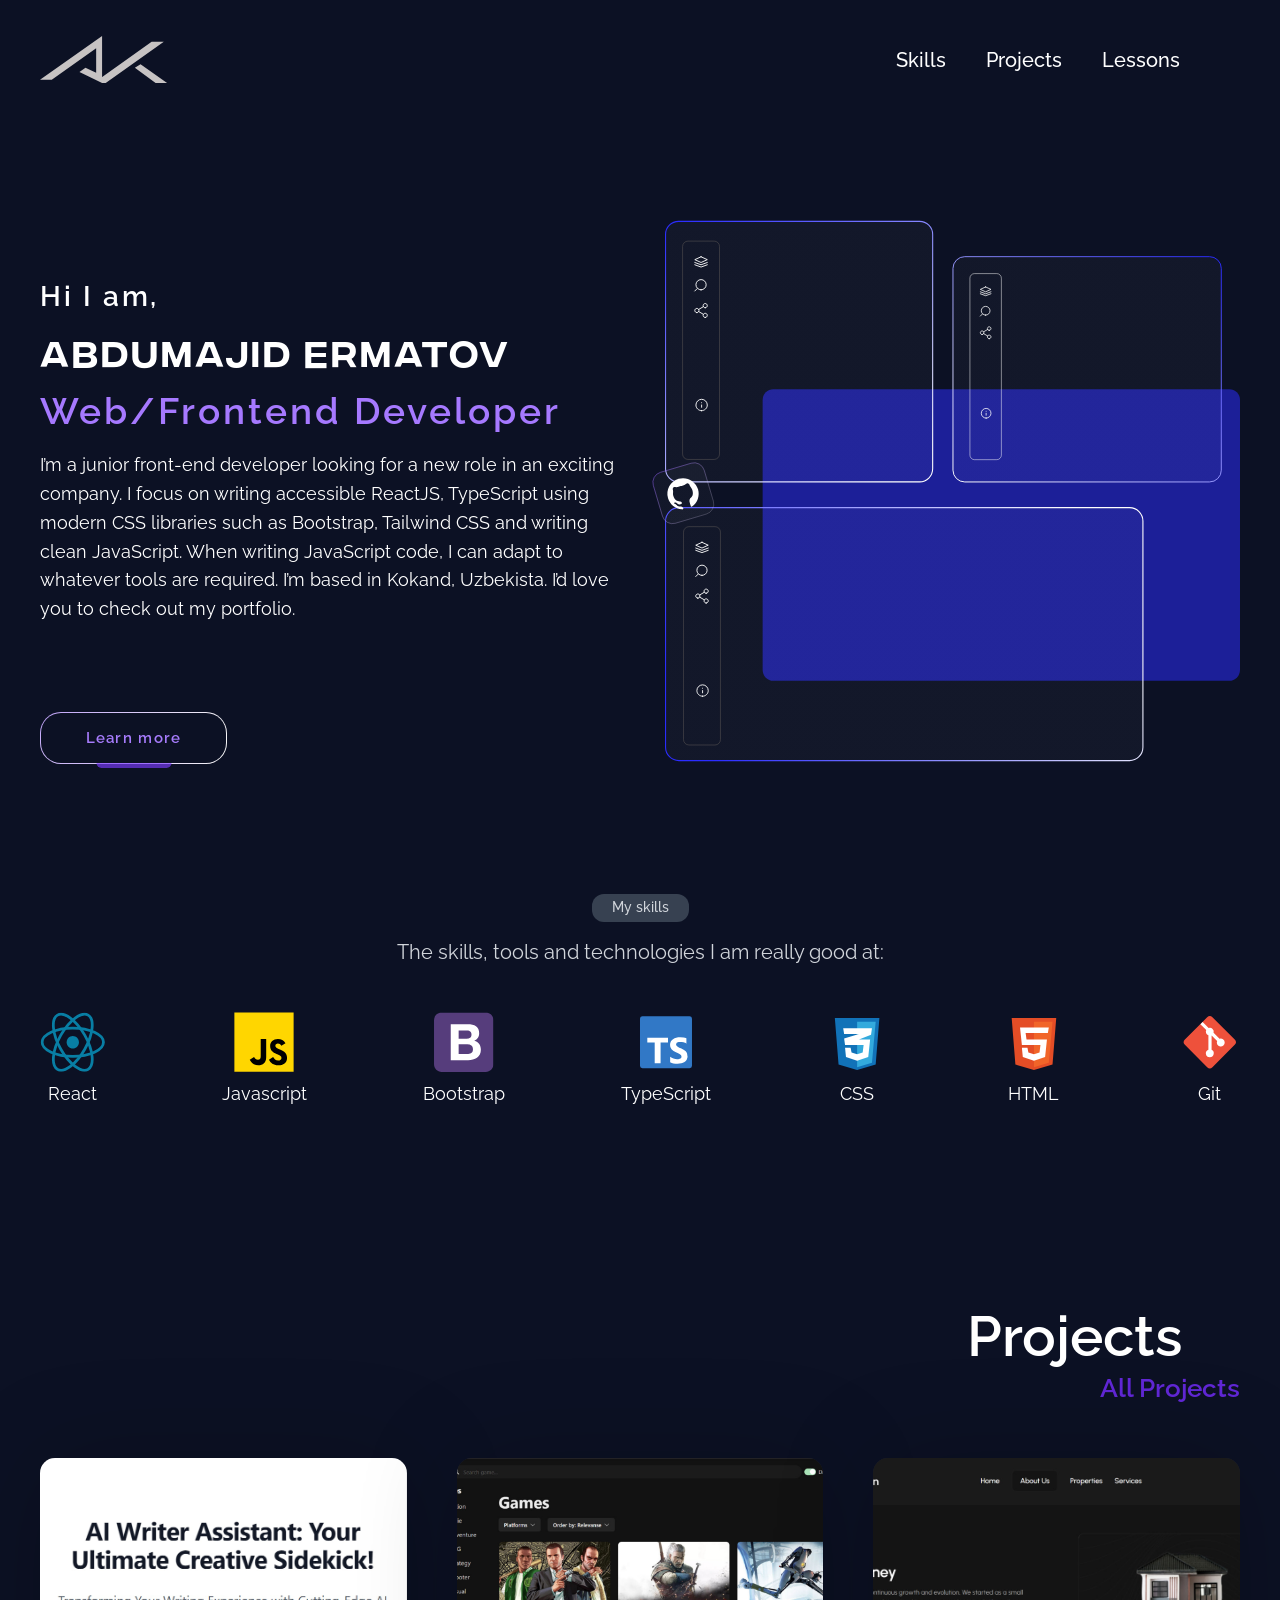
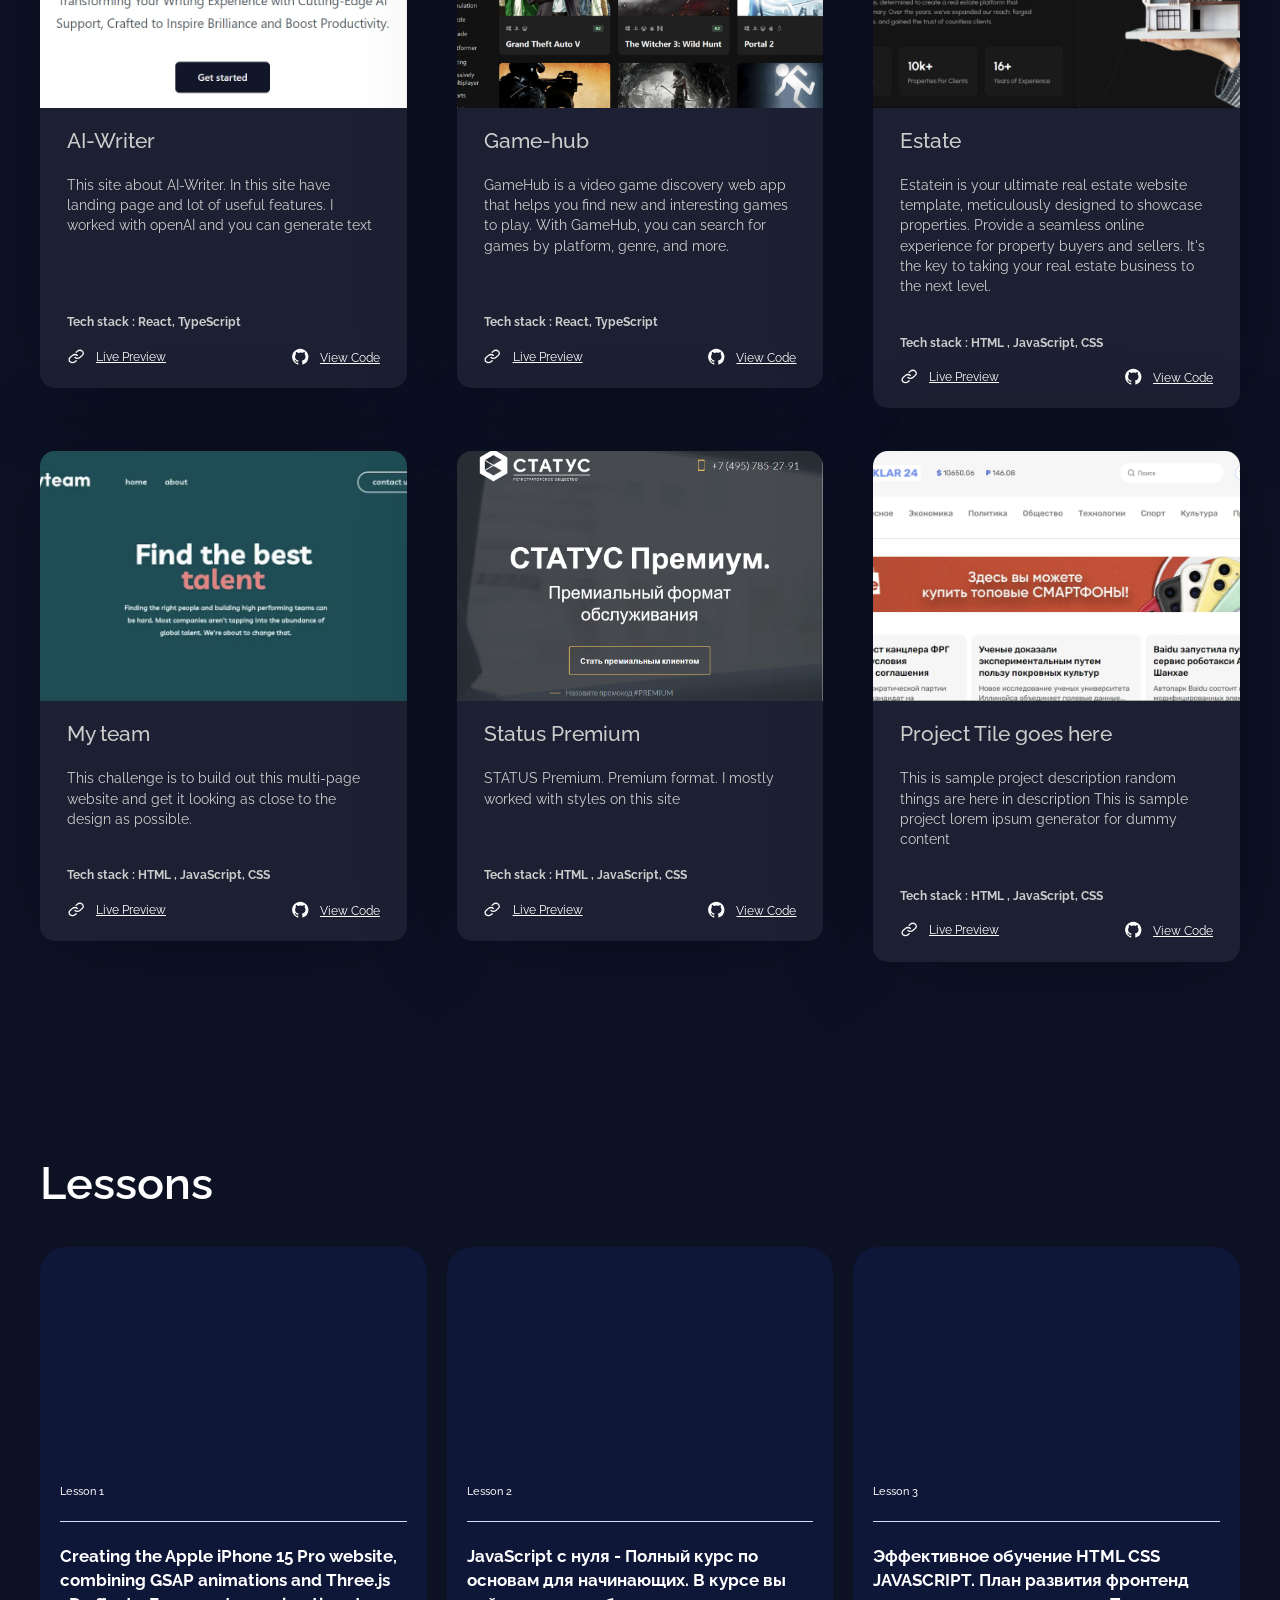
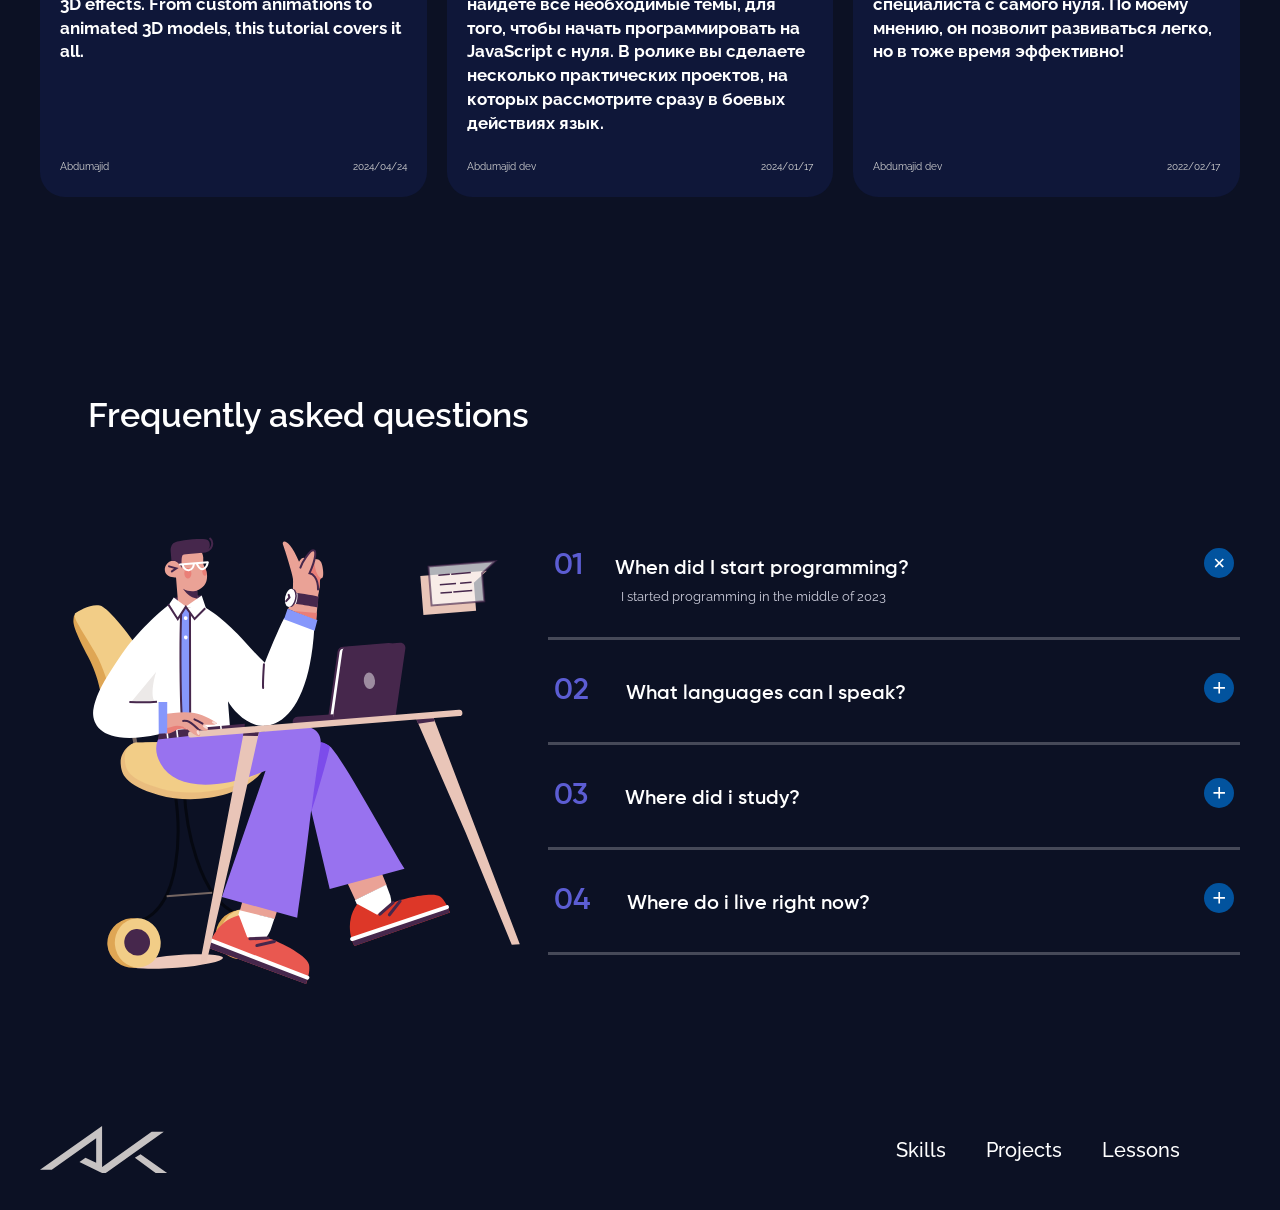
==== commit 079bbab6: "Fix the issue" ====
--- a/index.html
+++ b/index.html
@@ -63,11 +63,12 @@
 
                 <p class="hero__description">
                   I’m a junior front-end developer looking for a new role in an
-                  exciting company. I focus on writing accessible HTML, using
-                  modern CSS practices and writing clean JavaScript. When
-                  writing JavaScript code, I can adapt to whatever tools are
-                  required. I’m based in Kokand, Uzbekista. I’d love you to
-                  check out my portfolio.
+                  exciting company. I focus on writing accessible ReactJS,
+                  TypeScript using modern CSS libraries such as Bootstrap,
+                  Tailwind CSS and writing clean JavaScript. When writing
+                  JavaScript code, I can adapt to whatever tools are required.
+                  I’m based in Kokand, Uzbekista. I’d love you to check out my
+                  portfolio.
                 </p>
 
                 <div class="hero__btn-group">
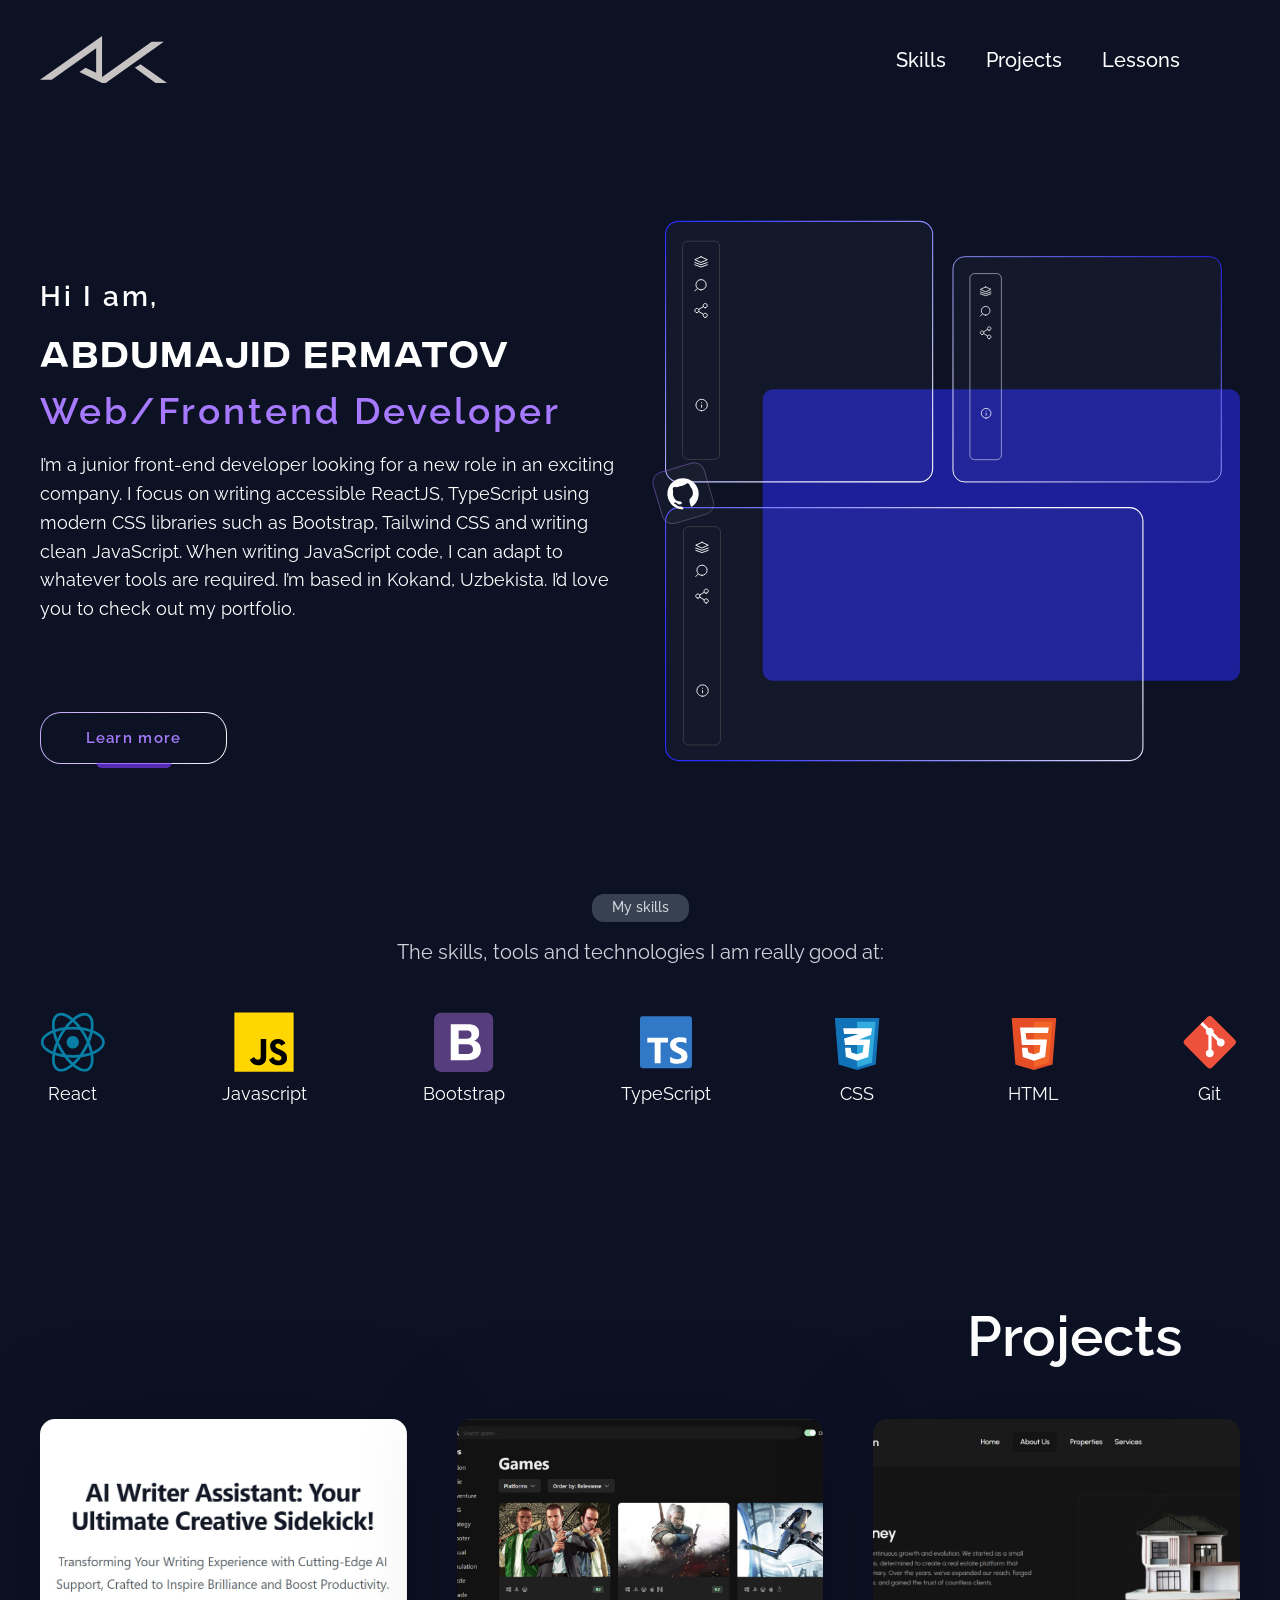
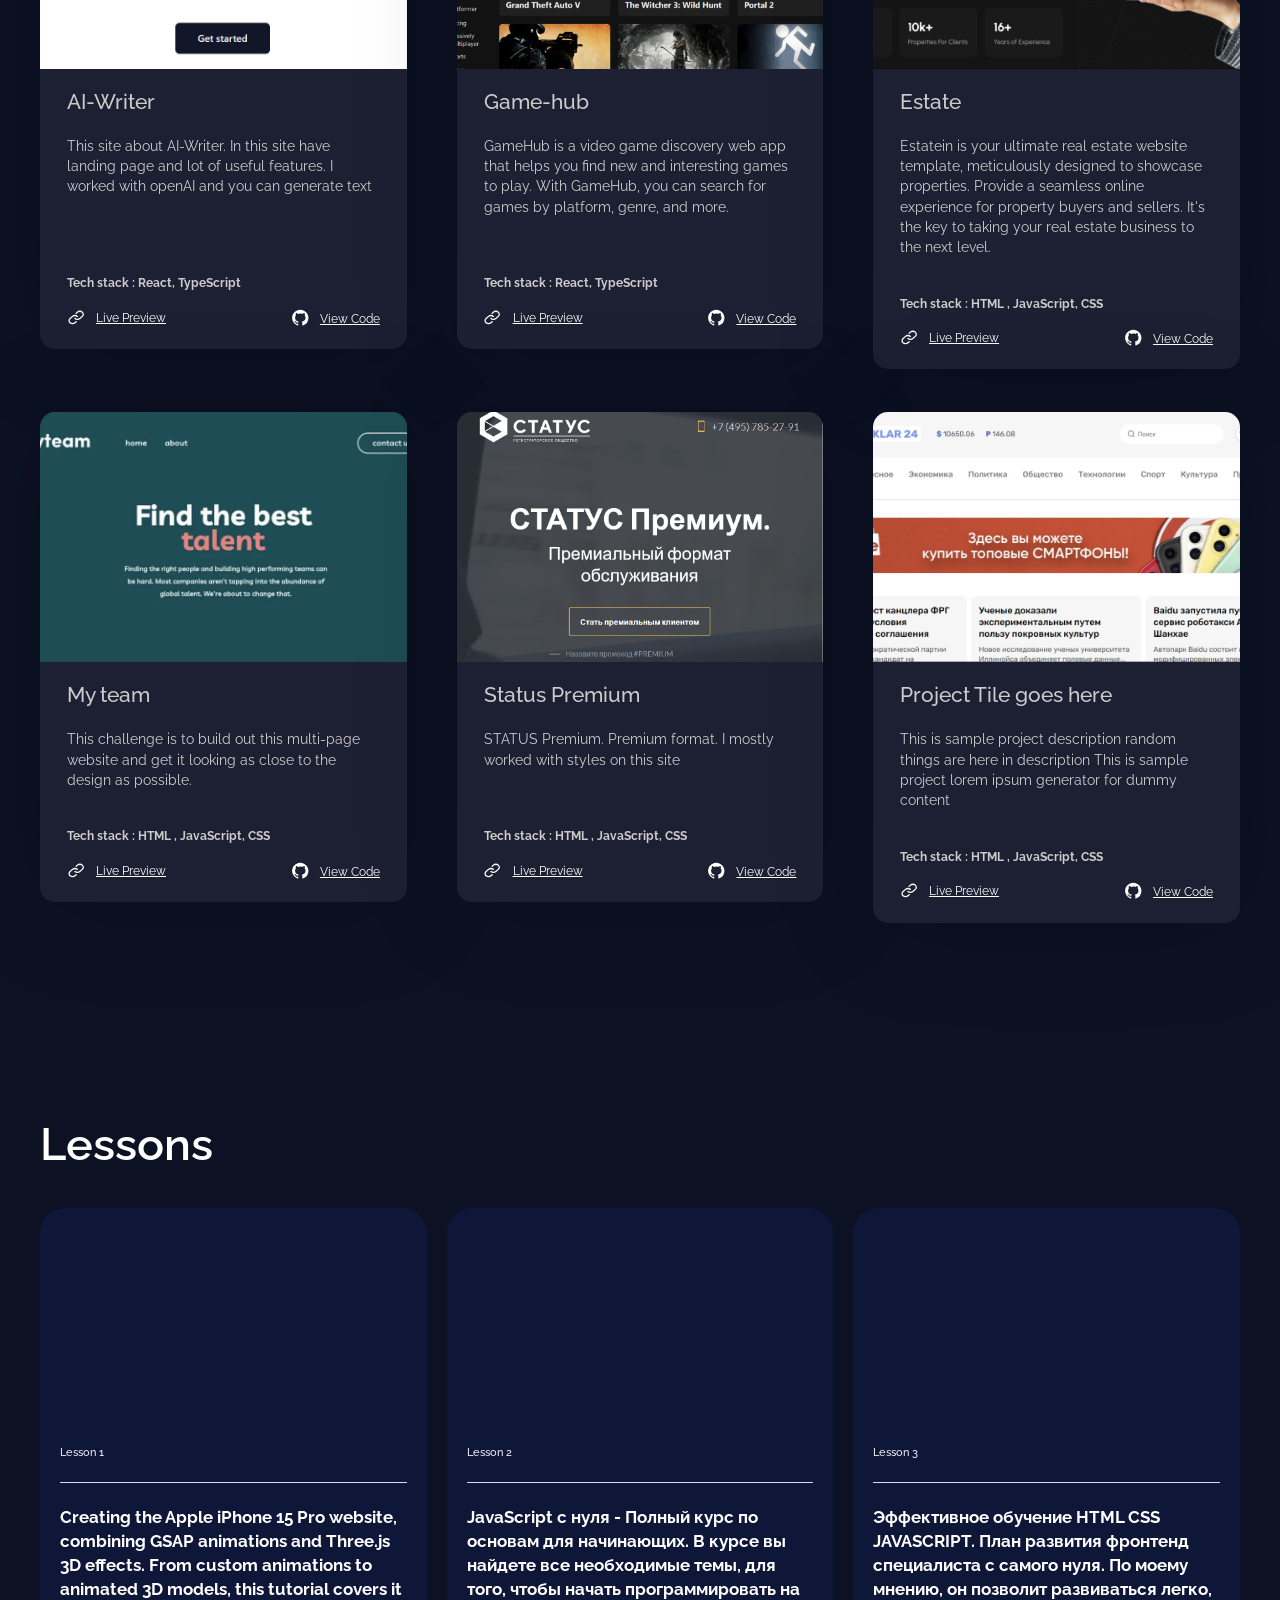
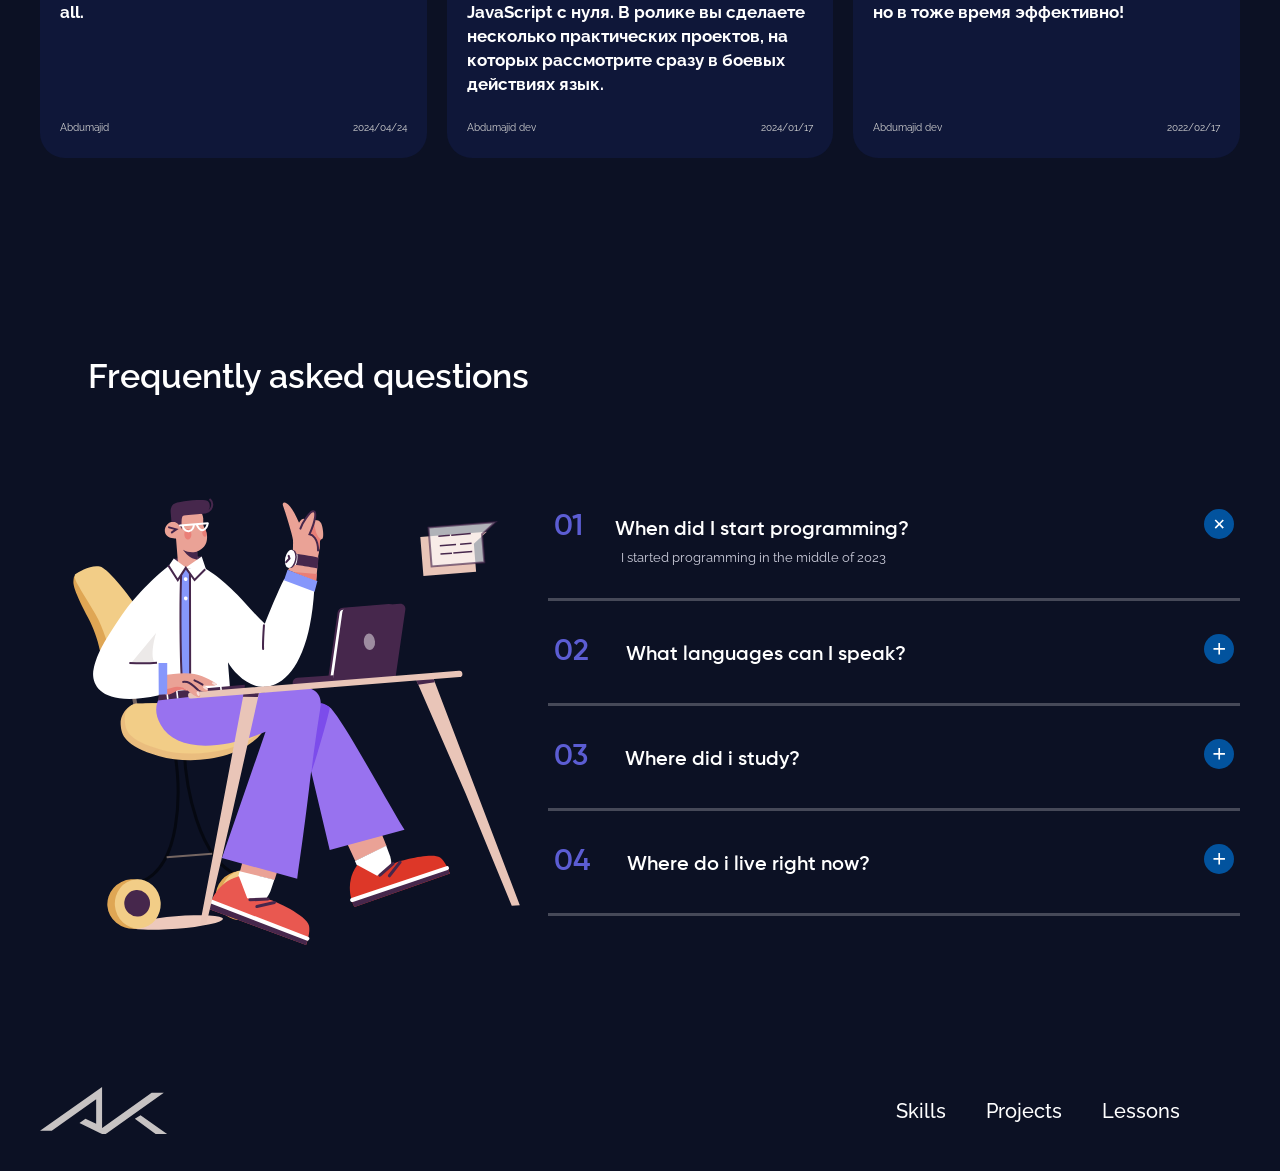
==== commit 1087534e: "Fix the issue" ====
--- a/index.html
+++ b/index.html
@@ -176,9 +176,6 @@
       <section class="projects" id="projects">
         <div class="container d-flex flex-column justify-content-center">
           <h2 class="projects__title mx-auto mx-lg-0 ms-lg-auto">Projects</h2>
-          <p class="projects__sub-title mx-auto mx-lg-0 ms-lg-auto">
-            All Projects
-          </p>
 
           <div
             class="projects-wrapper row row-cols-1 row row-cols-md-2 row-cols-lg-3">
--- a/assets/css/styles.css
+++ b/assets/css/styles.css
@@ -410,13 +410,6 @@
   margin: 0;
 }
 
-.projects__sub-title {
-  color: #6127d6;
-  font-size: 35px;
-  font-weight: 600;
-  margin: 0;
-}
-
 .projects-wrapper {
   margin-top: 115px;
 }
@@ -793,10 +786,6 @@
     font-size: 56px;
   }
 
-  .projects__sub-title {
-    font-size: 26px;
-  }
-
   .projects-wrapper {
     margin-top: 50px;
     --bs-gutter-x: 3.1rem;
@@ -1148,10 +1137,6 @@
     font-size: 27px;
   }
 
-  .projects__sub-title {
-    font-size: 14px;
-  }
-
   .project-card__title {
     font-size: 15px;
   }
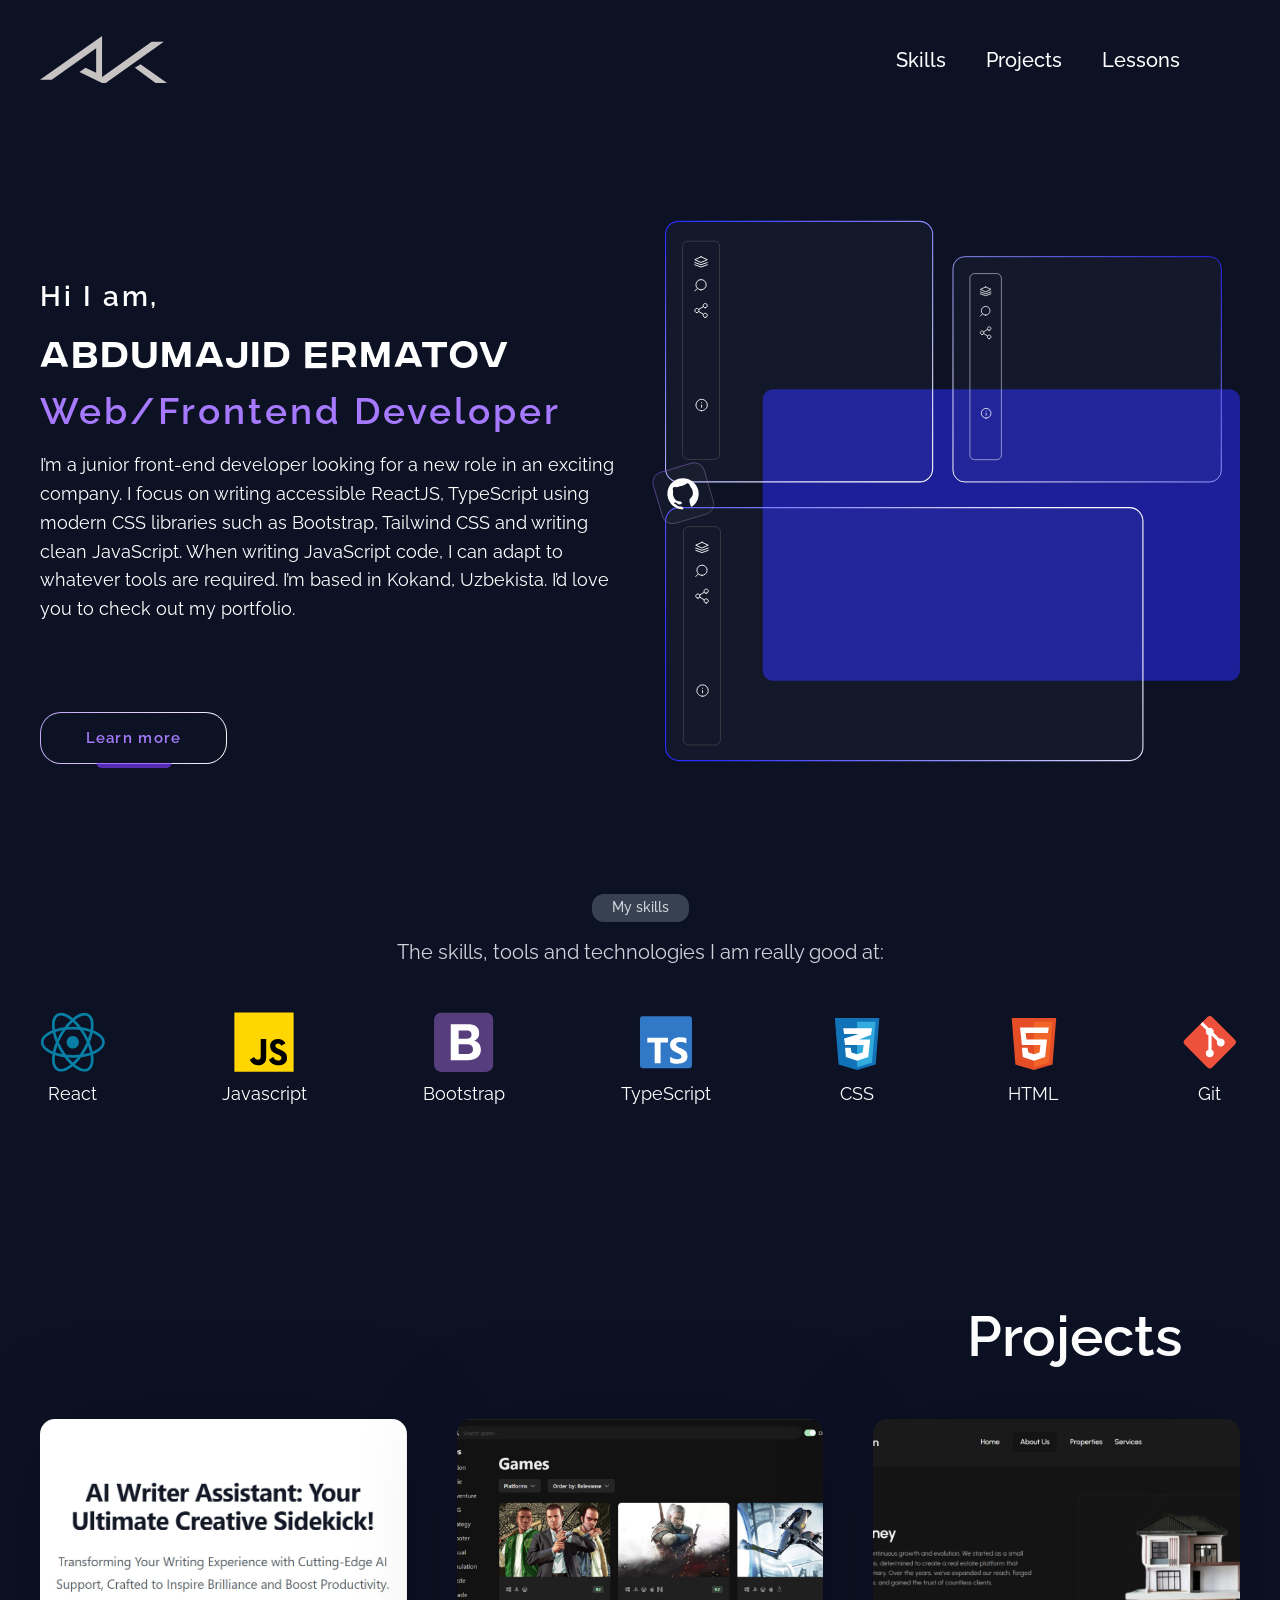
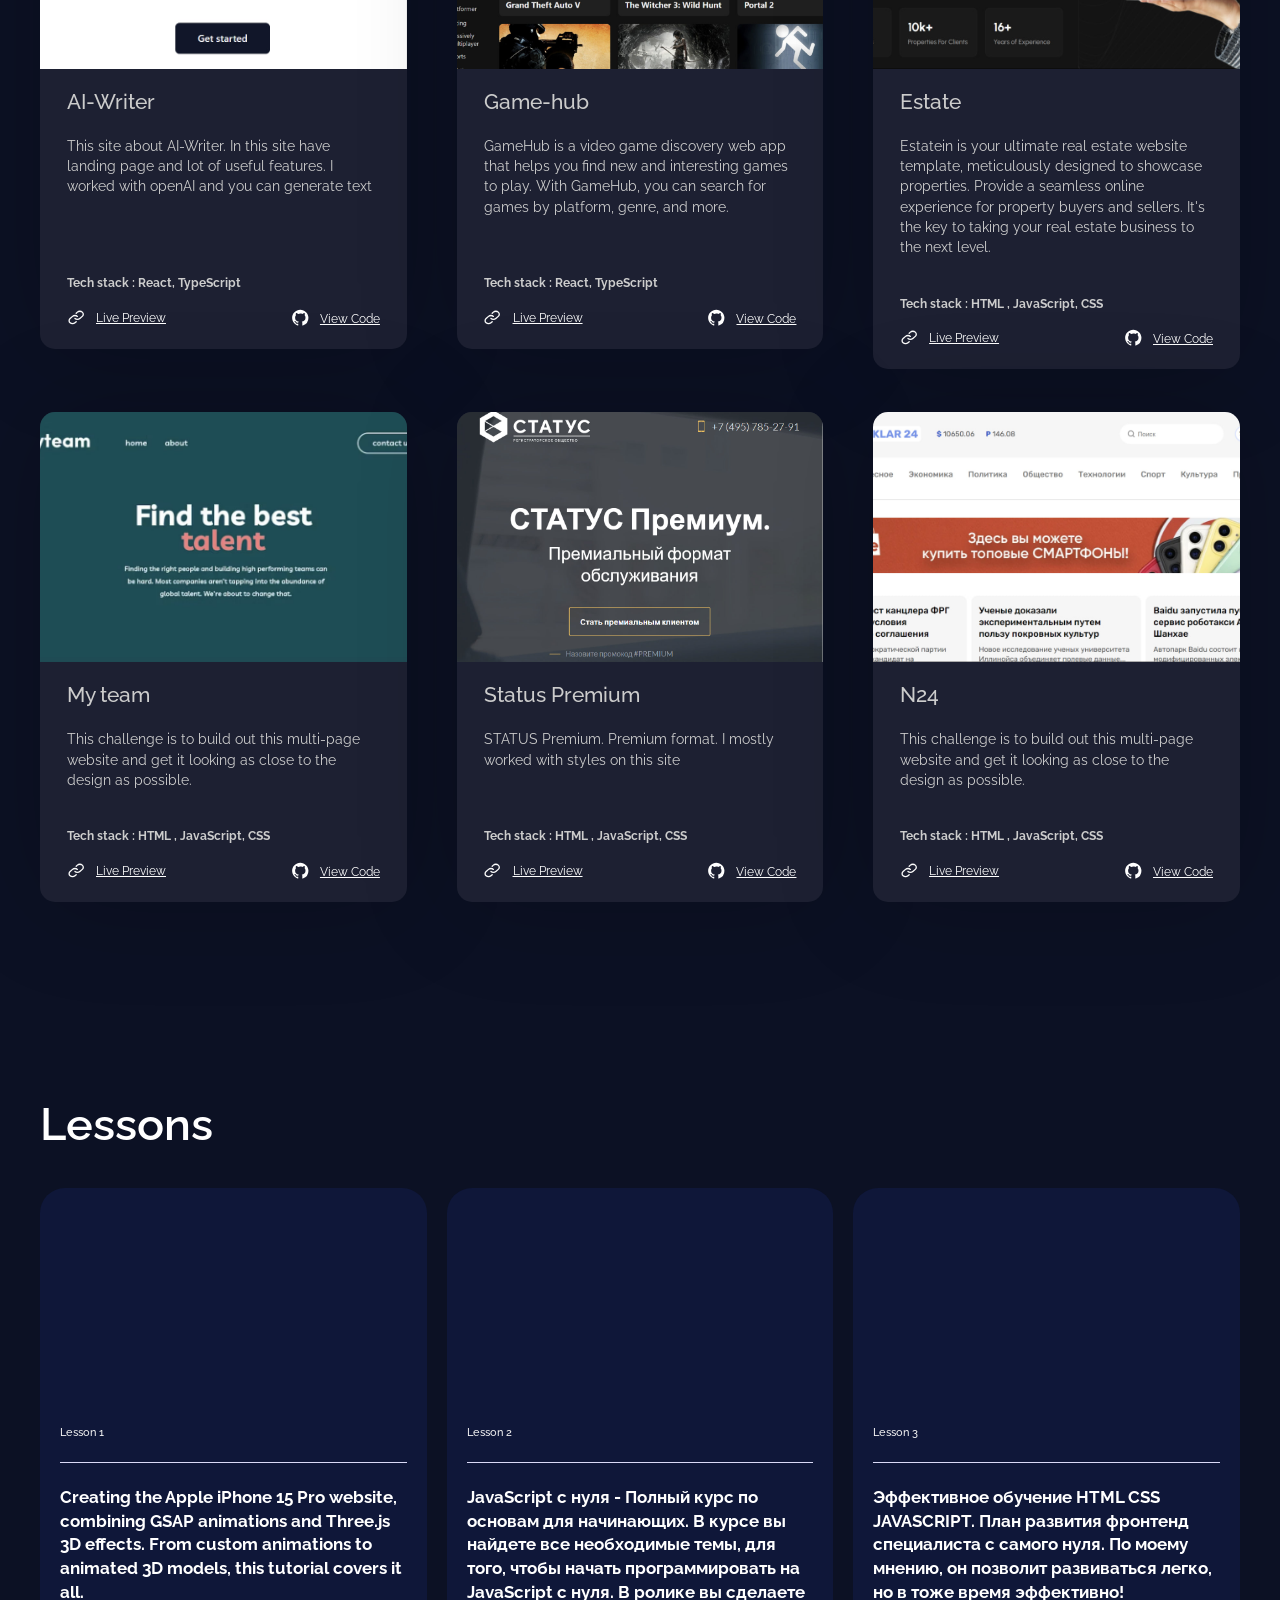
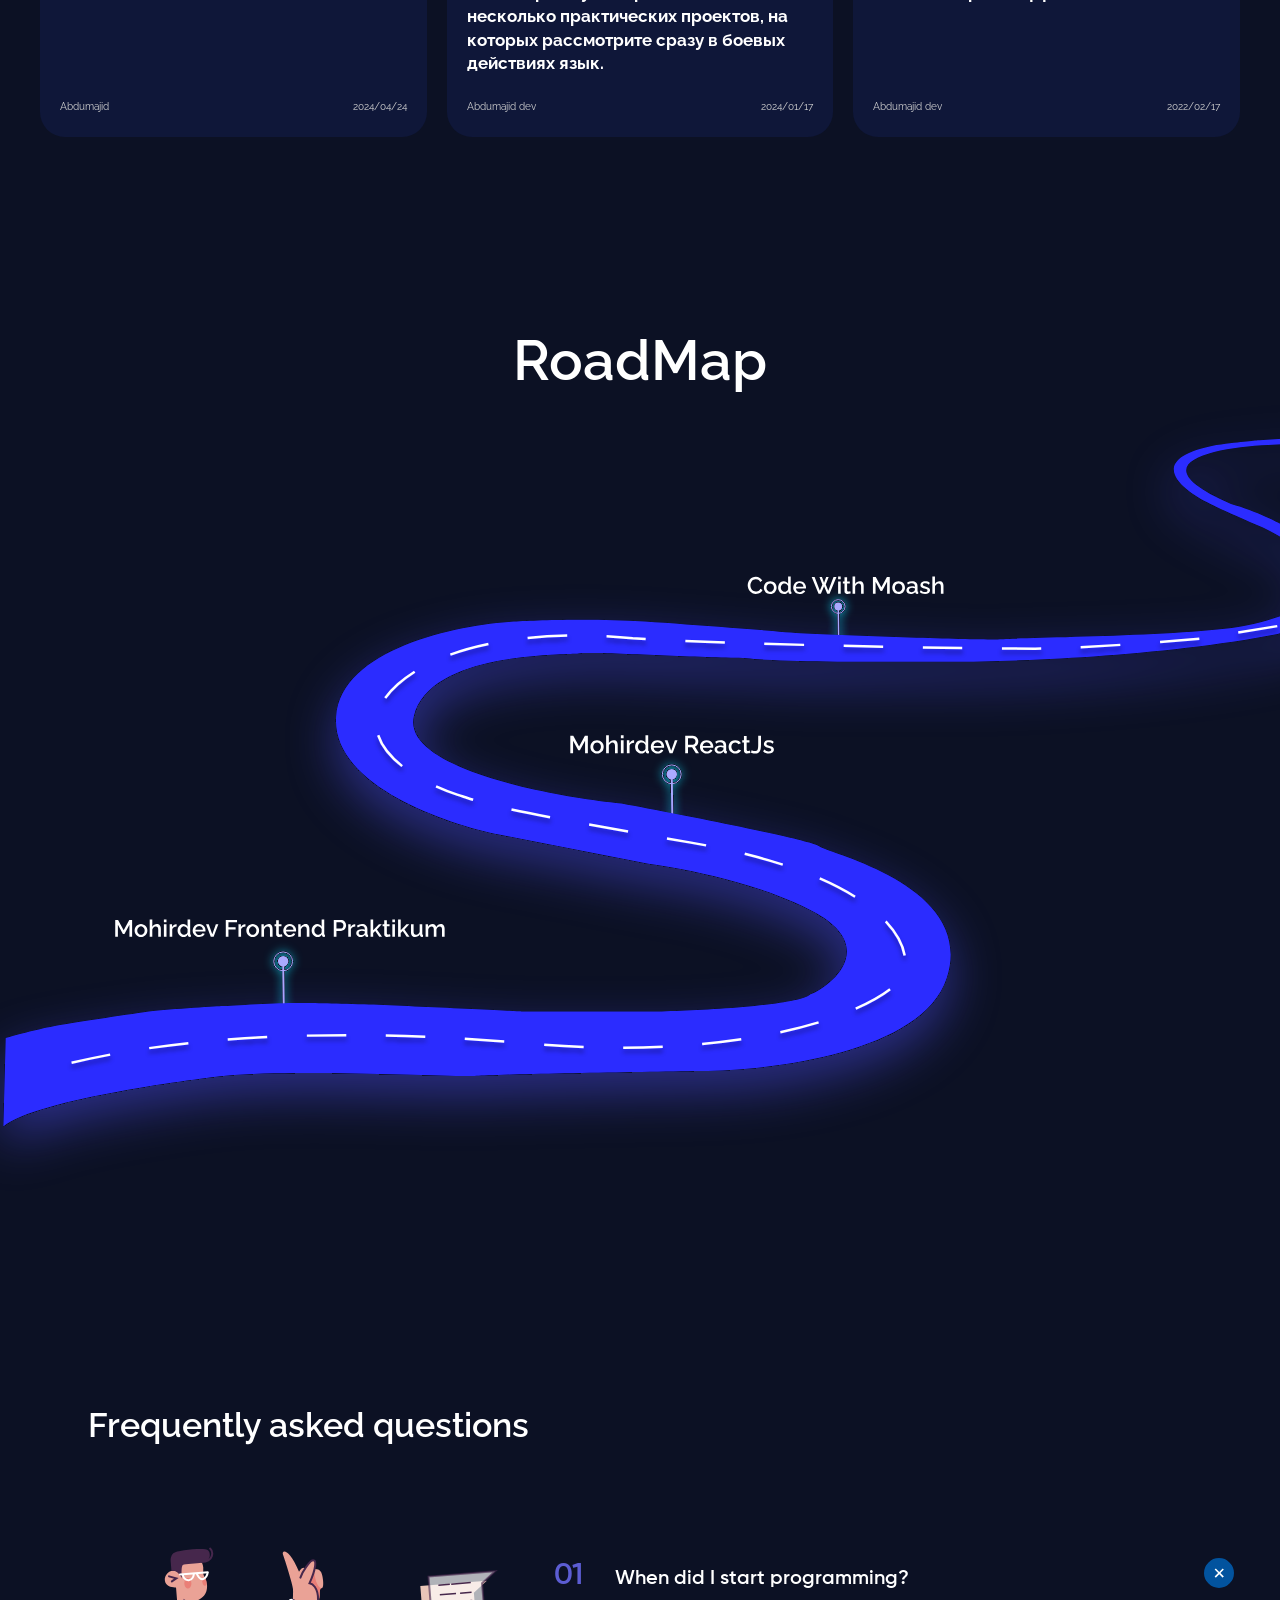
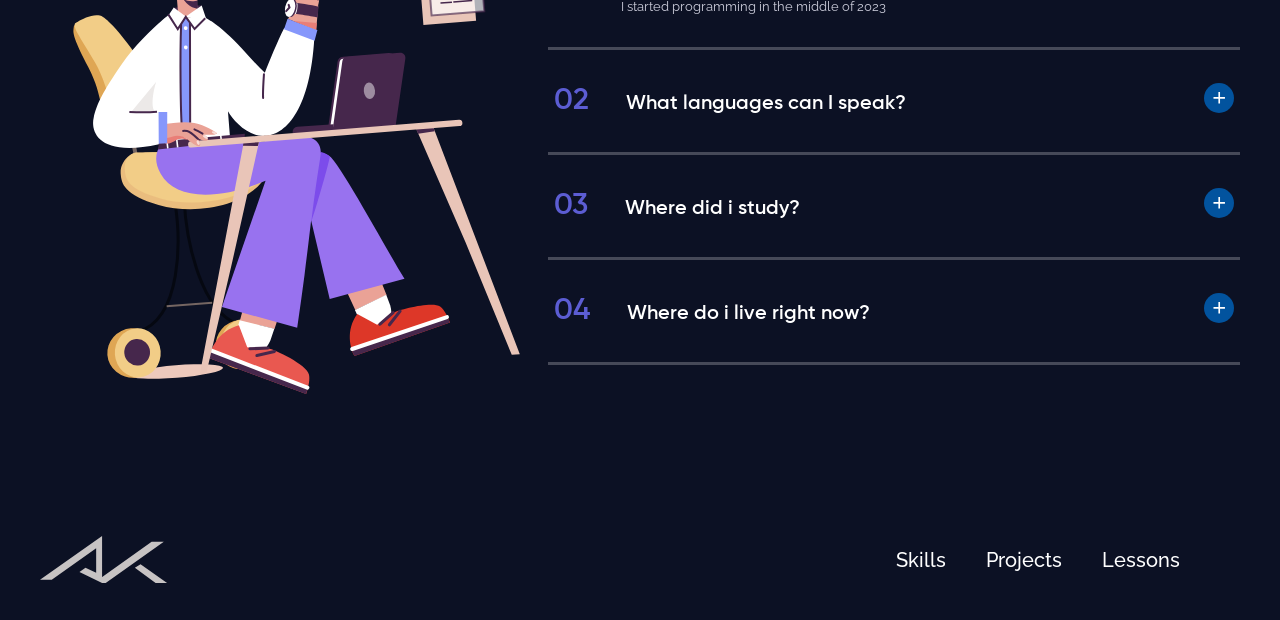
==== commit bb0e7e93: "The road map section implemented" ====
--- a/index.html
+++ b/index.html
@@ -27,13 +27,19 @@
         <nav class="header-nav site-nav">
           <ul class="header-nav__list site-nav__list">
             <li class="header-nav__item site-nav__item">
-              <a class="header-nav__link site-nav__link" href="#">Skills</a>
+              <a class="header-nav__link site-nav__link" href="#skills"
+                >Skills</a
+              >
             </li>
             <li class="header-nav__item site-nav__item">
-              <a class="header-nav__link site-nav__link" href="#">Projects</a>
+              <a class="header-nav__link site-nav__link" href="#projects"
+                >Projects</a
+              >
             </li>
             <li class="header-nav__item site-nav__item">
-              <a class="header-nav__link site-nav__link" href="#">Lessons</a>
+              <a class="header-nav__link site-nav__link" href="#lessons"
+                >Lessons</a
+              >
             </li>
           </ul>
         </nav>
@@ -386,11 +392,10 @@
                   aria-label="About project" />
 
                 <div class="project-card__body">
-                  <h3 class="project-card__title">Project Tile goes here</h3>
+                  <h3 class="project-card__title">N24</h3>
                   <p class="project-card__info">
-                    This is sample project description random things are here in
-                    description This is sample project lorem ipsum generator for
-                    dummy content
+                    This challenge is to build out this multi-page website and
+                    get it looking as close to the design as possible.
                   </p>
                   <p class="project-card__tech">
                     Tech stack : HTML , JavaScript, CSS
@@ -551,6 +556,15 @@
         </div>
       </section>
 
+      <section class="roadmap container ctn">
+        <h2 class="roadmap__title">RoadMap</h2>
+        <img
+          class="roadmap__img"
+          src="assets/img/roadmap.svg"
+          alt=""
+          draggable="false" />
+      </section>
+
       <section class="faq" id="faq">
         <div class="container">
           <h2 class="faq__title ms-2 ms-sm-5">Frequently asked questions</h2>
--- a/assets/css/styles.css
+++ b/assets/css/styles.css
@@ -3,6 +3,16 @@
   --green: #acff89;
   --tomato: #ee8f9e;
   --orange: #f7b758;
+}
+
+.ctn {
+  --bs-gutter-x: 2.5rem;
+  --bs-gutter-y: 0;
+  width: 100%;
+  padding-right: 0;
+  padding-left: 0;
+  margin-right: auto;
+  margin-left: auto;
 }
 
 /* FONTS */
@@ -395,6 +405,25 @@
   margin: 0;
 }
 
+/* ROADMAP */
+.roadmap {
+  padding-top: 120px;
+  padding-bottom: 80px;
+}
+
+.roadmap__title {
+  font-size: 75px;
+  font-weight: 600;
+  line-height: normal;
+  text-align: center;
+  margin: 0;
+}
+
+.roadmap__img {
+  display: block;
+  width: 100%;
+}
+
 /* PROJECTS */
 .projects {
   padding-top: 75px;
@@ -780,6 +809,11 @@
     line-height: 28px;
   }
 
+  /* ROADMAP */
+  .roadmap__title {
+    font-size: 56px;
+  }
+
   /* PROJECTS */
   .projects__title {
     width: 330px;
@@ -1127,6 +1161,11 @@
     line-height: 17px;
   }
 
+  /* ROADMAP */
+  .roadmap__title {
+    font-size: 27px;
+  }
+
   /* PROJECTS */
   .projects-wrapper {
     margin-top: 30px;
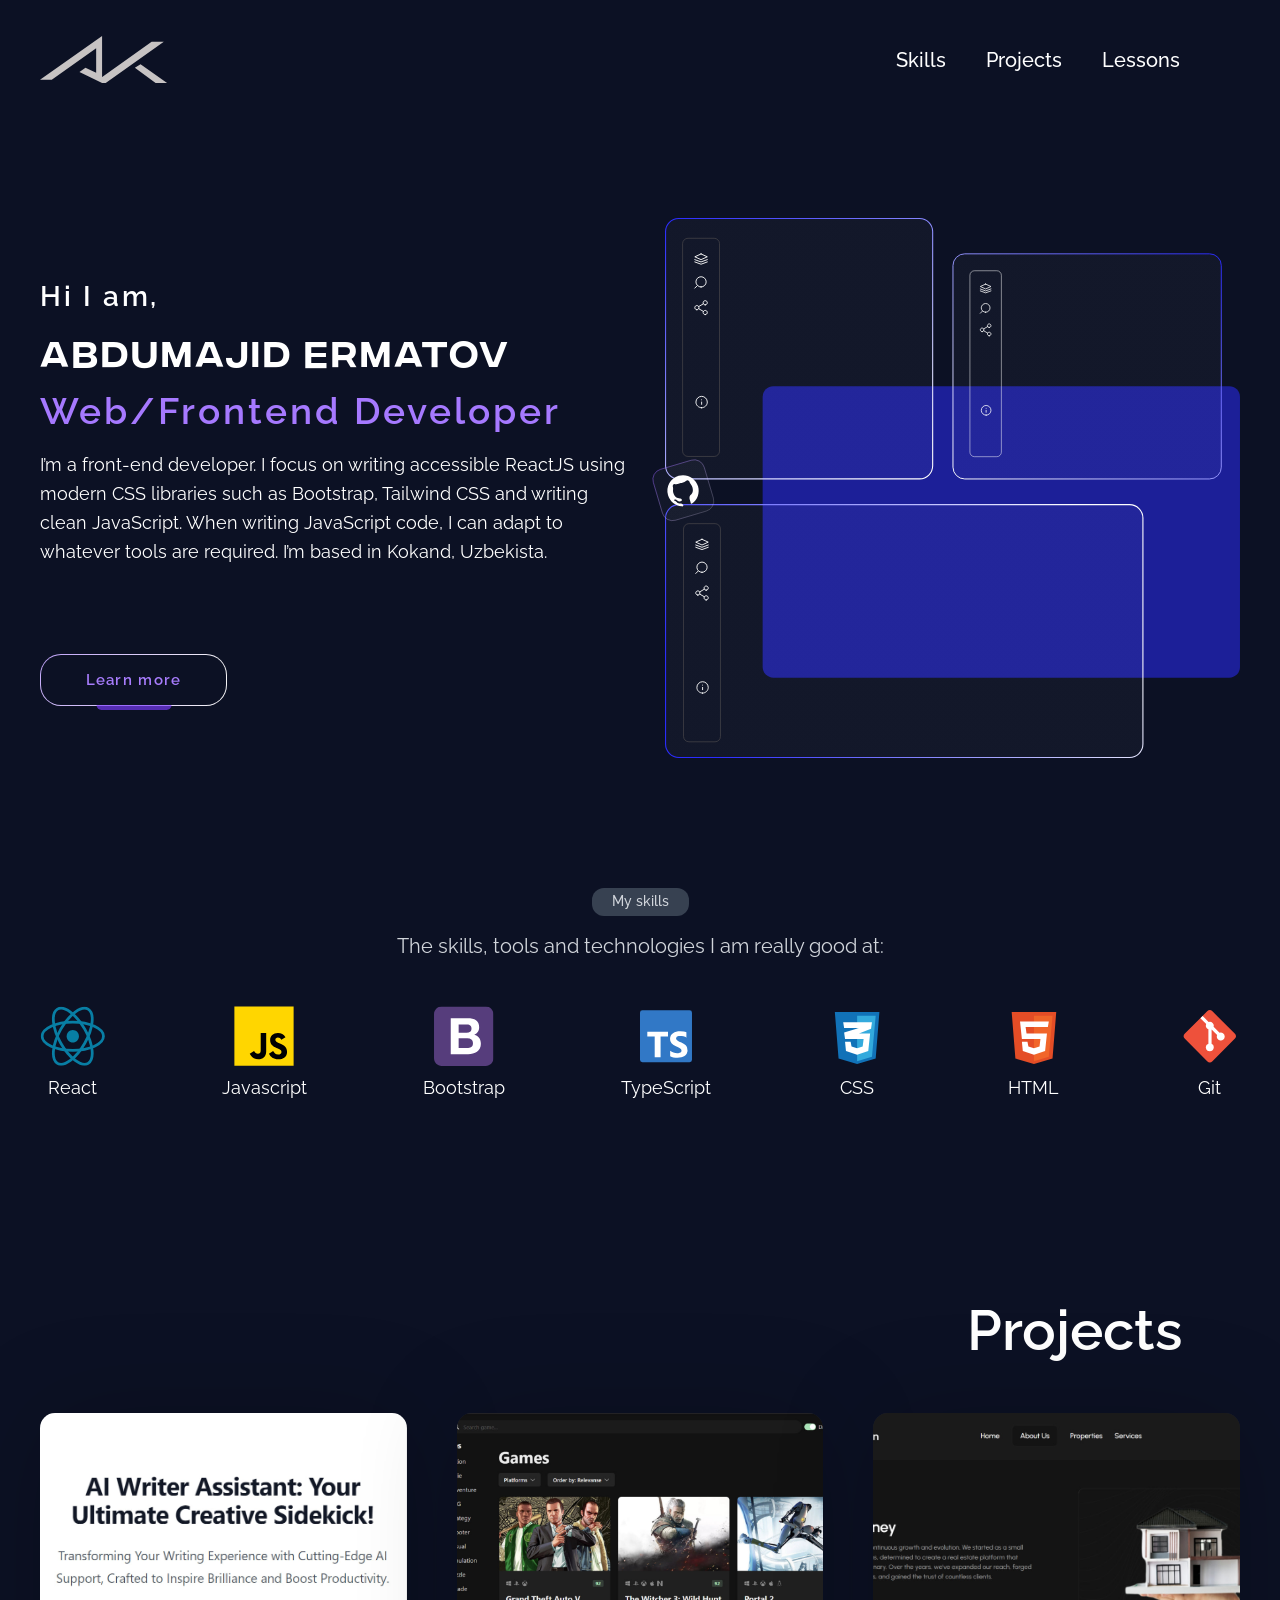
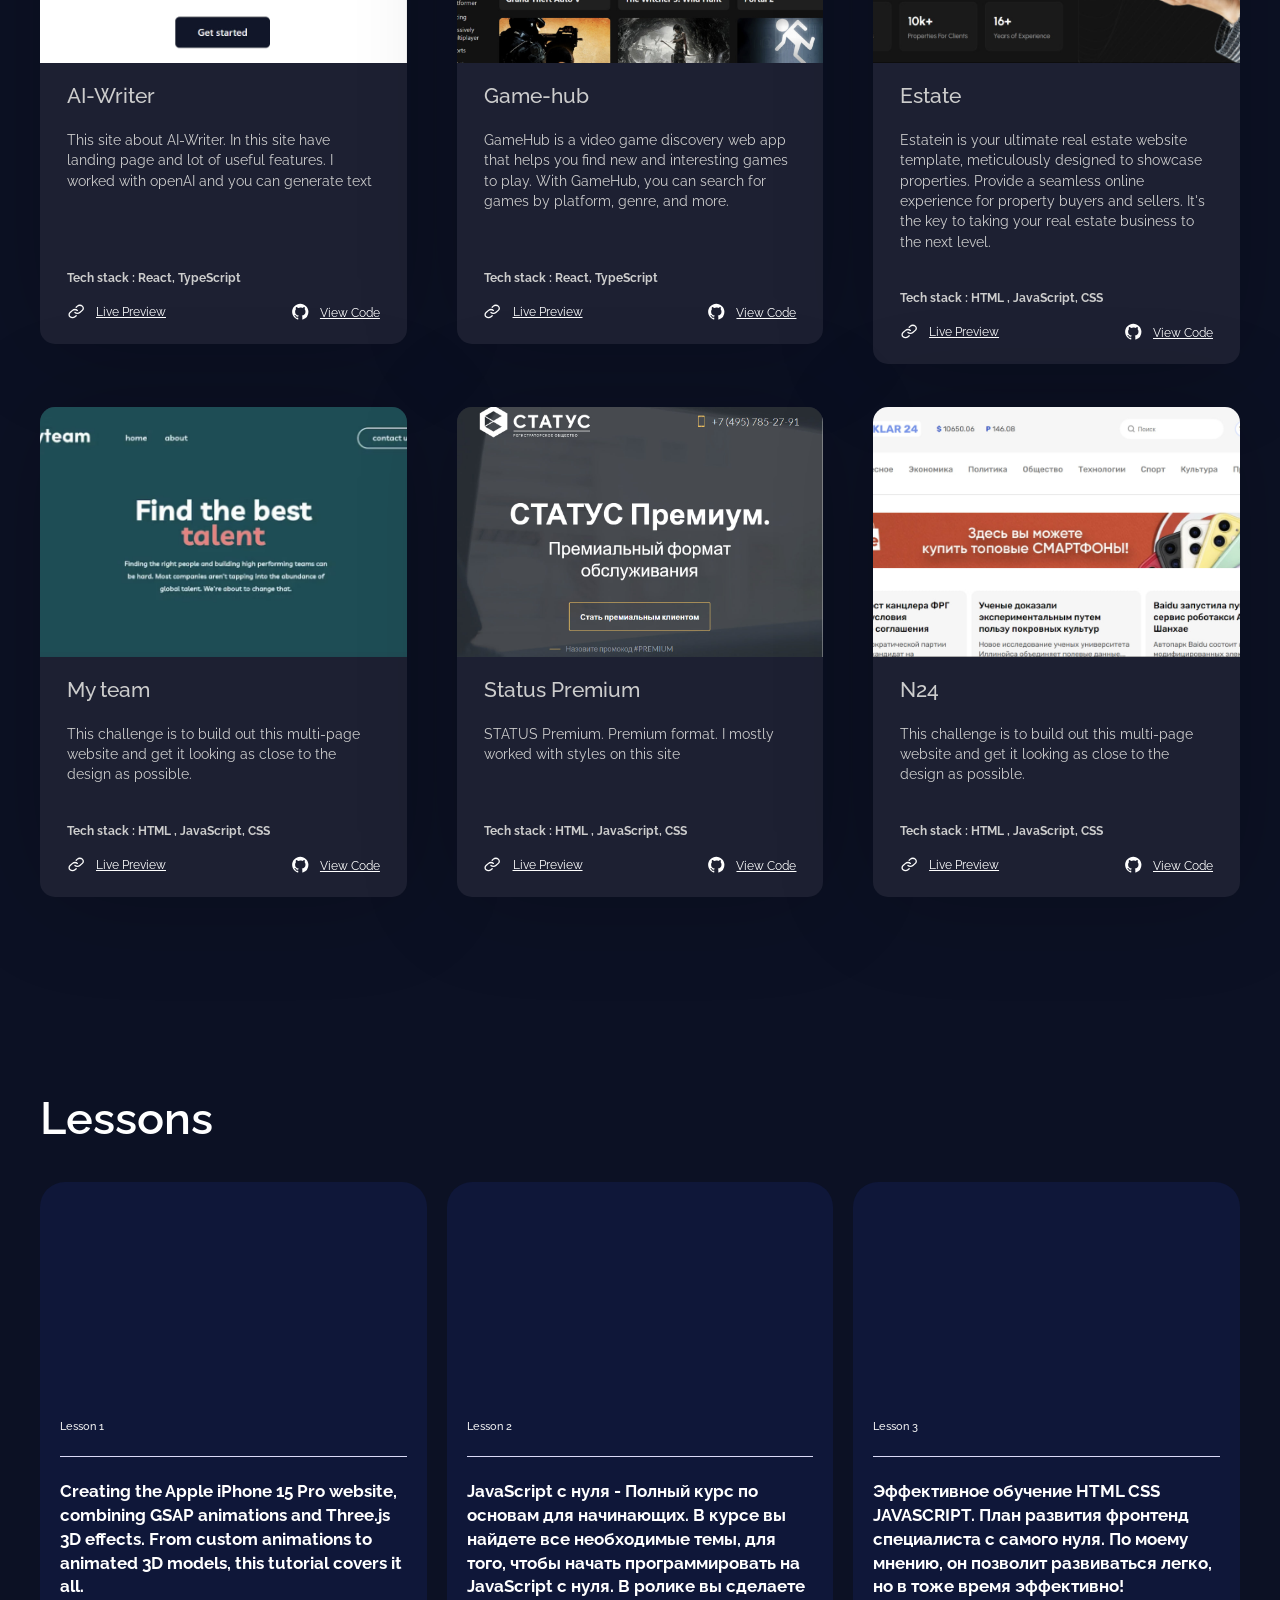
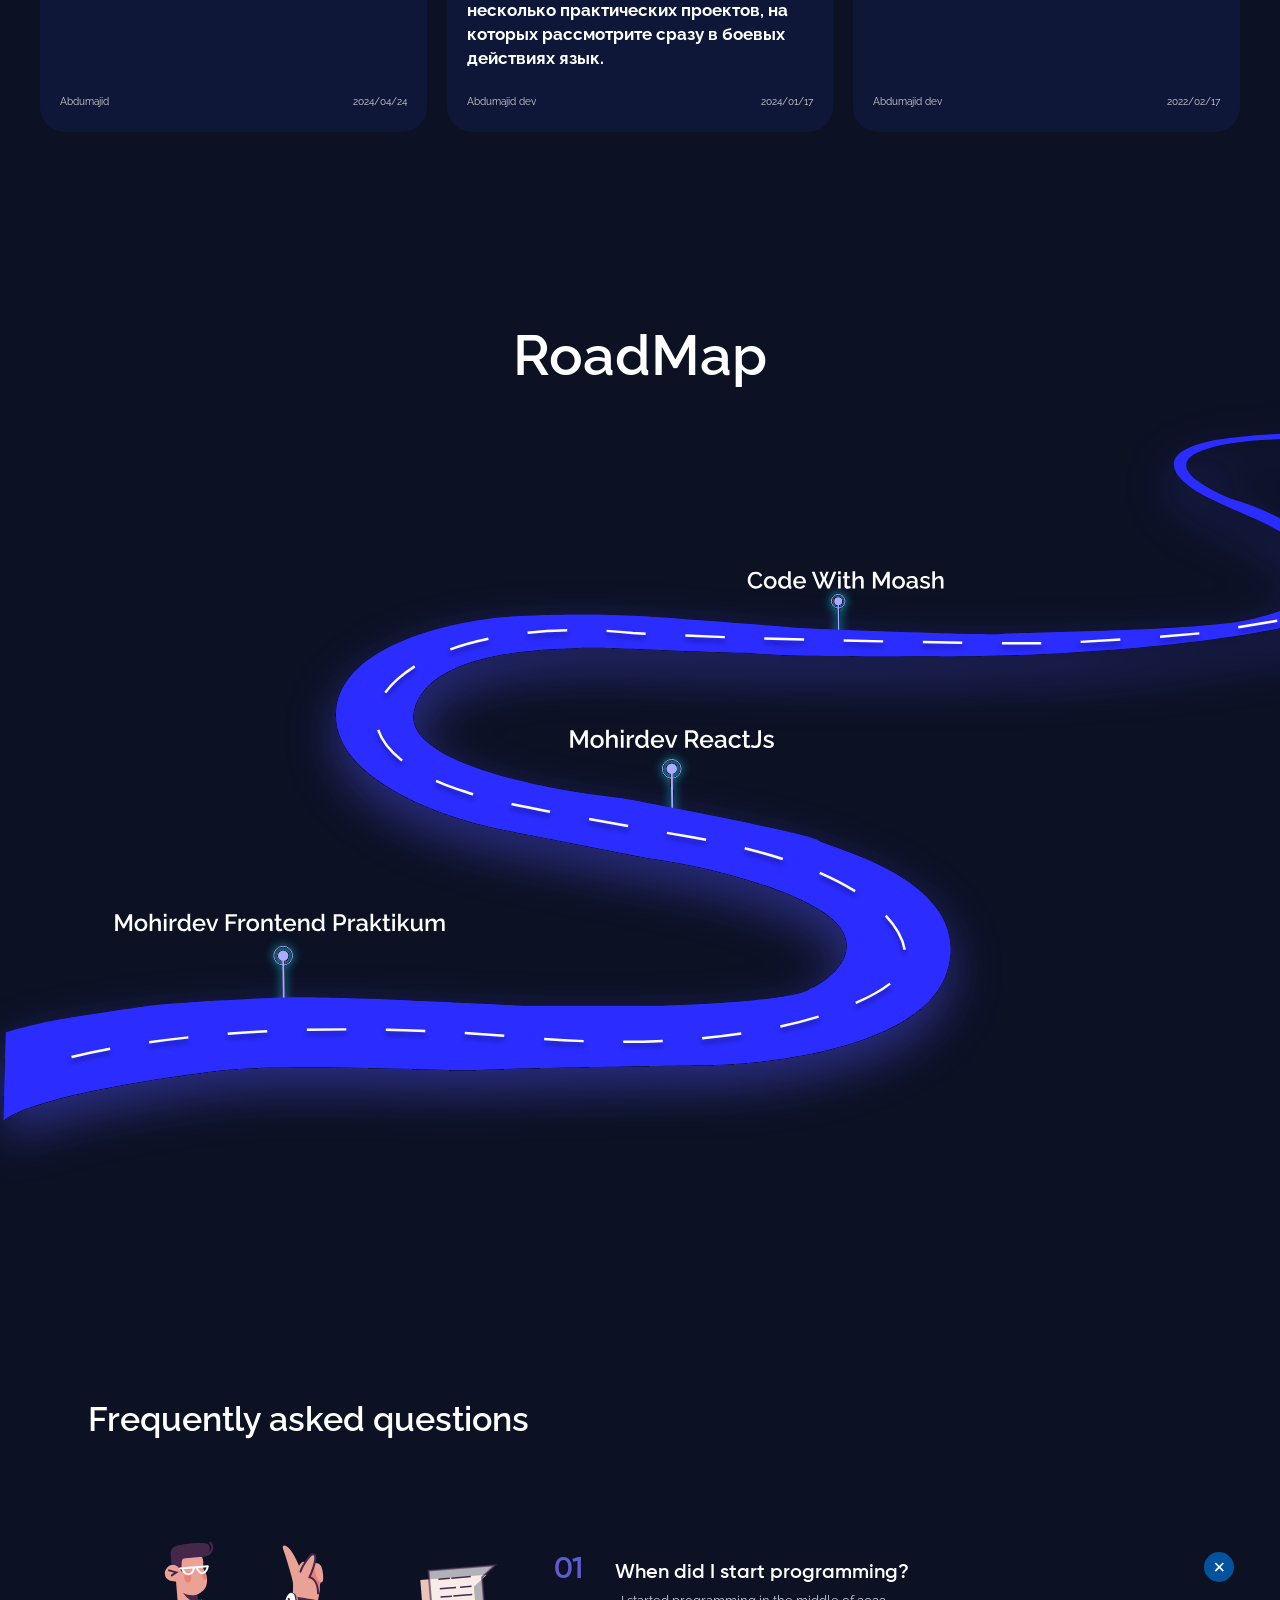
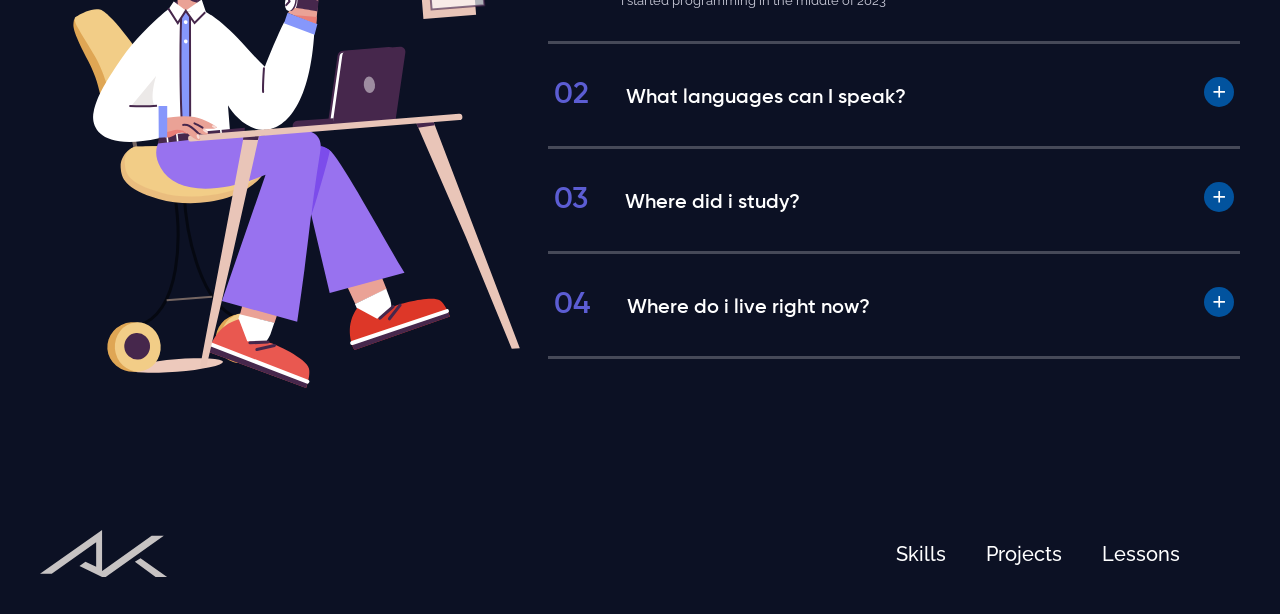
==== commit d3f7fb3a: "Update hero section text" ====
--- a/index.html
+++ b/index.html
@@ -68,13 +68,10 @@
                 <p class="hero__profession">Web/Frontend Developer</p>
 
                 <p class="hero__description">
-                  I’m a junior front-end developer looking for a new role in an
-                  exciting company. I focus on writing accessible ReactJS,
-                  TypeScript using modern CSS libraries such as Bootstrap,
+                  I’m a front-end developer. I focus on writing accessible ReactJS using modern CSS libraries such as Bootstrap,
                   Tailwind CSS and writing clean JavaScript. When writing
                   JavaScript code, I can adapt to whatever tools are required.
-                  I’m based in Kokand, Uzbekista. I’d love you to check out my
-                  portfolio.
+                  I’m based in Kokand, Uzbekista.
                 </p>
 
                 <div class="hero__btn-group">
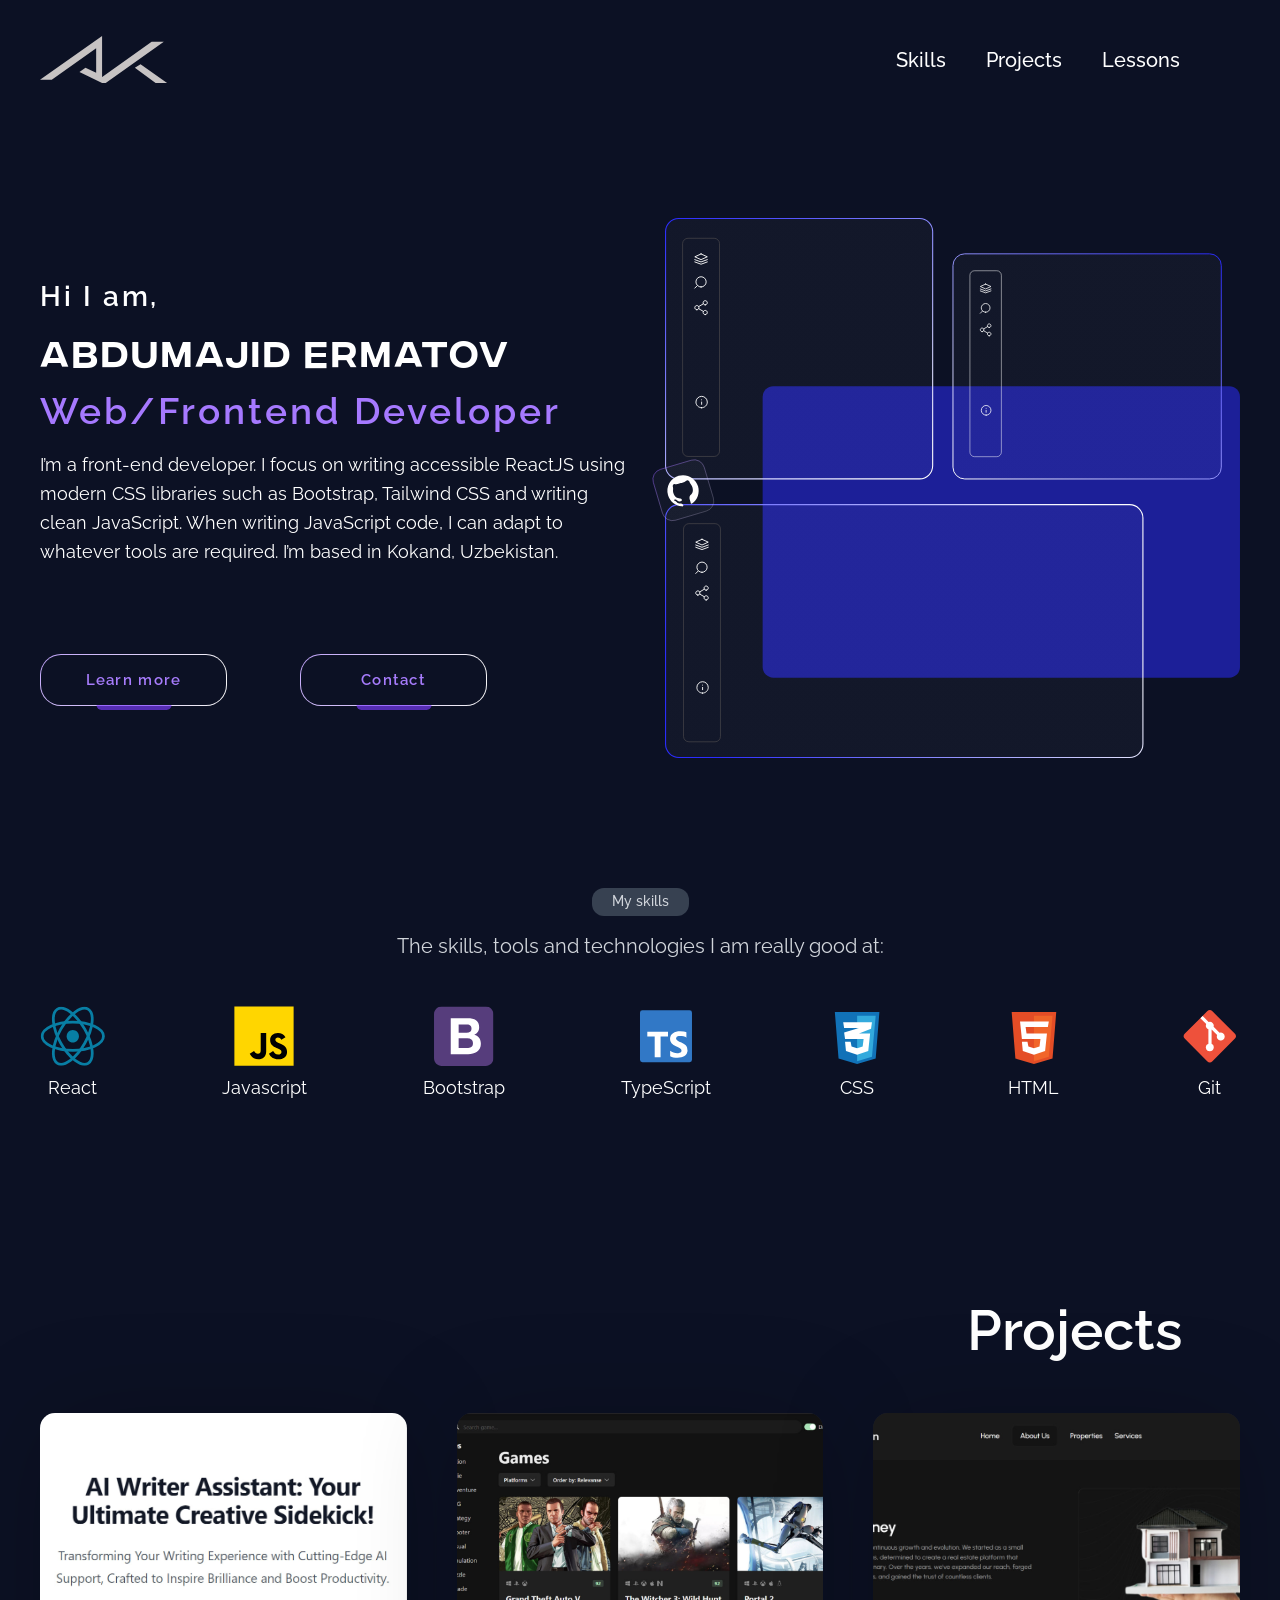
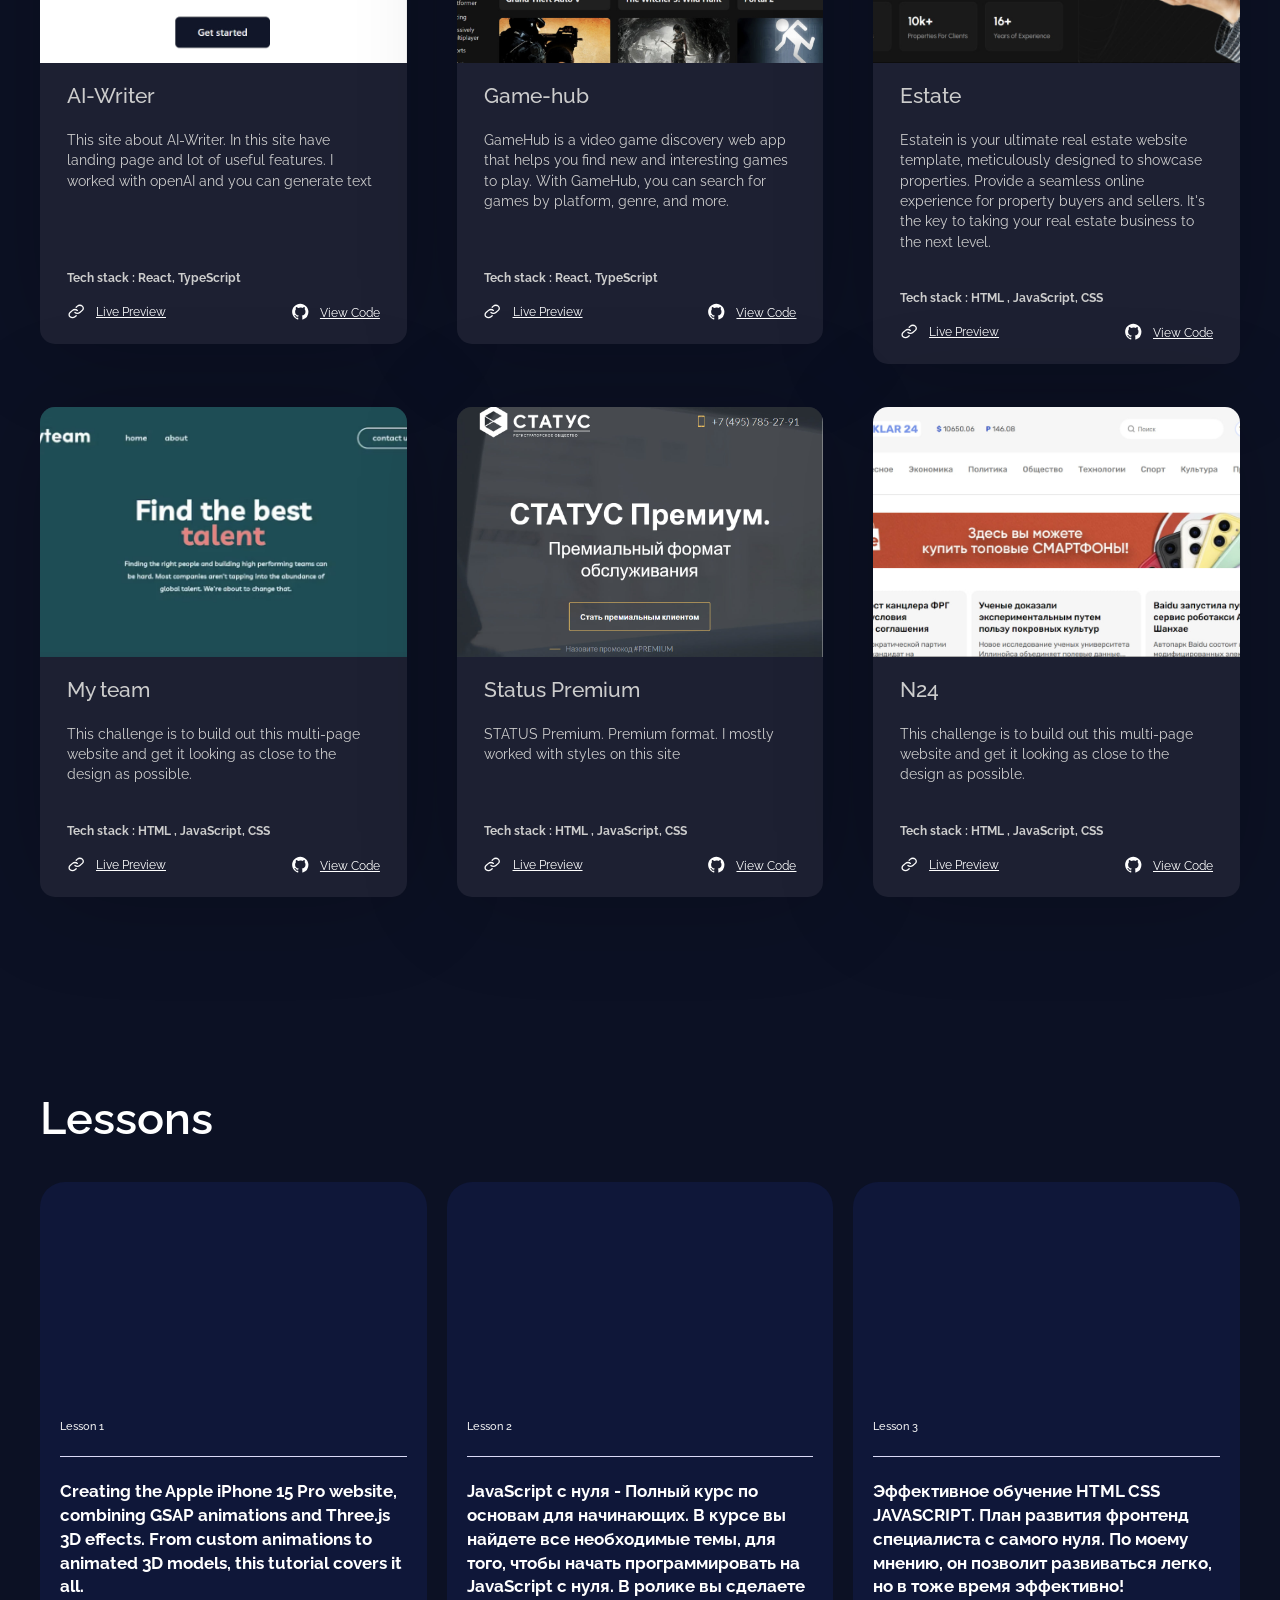
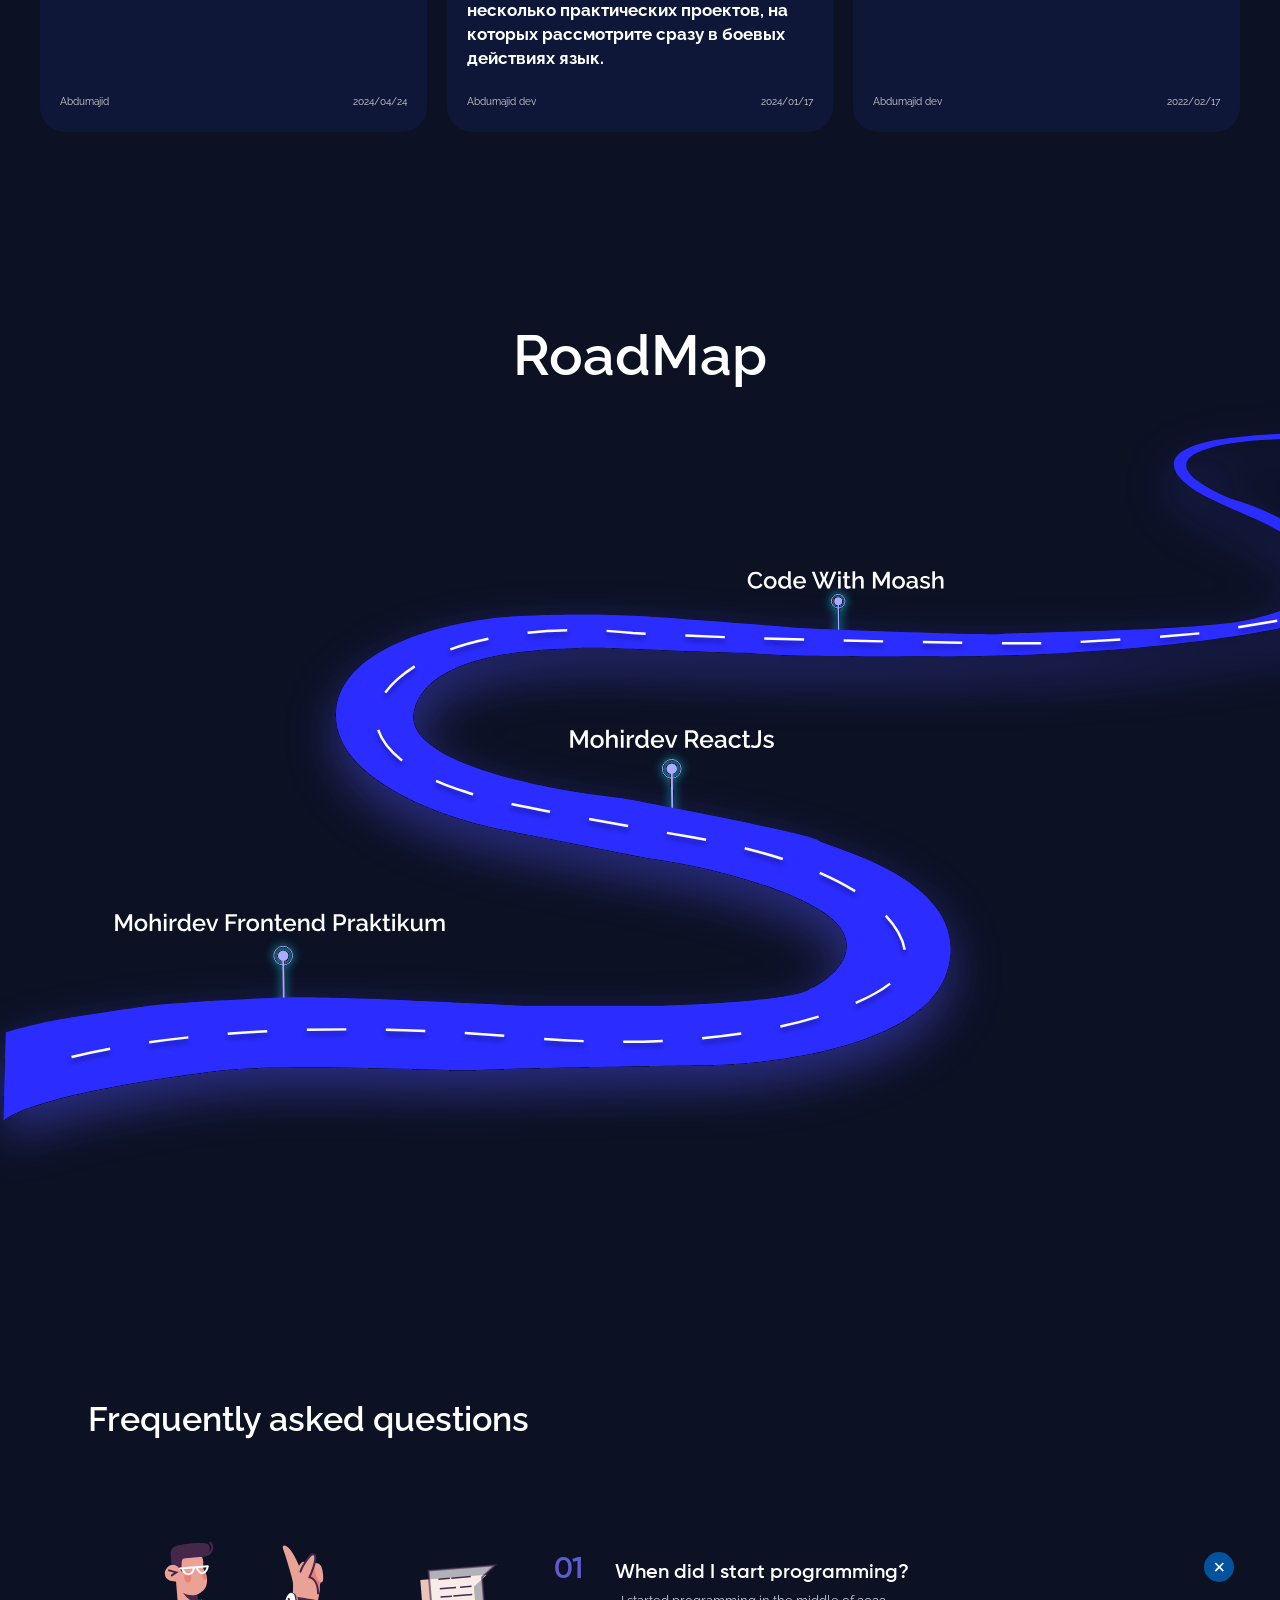
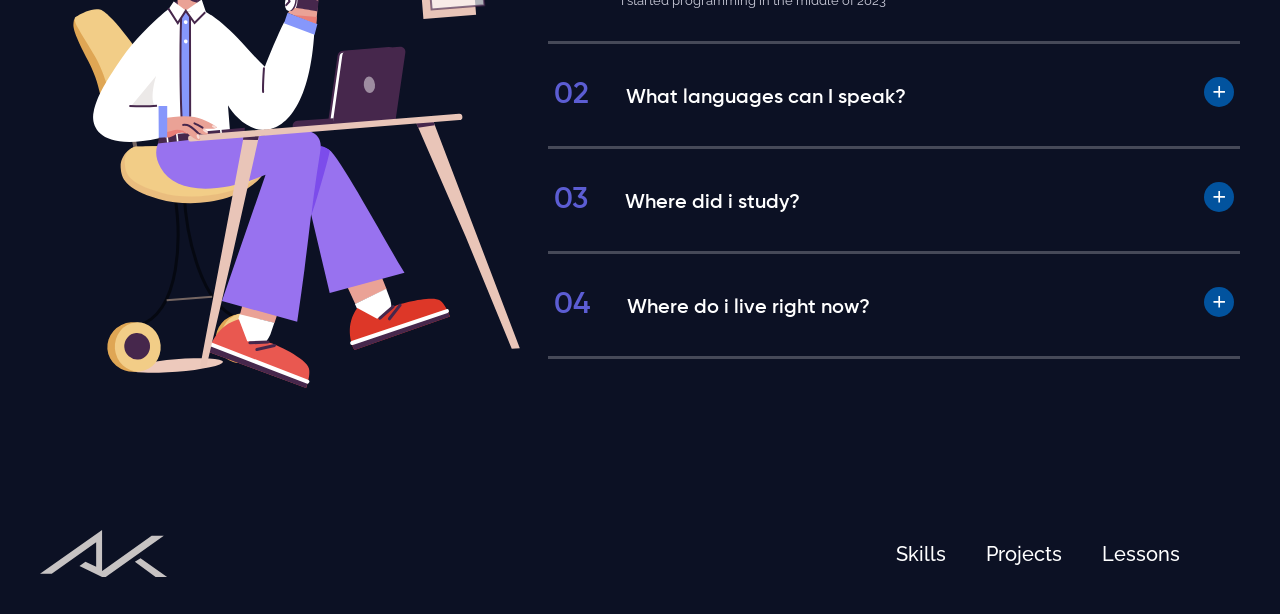
==== commit 2b22dbff: "Added a contact to the homepage" ====
--- a/index.html
+++ b/index.html
@@ -21,7 +21,8 @@
             src="assets/img/logo.svg"
             width="128"
             height="47"
-            alt="Abdumajid Ermatov logo" />
+            alt="Abdumajid Ermatov logo"
+          />
         </a>
 
         <nav class="header-nav site-nav">
@@ -50,7 +51,8 @@
             src="assets/img/burger.svg"
             width="37"
             height="27"
-            alt="toggle menu" />
+            alt="toggle menu"
+          />
         </button>
       </div>
     </header>
@@ -68,10 +70,11 @@
                 <p class="hero__profession">Web/Frontend Developer</p>
 
                 <p class="hero__description">
-                  I’m a front-end developer. I focus on writing accessible ReactJS using modern CSS libraries such as Bootstrap,
-                  Tailwind CSS and writing clean JavaScript. When writing
-                  JavaScript code, I can adapt to whatever tools are required.
-                  I’m based in Kokand, Uzbekista.
+                  I’m a front-end developer. I focus on writing accessible
+                  ReactJS using modern CSS libraries such as Bootstrap, Tailwind
+                  CSS and writing clean JavaScript. When writing JavaScript
+                  code, I can adapt to whatever tools are required. I’m based in
+                  Kokand, Uzbekistan.
                 </p>
 
                 <div class="hero__btn-group">
@@ -80,6 +83,16 @@
                   <button class="hero__btn hero__btn-active">
                     <a class="hero__link" href="#skills"> Learn more </a>
                   </button>
+
+                  <button class="hero__btn hero__btn-active">
+                    <a
+                      class="hero__link"
+                      target="_blank"
+                      href="https://t.me/ermatovvh"
+                    >
+                      Contact
+                    </a>
+                  </button>
                 </div>
               </div>
             </div>
@@ -88,7 +101,8 @@
               <img
                 class="hero-img"
                 src="assets/img/hero.svg"
-                alt="Abdumajid Ermatov code" />
+                alt="Abdumajid Ermatov code"
+              />
             </div>
           </div>
         </div>
@@ -110,7 +124,8 @@
                 width="85"
                 height="85"
                 alt="React"
-                aria-label="React" />
+                aria-label="React"
+              />
             </li>
             <li class="skill d-flex flex-column align-items-center">
               <h3 class="skill__title order-1">Javascript</h3>
@@ -120,7 +135,8 @@
                 width="85"
                 height="85"
                 alt="JavaScript"
-                aria-label="JavaScript" />
+                aria-label="JavaScript"
+              />
             </li>
             <li class="skill d-flex flex-column align-items-center">
               <h3 class="skill__title order-1">Bootstrap</h3>
@@ -130,7 +146,8 @@
                 width="85"
                 height="85"
                 alt="Bootstrap"
-                aria-label="Bootstrap" />
+                aria-label="Bootstrap"
+              />
             </li>
             <li class="skill d-flex flex-column align-items-center">
               <h3 class="skill__title order-1">TypeScript</h3>
@@ -140,7 +157,8 @@
                 width="85"
                 height="85"
                 alt="TypeScript"
-                aria-label="TypeScript" />
+                aria-label="TypeScript"
+              />
             </li>
             <li class="skill d-flex flex-column align-items-center">
               <h3 class="skill__title order-1">CSS</h3>
@@ -150,7 +168,8 @@
                 width="85"
                 height="85"
                 alt="CSS"
-                aria-label="CSS" />
+                aria-label="CSS"
+              />
             </li>
             <li class="skill d-flex flex-column align-items-center">
               <h3 class="skill__title order-1">HTML</h3>
@@ -160,7 +179,8 @@
                 width="85"
                 height="85"
                 alt="HTML"
-                aria-label="HTML" />
+                aria-label="HTML"
+              />
             </li>
             <li class="skill d-flex flex-column align-items-center">
               <h3 class="skill__title order-1">Git</h3>
@@ -170,7 +190,8 @@
                 width="85"
                 height="85"
                 alt="Git"
-                aria-label="Git" />
+                aria-label="Git"
+              />
             </li>
           </ul>
         </div>
@@ -181,14 +202,16 @@
           <h2 class="projects__title mx-auto mx-lg-0 ms-lg-auto">Projects</h2>
 
           <div
-            class="projects-wrapper row row-cols-1 row row-cols-md-2 row-cols-lg-3">
+            class="projects-wrapper row row-cols-1 row row-cols-md-2 row-cols-lg-3"
+          >
             <div class="col">
               <div class="project-card">
                 <img
                   class="project-card__img"
                   src="assets/img/projects/ai-writer.jpg"
                   alt="Project name"
-                  aria-label="About project" />
+                  aria-label="About project"
+                />
 
                 <div class="project-card__body">
                   <h3 class="project-card__title">AI-Writer</h3>
@@ -203,7 +226,8 @@
                   </p>
 
                   <div
-                    class="project-card__bottom d-flex justify-content-between">
+                    class="project-card__bottom d-flex justify-content-between"
+                  >
                     <a
                       class="project-preview-link project-link"
                       target="_blank"
@@ -228,7 +252,8 @@
                   class="project-card__img"
                   src="assets/img/projects/game-hub.jpg"
                   alt="game-hub name"
-                  aria-label="game-hub project" />
+                  aria-label="game-hub project"
+                />
 
                 <div class="project-card__body">
                   <h3 class="project-card__title">Game-hub</h3>
@@ -243,7 +268,8 @@
                   </p>
 
                   <div
-                    class="project-card__bottom d-flex justify-content-between">
+                    class="project-card__bottom d-flex justify-content-between"
+                  >
                     <a
                       class="project-preview-link project-link"
                       target="_blank"
@@ -268,7 +294,8 @@
                   class="project-card__img"
                   src="assets/img/projects/estate.jpg"
                   alt="Project name"
-                  aria-label="About project" />
+                  aria-label="About project"
+                />
 
                 <div class="project-card__body">
                   <h3 class="project-card__title">Estate</h3>
@@ -284,7 +311,8 @@
                   </p>
 
                   <div
-                    class="project-card__bottom d-flex justify-content-between">
+                    class="project-card__bottom d-flex justify-content-between"
+                  >
                     <a
                       class="project-preview-link project-link"
                       target="_blank"
@@ -309,7 +337,8 @@
                   class="project-card__img"
                   src="assets/img/projects/my-team.jpg"
                   alt="my-team"
-                  aria-label="my-team" />
+                  aria-label="my-team"
+                />
 
                 <div class="project-card__body">
                   <h3 class="project-card__title">My team</h3>
@@ -322,7 +351,8 @@
                   </p>
 
                   <div
-                    class="project-card__bottom d-flex justify-content-between">
+                    class="project-card__bottom d-flex justify-content-between"
+                  >
                     <a
                       class="project-preview-link project-link"
                       target="_blank"
@@ -347,7 +377,8 @@
                   class="project-card__img"
                   src="assets/img/projects/status-premium.jpg"
                   alt="Status Premium"
-                  aria-label="Status Premium" />
+                  aria-label="Status Premium"
+                />
 
                 <div class="project-card__body">
                   <h3 class="project-card__title">Status Premium</h3>
@@ -361,7 +392,8 @@
                   </p>
 
                   <div
-                    class="project-card__bottom d-flex justify-content-between">
+                    class="project-card__bottom d-flex justify-content-between"
+                  >
                     <a
                       class="project-preview-link project-link"
                       target="_blank"
@@ -386,7 +418,8 @@
                   class="project-card__img"
                   src="assets/img/projects/n24.jpg"
                   alt="Project name"
-                  aria-label="About project" />
+                  aria-label="About project"
+                />
 
                 <div class="project-card__body">
                   <h3 class="project-card__title">N24</h3>
@@ -399,7 +432,8 @@
                   </p>
 
                   <div
-                    class="project-card__bottom d-flex justify-content-between">
+                    class="project-card__bottom d-flex justify-content-between"
+                  >
                     <a
                       class="project-preview-link project-link"
                       target="_blank"
@@ -426,7 +460,8 @@
           <h2 class="lessons__title">Lessons</h2>
 
           <div
-            class="lesson-card-wrapper row row-cols-1 row-cols-md-2 row-cols-lg-3 row-cols-xxl-4">
+            class="lesson-card-wrapper row row-cols-1 row-cols-md-2 row-cols-lg-3 row-cols-xxl-4"
+          >
             <div class="col">
               <div class="lesson-card d-flex flex-column">
                 <iframe
@@ -437,7 +472,8 @@
                   frameborder="0"
                   allow="accelerometer; autoplay; clipboard-write; encrypted-media; gyroscope; picture-in-picture; web-share"
                   referrerpolicy="strict-origin-when-cross-origin"
-                  allowfullscreen></iframe>
+                  allowfullscreen
+                ></iframe>
 
                 <div class="lesson-card__body">
                   <div class="lesson-num">Lesson 1</div>
@@ -450,7 +486,8 @@
                 </div>
 
                 <div
-                  class="lesson-card__bottom d-flex justify-content-between mt-auto">
+                  class="lesson-card__bottom d-flex justify-content-between mt-auto"
+                >
                   <span>Abdumajid</span>
                   <time datetime="2022-02-17">2024/04/24</time>
                 </div>
@@ -467,7 +504,8 @@
                   frameborder="0"
                   allow="accelerometer; autoplay; clipboard-write; encrypted-media; gyroscope; picture-in-picture; web-share"
                   referrerpolicy="strict-origin-when-cross-origin"
-                  allowfullscreen></iframe>
+                  allowfullscreen
+                ></iframe>
 
                 <div class="lesson-card__body">
                   <div class="lesson-num">Lesson 2</div>
@@ -482,7 +520,8 @@
                 </div>
 
                 <div
-                  class="lesson-card__bottom d-flex justify-content-between mt-auto">
+                  class="lesson-card__bottom d-flex justify-content-between mt-auto"
+                >
                   <span>Abdumajid dev</span>
                   <time datetime="2022-02-17">2024/01/17</time>
                 </div>
@@ -499,7 +538,8 @@
                   frameborder="0"
                   allow="accelerometer; autoplay; clipboard-write; encrypted-media; gyroscope; picture-in-picture; web-share"
                   referrerpolicy="strict-origin-when-cross-origin"
-                  allowfullscreen></iframe>
+                  allowfullscreen
+                ></iframe>
 
                 <div class="lesson-card__body">
                   <div class="lesson-num">Lesson 3</div>
@@ -512,7 +552,8 @@
                 </div>
 
                 <div
-                  class="lesson-card__bottom d-flex justify-content-between mt-auto">
+                  class="lesson-card__bottom d-flex justify-content-between mt-auto"
+                >
                   <span>Abdumajid dev</span>
                   <time datetime="2022-02-17">2022/02/17</time>
                 </div>
@@ -529,7 +570,8 @@
                   frameborder="0"
                   allow="accelerometer; autoplay; clipboard-write; encrypted-media; gyroscope; picture-in-picture; web-share"
                   referrerpolicy="strict-origin-when-cross-origin"
-                  allowfullscreen></iframe>
+                  allowfullscreen
+                ></iframe>
 
                 <div class="lesson-card__body">
                   <div class="lesson-num">Lesson 4</div>
@@ -543,7 +585,8 @@
                 </div>
 
                 <div
-                  class="lesson-card__bottom d-flex justify-content-between mt-auto">
+                  class="lesson-card__bottom d-flex justify-content-between mt-auto"
+                >
                   <span>Abdumajid dev</span>
                   <time datetime="2022-02-17">2022/02/17</time>
                 </div>
@@ -559,7 +602,8 @@
           class="roadmap__img"
           src="assets/img/roadmap.svg"
           alt=""
-          draggable="false" />
+          draggable="false"
+        />
       </section>
 
       <section class="faq" id="faq">
@@ -609,13 +653,15 @@
               </div>
             </div>
             <div
-              class="col-12 col-sm-11 col-lg-6 col-xl-5 d-flex justify-content-center mx-auto order-lg-0">
+              class="col-12 col-sm-11 col-lg-6 col-xl-5 d-flex justify-content-center mx-auto order-lg-0"
+            >
               <img
                 class="faq__img"
                 src="/assets/img/person.svg"
                 alt="#"
                 width="713"
-                height="694" />
+                height="694"
+              />
             </div>
           </div>
         </div>
@@ -630,7 +676,8 @@
             src="assets/img/logo.svg"
             width="128"
             height="47"
-            alt="Abdumajid Ermatov logo" />
+            alt="Abdumajid Ermatov logo"
+          />
         </a>
 
         <nav class="header-nav site-nav d-block">
@@ -660,7 +707,8 @@
           src="assets/img/close.svg"
           width="11"
           height="11"
-          alt="x" />
+          alt="x"
+        />
       </button>
 
       <div class="mobile-menu__body">
